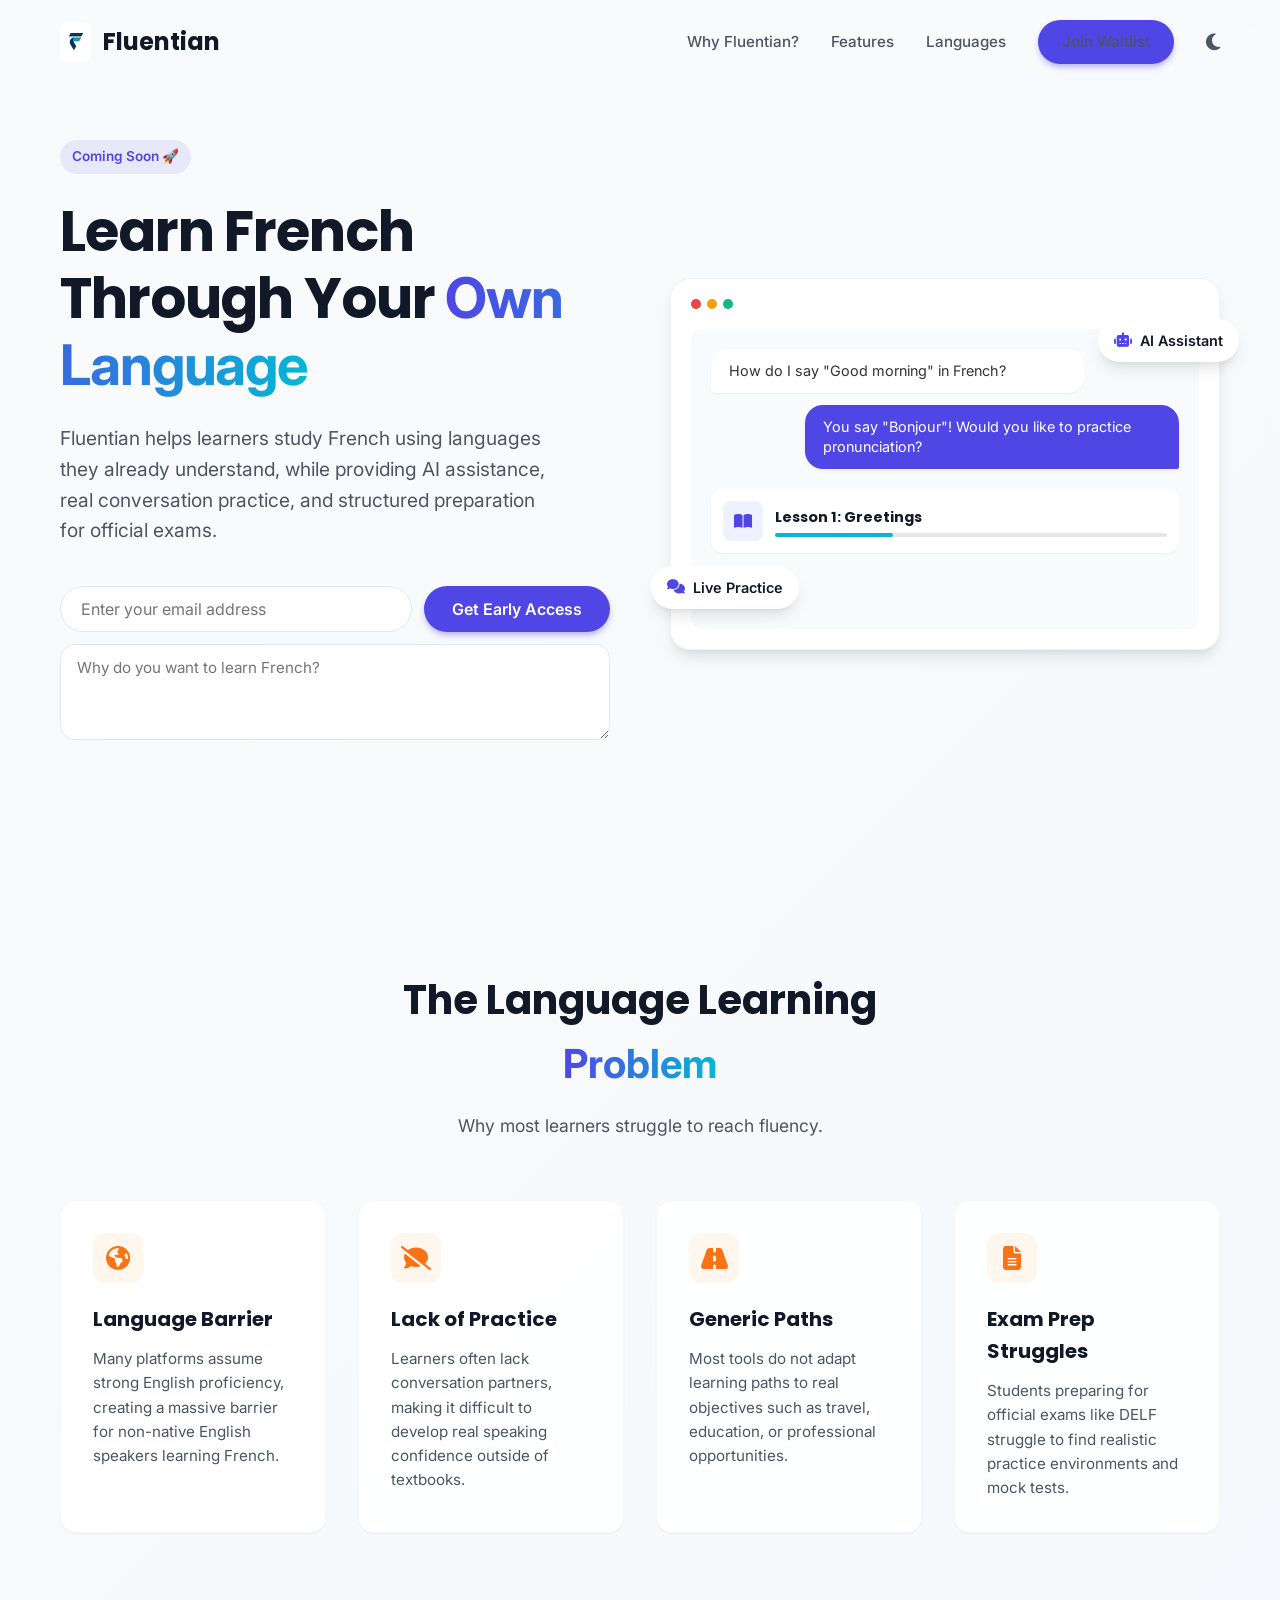
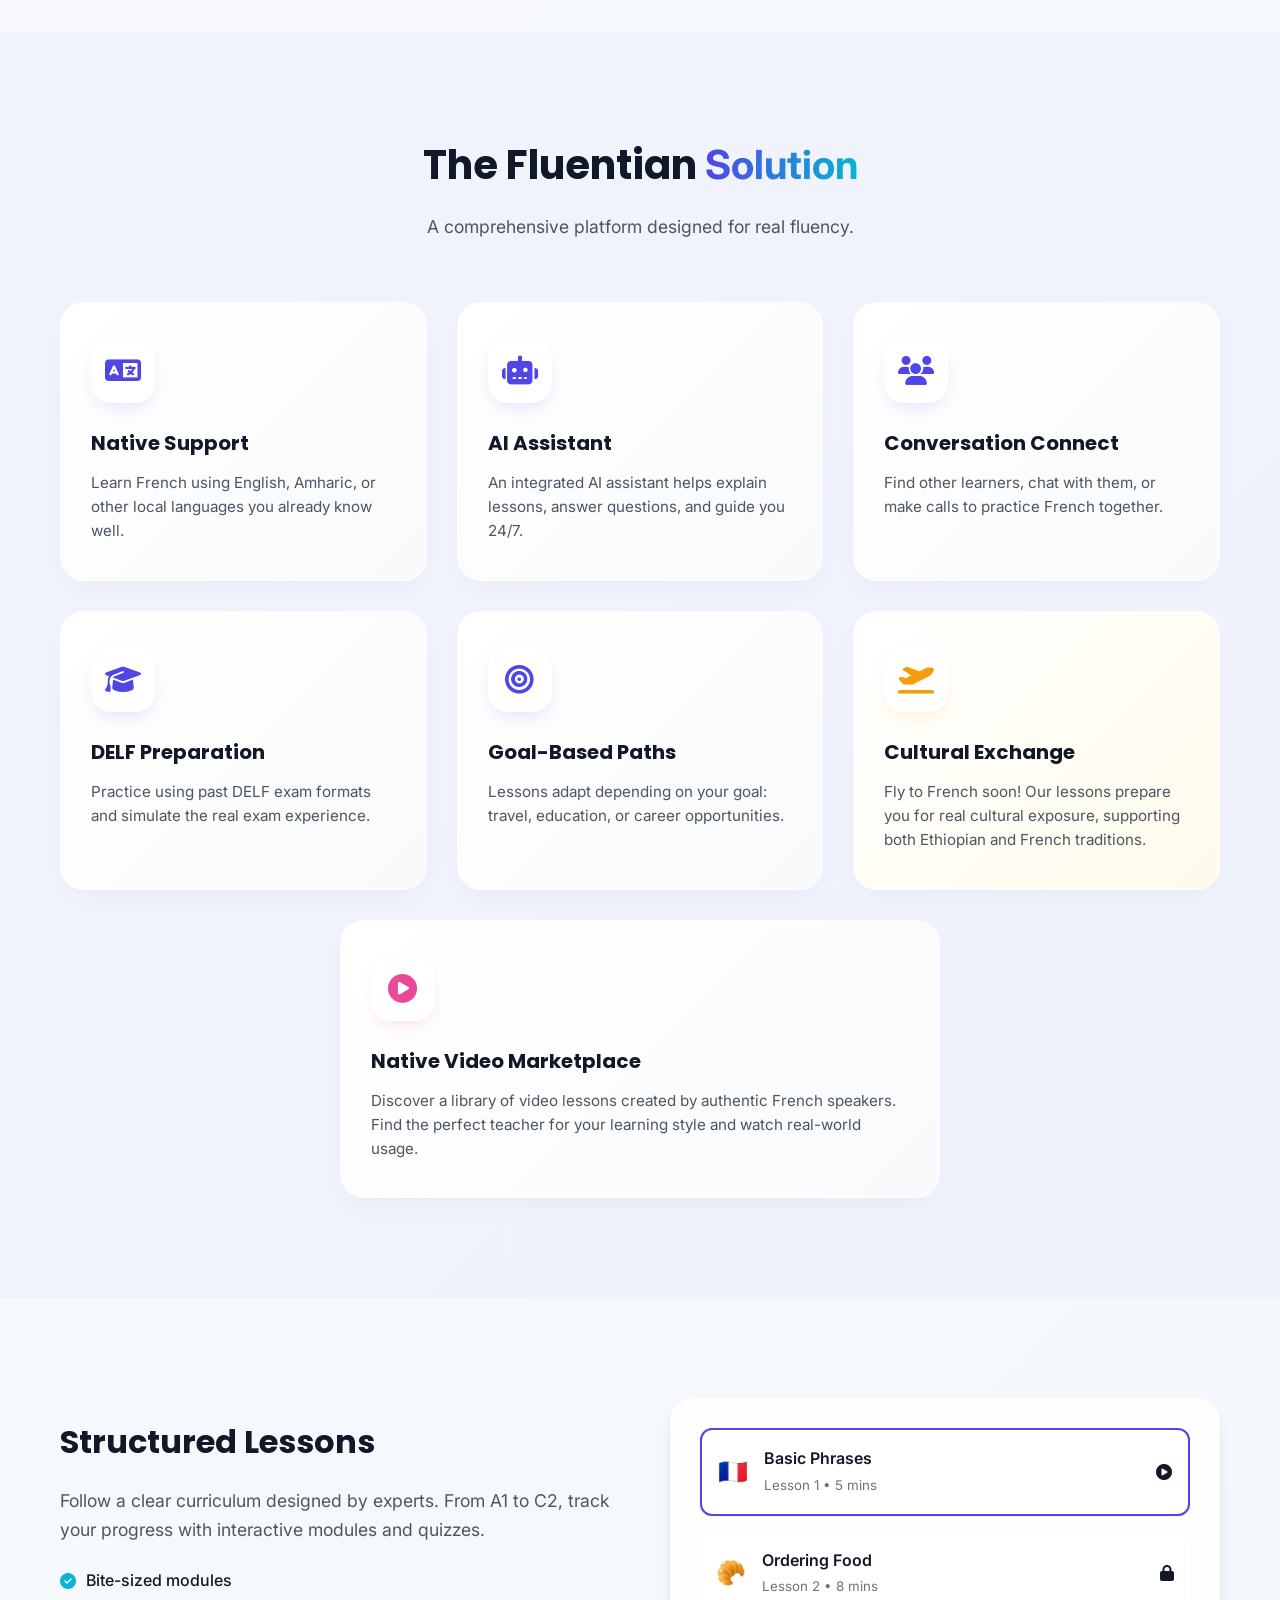
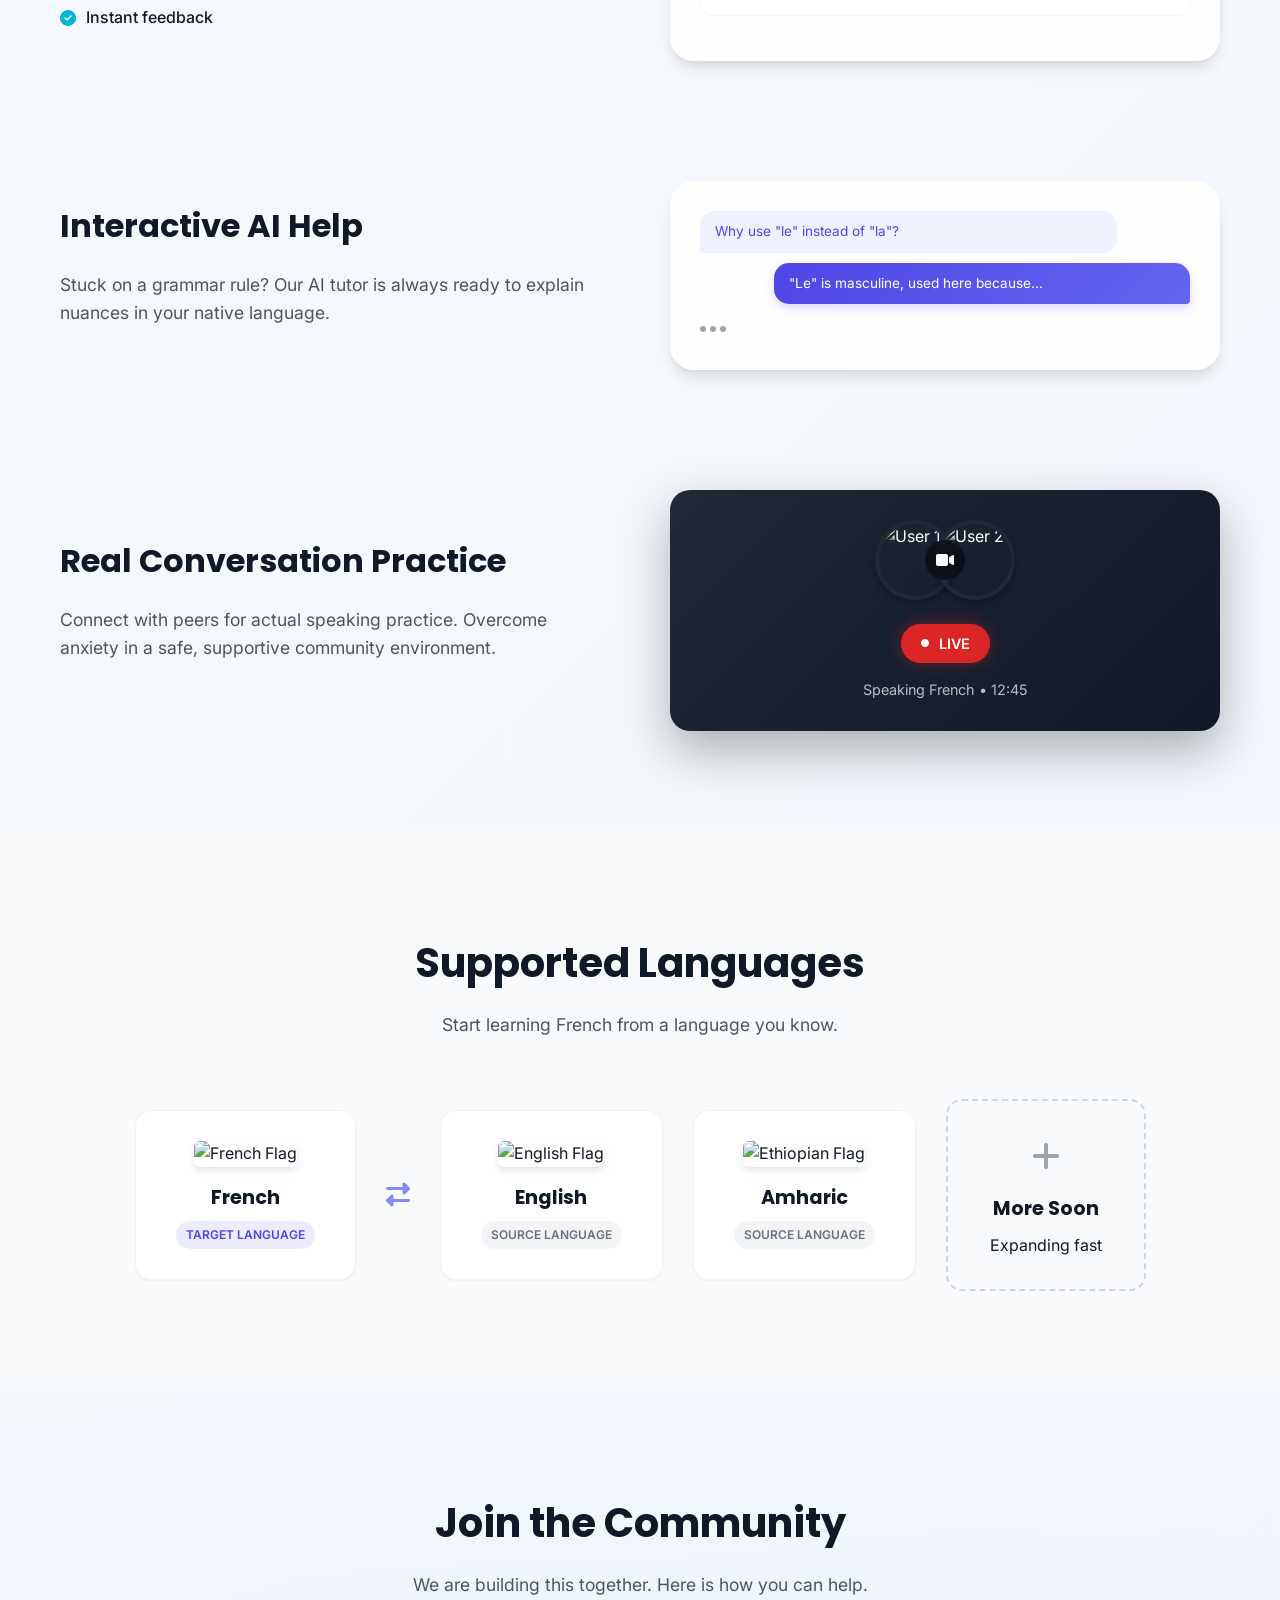
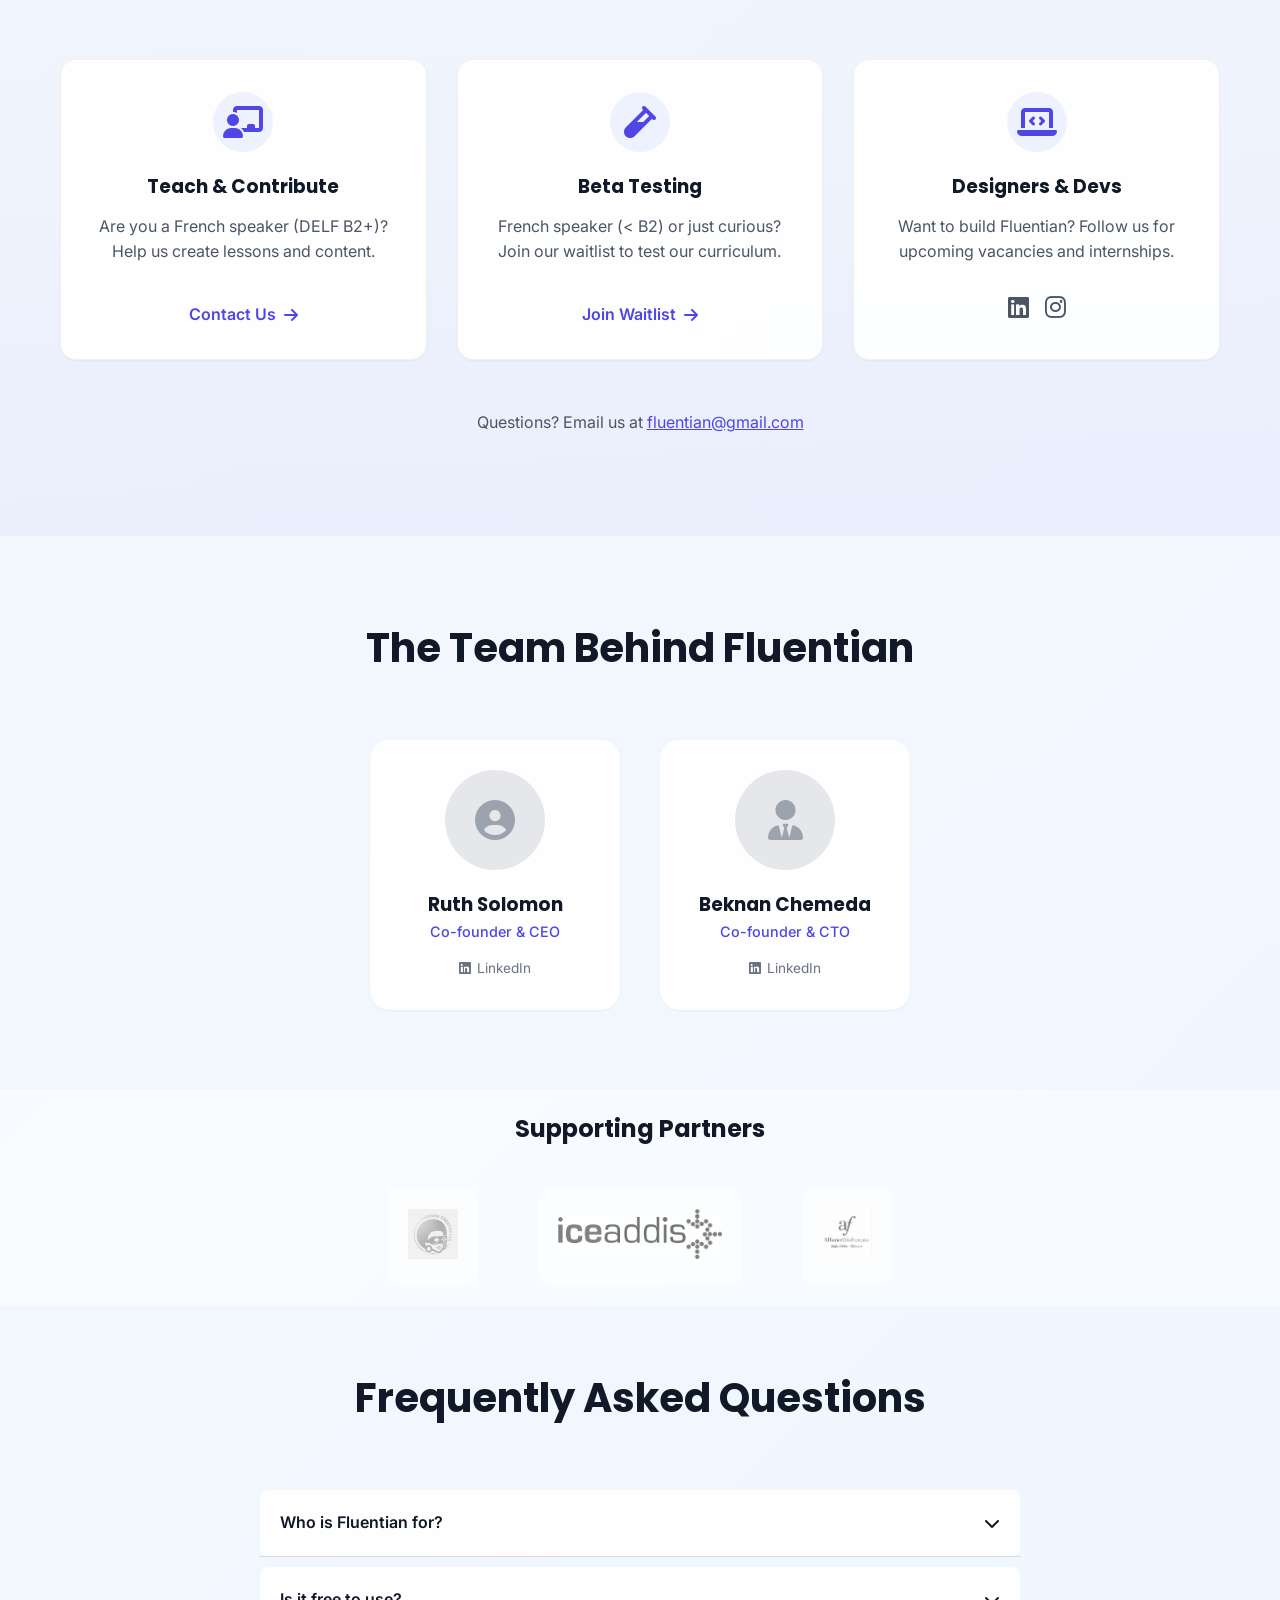
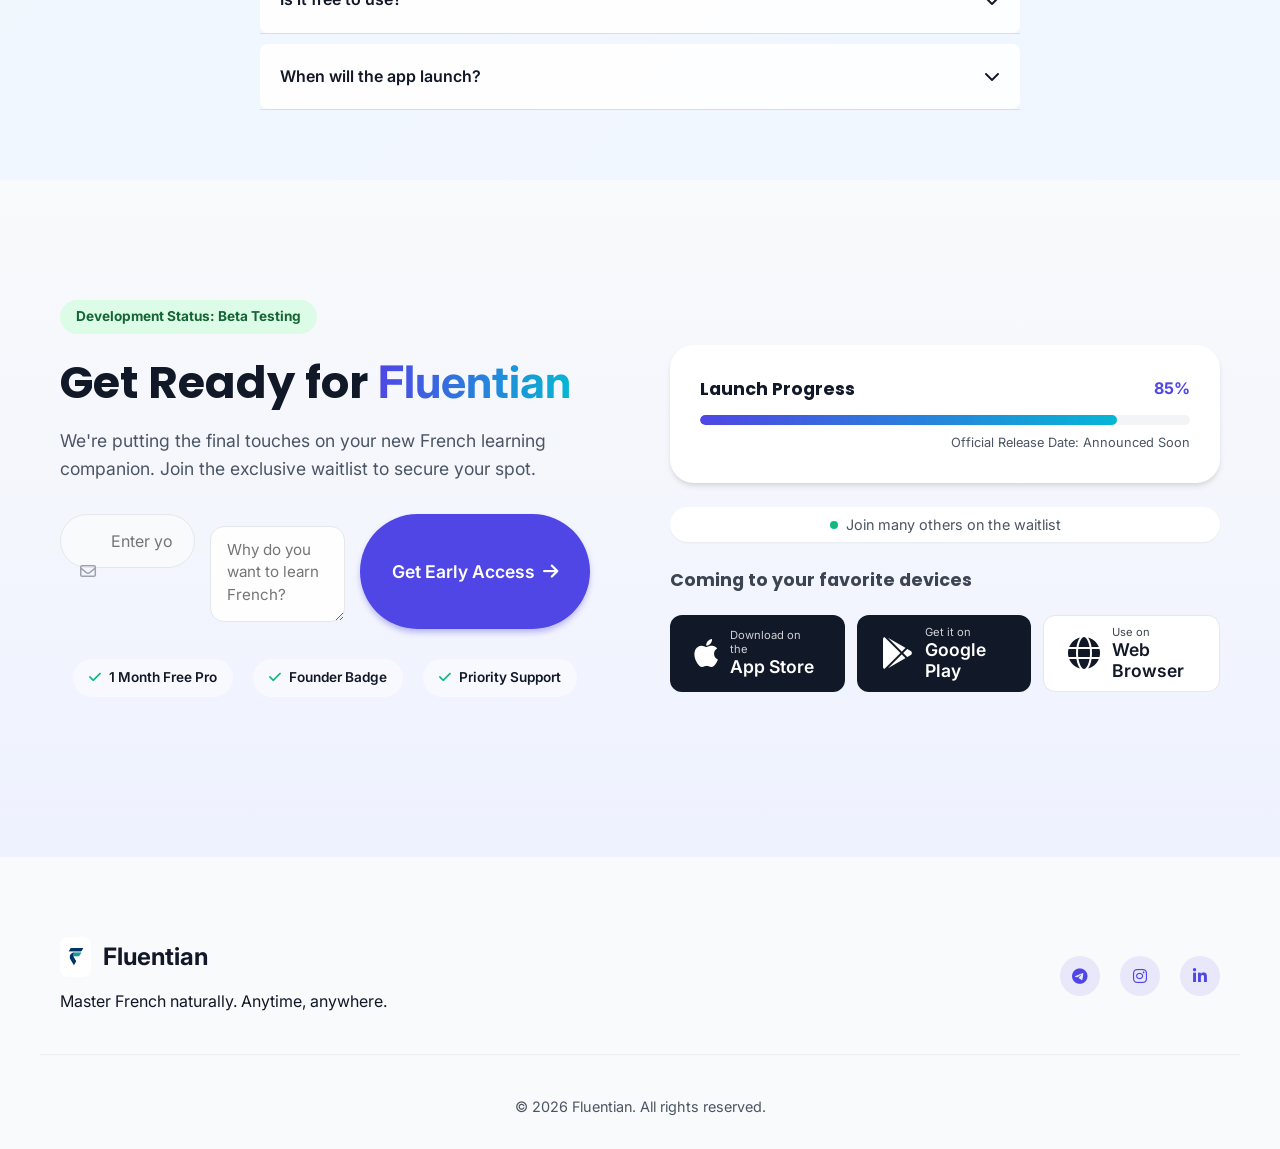
==== index.html @ a39dbf7e "feat: add textarea for user input on reasons to learn French and style adjustments" ====
<!DOCTYPE html>
<html lang="en">
<head>
    <meta charset="UTF-8">
    <meta name="viewport" content="width=device-width, initial-scale=1.0">
    <title>Fluentian - Learn French Naturally</title>
    <meta name="description" content="Fluentian helps learners study French using languages they already understand, with AI assistance and real conversation practice.">
    
    <!-- Google Fonts -->
    <link rel="preconnect" href="https://fonts.googleapis.com">
    <link rel="preconnect" href="https://fonts.gstatic.com" crossorigin>
    <link href="https://fonts.googleapis.com/css2?family=Inter:wght@400;500;600;700&family=Poppins:wght@500;600;700;800&display=swap" rel="stylesheet">
    
    <!-- Font Awesome -->
    <link rel="stylesheet" href="https://cdnjs.cloudflare.com/ajax/libs/font-awesome/6.4.0/css/all.min.css">
    
    <!-- Custom CSS -->
    <link rel="stylesheet" href="styles.css">
</head>
<body>
    <!-- Navbar -->
    <nav class="navbar">
        <div class="container">
            <a href="#" class="logo">
                <img src="./Logo.jpg" alt="Fluentian Logo" class="logo-img">
                <span class="logo-text">Fluentian</span>
            </a>
            
            <div class="nav-links">
                <a href="#challenge">Why Fluentian?</a>
                <a href="#features">Features</a>
                <a href="#languages">Languages</a>
                <a href="#launch" class="btn btn-primary nav-cta">Join Waitlist</a>
                <button id="theme-toggle" class="theme-toggle" aria-label="Toggle Dark Mode">
                    <i class="fas fa-moon"></i>
                </button>
            </div>

            <div class="mobile-menu-btn">
                <i class="fas fa-bars"></i>
            </div>
        </div>
    </nav>

    <!-- Mobile Menu Overlay -->
    <div class="mobile-menu">
        <div class="mobile-menu-header">
            <div class="logo">
                <img src="./Logo.jpg" alt="Fluentian Logo" class="logo-img">
                <span>Fluentian</span>
            </div>
            <button class="close-menu-btn"><i class="fas fa-times"></i></button>
        </div>
        <div class="mobile-links">
            <a href="#challenge">Why Fluentian?</a>
            <a href="#features">Features</a>
            <a href="#languages">Languages</a>
            <a href="#launch" class="btn btn-primary">Join Waitlist</a>
        </div>
    </div>

    <!-- Hero Section -->
    <section class="hero">
        <div class="container hero-container">
            <!-- ... existing hero content ... -->
            <div class="hero-content reveal-left">
                <div class="badge">Coming Soon 🚀</div>
                <h1>Learn French Through Your <span class="gradient-text">Own Language</span></h1>
                <p class="hero-text">
                    Fluentian helps learners study French using languages they already understand, while providing AI assistance, real conversation practice, and structured preparation for official exams.
                </p>
                
                <form class="hero-form" id="hero-waitlist" name="submit-to-google-sheet">
                    <div class="input-group">
                        <input type="email" name="email" placeholder="Enter your email address" required>
                        <button type="submit" class="btn btn-primary">Get Early Access</button>
                    </div>
                    <textarea name="why_learn_french" class="reason-field" placeholder="Why do you want to learn French?" rows="3" required></textarea>
                    <div class="form-feedback" id="hero-form-msg"></div>
                </form>
            </div>
            <div class="hero-visual reveal-right">
                <div class="app-mockup">
                    <div class="mockup-header">
                        <div class="dot"></div>
                        <div class="dot"></div>
                        <div class="dot"></div>
                    </div>
                    <div class="mockup-screen">
                        <div class="chat-bubble left">
                            <p>How do I say "Good morning" in French?</p>
                        </div>
                        <div class="chat-bubble right ai">
                            <p>You say "Bonjour"! Would you like to practice pronunciation?</p>
                        </div>
                        <div class="lesson-card">
                            <div class="lesson-icon"><i class="fas fa-book-open"></i></div>
                            <div class="lesson-info">
                                <h4>Lesson 1: Greetings</h4>
                                <div class="progress-bar"><div class="fill" style="width: 30%"></div></div>
                            </div>
                        </div>
                    </div>
                    <!-- Floating Elements -->
                    <div class="float-card float-1">
                        <i class="fas fa-robot"></i> AI Assistant
                    </div>
                    <div class="float-card float-2">
                        <i class="fas fa-comments"></i> Live Practice
                    </div>
                </div>
            </div>
        </div>
        <div class="hero-bg-shape"></div>
    </section>

    <!-- The Challenge Section -->
    <section id="challenge" class="challenge-section">
        <div class="container">
            <div class="section-header reveal-up">
                <h2>The Language Learning <span class="highlight">Problem</span></h2>
                <p>Why most learners struggle to reach fluency.</p>
            </div>
            
            <div class="card-grid">
                <div class="feature-card reveal-up" style="animation-delay: 0.1s">
                    <div class="icon-box warning">
                        <i class="fas fa-globe-americas"></i>
                    </div>
                    <h3>Language Barrier</h3>
                    <p>Many platforms assume strong English proficiency, creating a massive barrier for non-native English speakers learning French.</p>
                </div>

                <div class="feature-card reveal-up" style="animation-delay: 0.2s">
                    <div class="icon-box warning">
                        <i class="fas fa-comment-slash"></i>
                    </div>
                    <h3>Lack of Practice</h3>
                    <p>Learners often lack conversation partners, making it difficult to develop real speaking confidence outside of textbooks.</p>
                </div>
                
                <div class="feature-card reveal-up" style="animation-delay: 0.3s">
                    <div class="icon-box warning">
                        <i class="fas fa-road"></i>
                    </div>
                    <h3>Generic Paths</h3>
                    <p>Most tools do not adapt learning paths to real objectives such as travel, education, or professional opportunities.</p>
                </div>

                <div class="feature-card reveal-up" style="animation-delay: 0.4s">
                    <div class="icon-box warning">
                        <i class="fas fa-file-alt"></i>
                    </div>
                    <h3>Exam Prep Struggles</h3>
                    <p>Students preparing for official exams like DELF struggle to find realistic practice environments and mock tests.</p>
                </div>
            </div>
        </div>
    </section>

    <!-- The Fluentian Solution Section -->
    <section id="features" class="solution-section">
        <div class="container">
            <div class="section-header reveal-up">
                <h2>The Fluentian <span class="gradient-text">Solution</span></h2>
                <p>A comprehensive platform designed for real fluency.</p>
            </div>

            <div class="solutions-grid-redesigned">
                <!-- Feature 1 -->
                <div class="solution-card-modern reveal-left">
                    <div class="sol-icon-modern"><i class="fas fa-language"></i></div>
                    <div class="sol-content-modern">
                        <h3>Native Support</h3>
                        <p>Learn French using English, Amharic, or other local languages you already know well.</p>
                    </div>
                </div>

                <!-- Feature 2 -->
                <div class="solution-card-modern reveal-right">
                    <div class="sol-icon-modern"><i class="fas fa-robot"></i></div>
                    <div class="sol-content-modern">
                        <h3>AI Assistant</h3>
                        <p>An integrated AI assistant helps explain lessons, answer questions, and guide you 24/7.</p>
                    </div>
                </div>

                <!-- Feature 3 -->
                <div class="solution-card-modern reveal-left">
                    <div class="sol-icon-modern"><i class="fas fa-users"></i></div>
                    <div class="sol-content-modern">
                        <h3>Conversation Connect</h3>
                        <p>Find other learners, chat with them, or make calls to practice French together.</p>
                    </div>
                </div>

                <!-- Feature 4 -->
                <div class="solution-card-modern reveal-right">
                    <div class="sol-icon-modern"><i class="fas fa-graduation-cap"></i></div>
                    <div class="sol-content-modern">
                        <h3>DELF Preparation</h3>
                        <p>Practice using past DELF exam formats and simulate the real exam experience.</p>
                    </div>
                </div>

                <!-- Feature 5 -->
                <div class="solution-card-modern reveal-center">
                    <div class="sol-icon-modern"><i class="fas fa-bullseye"></i></div>
                    <div class="sol-content-modern">
                        <h3>Goal-Based Paths</h3>
                        <p>Lessons adapt depending on your goal: travel, education, or career opportunities.</p>
                    </div>
                </div>

                <!-- Feature 6: Cultural Exchange -->
                <div class="solution-card-modern cultural-card-modern reveal-up">
                    <div class="sol-icon-modern culture-icon-modern"><i class="fas fa-plane-departure"></i></div>
                    <div class="sol-content-modern">
                        <h3>Cultural Exchange</h3>
                        <p>Fly to French soon! Our lessons prepare you for real cultural exposure, supporting both Ethiopian and French traditions.</p>
                    </div>
                </div>

                <!-- Feature 7: Video Marketplace -->
                <div class="solution-card-modern reveal-up" style="grid-column: 1 / -1; max-width: 600px; margin: 0 auto;">
                    <div class="sol-icon-modern" style="color: #EC4899; box-shadow: 0 8px 16px -4px rgba(236, 72, 153, 0.15);"><i class="fas fa-play-circle"></i></div>
                    <div class="sol-content-modern">
                        <h3>Native Video Marketplace</h3>
                        <p>Discover a library of video lessons created by authentic French speakers. Find the perfect teacher for your learning style and watch real-world usage.</p>
                    </div>
                </div>
            </div>
        </div>
    </section>

    <!-- Learning Experience Preview -->
    <section class="preview-section">
        <div class="container">
            <!-- Block 1 -->
            <div class="preview-block">
                <div class="preview-text reveal-left">
                    <h3>Structured Lessons</h3>
                    <p>Follow a clear curriculum designed by experts. From A1 to C2, track your progress with interactive modules and quizzes.</p>
                    <ul class="check-list">
                        <li><i class="fas fa-check-circle"></i> Bite-sized modules</li>
                        <li><i class="fas fa-check-circle"></i> Instant feedback</li>
                    </ul>
                </div>
                <div class="preview-visual reveal-right">
                    <div class="visual-card">
                        <div class="lesson-row active">
                            <span class="l-icon">🇫🇷</span>
                            <div class="l-info">
                                <span>Basic Phrases</span>
                                <small>Lesson 1 • 5 mins</small>
                            </div>
                            <i class="fas fa-play-circle play-btn"></i>
                        </div>
                        <div class="lesson-row">
                            <span class="l-icon">🥐</span>
                            <div class="l-info">
                                <span>Ordering Food</span>
                                <small>Lesson 2 • 8 mins</small>
                            </div>
                            <i class="fas fa-lock lock-btn"></i>
                        </div>
                    </div>
                </div>
            </div>

            <!-- Block 2 -->
            <div class="preview-block reverse">
                <div class="preview-text reveal-right">
                    <h3>Interactive AI Help</h3>
                    <p>Stuck on a grammar rule? Our AI tutor is always ready to explain nuances in your native language.</p>
                </div>
                <div class="preview-visual reveal-left">
                    <div class="visual-card ai-chat-card">
                        <div class="msg bot">
                            <p>Why use "le" instead of "la"?</p>
                        </div>
                        <div class="msg user">
                            <p>"Le" is masculine, used here because...</p>
                        </div>
                        <div class="ai-typing">
                            <span></span><span></span><span></span>
                        </div>
                    </div>
                </div>
            </div>
            
            <!-- Block 3 -->
            <div class="preview-block">
                <div class="preview-text reveal-left">
                    <h3>Real Conversation Practice</h3>
                    <p>Connect with peers for actual speaking practice. Overcome anxiety in a safe, supportive community environment.</p>
                </div>
                <div class="preview-visual reveal-right">
                    <div class="visual-card call-card">
                        <div class="avatar-group">
                            <!-- Using standard professional avatars -->
                            <img src="https://ui-avatars.com/api/?name=User+One&background=0D8ABC&color=fff&size=128" alt="User 1" class="avatar">
                            <img src="https://ui-avatars.com/api/?name=User+Two&background=02B875&color=fff&size=128" alt="User 2" class="avatar">
                            <div class="avatar-overlay"><i class="fas fa-video"></i></div>
                        </div>
                        <div class="call-status">
                            <i class="fas fa-circle" style="font-size: 8px;"></i> LIVE
                        </div>
                        <p class="call-caption">Speaking French • 12:45</p>
                    </div>
                </div>
            </div>
        </div>
    </section>

    <!-- Languages Section -->
    <section id="languages" class="languages-section">
        <div class="container">
            <div class="section-header reveal-up">
                <h2>Supported Languages</h2>
                <p>Start learning French from a language you know.</p>
            </div>
            <div class="lang-grid">
                <div class="lang-card reveal-up">
                    <img src="https://flagcdn.com/w80/fr.png" alt="French Flag" class="flag-lg">
                    <h4>French</h4>
                    <p class="lang-tag target">Target Language</p>
                </div>
                <!-- Connector Icon -->
                <div class="lang-connector reveal-up" style="animation-delay: 0.1s">
                    <i class="fas fa-exchange-alt"></i>
                </div>
                <div class="lang-card reveal-up" style="animation-delay: 0.2s">
                    <img src="https://flagcdn.com/w80/gb.png" alt="English Flag" class="flag-lg">
                    <h4>English</h4>
                    <p class="lang-tag source">Source Language</p>
                </div>
                <div class="lang-card reveal-up" style="animation-delay: 0.3s">
                    <img src="https://flagcdn.com/w80/et.png" alt="Ethiopian Flag" class="flag-lg">
                    <h4>Amharic</h4>
                    <p class="lang-tag source">Source Language</p>
                </div>
                <div class="lang-card coming-soon reveal-up" style="animation-delay: 0.4s">
                    <div class="plus-icon"><i class="fas fa-plus"></i></div>
                    <h4>More Soon</h4>
                    <p>Expanding fast</p>
                </div>
            </div>
        </div>
    </section>

    <!-- Contribution Section -->
    <section class="contribution-section">
        <div class="container">
            <div class="section-header reveal-up">
                <h2>Join the Community</h2>
                <p>We are building this together. Here is how you can help.</p>
            </div>
            <div class="contribution-grid">
                <!-- French Speakers B2+ -->
                <div class="contrib-card reveal-left">
                    <div class="c-icon"><i class="fas fa-chalkboard-teacher"></i></div>
                    <h3>Teach & Contribute</h3>
                    <p>Are you a French speaker (DELF B2+)? Help us create lessons and content.</p>
                    <a href="mailto:fluentian@gmail.com" class="c-link">Contact Us <i class="fas fa-arrow-right"></i></a>
                </div>

                <!-- Beta Testers -->
                <div class="contrib-card reveal-up">
                    <div class="c-icon"><i class="fas fa-vial"></i></div>
                    <h3>Beta Testing</h3>
                    <p>French speaker (< B2) or just curious? Join our waitlist to test our curriculum.</p>
                    <a href="#launch" class="c-link scroll-to">Join Waitlist <i class="fas fa-arrow-right"></i></a>
                </div>

                <!-- Designers & Devs -->
                <div class="contrib-card reveal-right">
                    <div class="c-icon"><i class="fas fa-laptop-code"></i></div>
                    <h3>Designers & Devs</h3>
                    <p>Want to build Fluentian? Follow us for upcoming vacancies and internships.</p>
                    <div class="c-socials">
                        <a href="https://www.linkedin.com/company/fluentian/" target="_blank"><i class="fab fa-linkedin"></i></a>
                        <a href="https://www.instagram.com/fluentian/" target="_blank"><i class="fab fa-instagram"></i></a>
                    </div>
                </div>
            </div>
            <div class="contact-direct reveal-up">
                <p>Questions? Email us at <a href="mailto:fluentian@gmail.com">fluentian@gmail.com</a></p>
            </div>
        </div>
    </section>

    <!-- Team Section -->
    <section class="team-section">
        <div class="container">
            <div class="section-header reveal-up">
                <h2>The Team Behind Fluentian</h2>
            </div>
            <div class="team-grid">
                <!-- CEO -->
                <div class="team-card reveal-left">
                    <div class="member-img">
                        <i class="fas fa-user-circle"></i> <!-- Female Icon -->
                    </div>
                    <h3>Ruth Solomon</h3>
                    <p class="role">Co-founder & CEO</p>
                    <a href="https://www.linkedin.com/in/ruth-solomon-ba5a47316/" target="_blank" class="team-social"><i class="fab fa-linkedin"></i> LinkedIn</a>
                </div>

                <!-- CTO -->
                <div class="team-card reveal-right">
                    <div class="member-img">
                        <i class="fas fa-user-tie"></i> <!-- Male Professional Icon -->
                    </div>
                    <h3>Beknan Chemeda</h3>
                    <p class="role">Co-founder & CTO</p>
                    <a href="https://www.linkedin.com/in/beknan-chemeda/" target="_blank" class="team-social"><i class="fab fa-linkedin"></i> LinkedIn</a>
                </div>
            </div>
        </div>
    </section>

    <!-- Partners Section -->
    <section class="partners-section">
        <div class="container">
            <h2 class="section-title text-center">Supporting Partners</h2>
            <div class="partners-grid-new">
                <div class="partner-item reveal-up" title="Habesha Creative Language">
                    <img src="./hcl.jpg" alt="Habesha Creative Language" class="partner-img">
                </div>
                <div class="partner-item reveal-up" style="animation-delay: 0.1s" title="iceaddis">
                    <img src="./Ice-addis.png" alt="iceaddis" class="partner-img">
                </div>
                <div class="partner-item reveal-up" style="animation-delay: 0.2s" title="Alliance Ethio-française">
                    <img src="./af.png" alt="Alliance Ethio-française" class="partner-img">
                </div>
            </div>
        </div>
    </section>

    <!-- FAQ Section -->
    <section class="faq-section">
        <div class="container">
            <div class="section-header reveal-up">
                <h2>Frequently Asked Questions</h2>
            </div>
            <div class="accordion">
                <div class="accordion-item reveal-up">
                    <div class="accordion-header">
                        Who is Fluentian for?
                        <i class="fas fa-chevron-down"></i>
                    </div>
                    <div class="accordion-content">
                        <p>Fluentian is for anyone who wants to learn French, specifically designed for speakers of English and Ethiopian languages who want a more localized learning experience.</p>
                    </div>
                </div>
                <div class="accordion-item reveal-up">
                    <div class="accordion-header">
                        Is it free to use?
                        <i class="fas fa-chevron-down"></i>
                    </div>
                    <div class="accordion-content">
                        <p>We will offer both free and premium plans. Our mission is to make language learning accessible to everyone.</p>
                    </div>
                </div>
                <div class="accordion-item reveal-up">
                    <div class="accordion-header">
                        When will the app launch?
                        <i class="fas fa-chevron-down"></i>
                    </div>
                    <div class="accordion-content">
                        <p>We are currently in development and beta testing phases. Join our waitlist to be the first to know about the official release date!</p>
                    </div>
                </div>
            </div>
        </div>
    </section>

    <!-- Coming Soon / Launch -->
    <section id="launch" class="launch-section">
        <div class="container">
            <div class="launch-split-layout">
                <!-- Left Side: Main CTA -->
                <div class="launch-left reveal-right">
                    <span class="status-badge">Development Status: Beta Testing</span>
                    <h2>Get Ready for <span class="highlight">Fluentian</span></h2>
                    <p class="launch-text">We're putting the final touches on your new French learning companion. Join the exclusive waitlist to secure your spot.</p>
                    
                    <form class="launch-form launch-form-split" name="submit-to-google-sheet">
                        <div class="input-wrapper">
                            <i class="far fa-envelope form-icon"></i>
                            <input type="email" name="email" placeholder="Enter your email address to join waitlist" required>
                        </div>
                        <div class="input-wrapper reason-wrapper">
                            <textarea name="why_learn_french" class="reason-field" placeholder="Why do you want to learn French?" rows="3" required></textarea>
                        </div>
                        <button type="submit" class="btn btn-primary btn-large">
                            Get Early Access <i class="fas fa-arrow-right"></i>
                        </button>
                    </form>
                    <div id="form-msg"></div>
                    
                    <div class="waitlist-perks">
                        <div class="perk-item"><i class="fas fa-check"></i> 1 Month Free Pro</div>
                        <div class="perk-item"><i class="fas fa-check"></i> Founder Badge</div>
                        <div class="perk-item"><i class="fas fa-check"></i> Priority Support</div>
                    </div>
                </div>

                <!-- Right Side: Progress & Info -->
                <div class="launch-right reveal-left">
                    <div class="progress-card">
                        <div class="progress-header">
                            <h3>Launch Progress</h3>
                            <span class="percent">85%</span>
                        </div>
                        <div class="main-progress-bar">
                            <div class="progress-fill" style="width: 85%"></div>
                        </div>
                        <p class="launch-meta">Official Release Date: Announced Soon</p>
                    </div>

                    <div class="waitlist-live waitlist-live-split">
                        <span class="live-pulse"></span>
                        <p>Join many others on the waitlist</p>
                    </div>

                    <div class="platforms-preview-split">
                        <h3>Coming to your favorite devices</h3>
                        <div class="store-buttons-split">
                            <button class="store-btn">
                                <i class="fab fa-apple"></i>
                                <div class="btn-text">
                                    <small>Download on the</small>
                                    <span>App Store</span>
                                </div>
                            </button>
                            <button class="store-btn">
                                <i class="fab fa-google-play"></i>
                                <div class="btn-text">
                                    <small>Get it on</small>
                                    <span>Google Play</span>
                                </div>
                            </button>
                            <button class="store-btn web-btn">
                                <i class="fas fa-globe"></i>
                                <div class="btn-text">
                                    <small>Use on</small>
                                    <span>Web Browser</span>
                                </div>
                            </button>
                        </div>
                    </div>
                </div>
            </div>
        </div>
    </section>

    <!-- Footer -->
    <footer>
        <div class="container footer-container">
            <div class="footer-brand">
                <a href="#" class="logo footer-logo">
                    <img src="./Logo.jpg" alt="Fluentian Logo" class="logo-img">
                    <span>Fluentian</span>
                </a>
                <p>Master French naturally. Anytime, anywhere.</p>
            </div>
            
            <div class="footer-socials">
                <a href="#" class="social-link" title="Telegram"><i class="fab fa-telegram-plane"></i></a>
                <a href="https://www.instagram.com/fluentian/" target="_blank" class="social-link" title="Instagram"><i class="fab fa-instagram"></i></a>
                <a href="https://www.linkedin.com/company/fluentian/" target="_blank" class="social-link" title="LinkedIn"><i class="fab fa-linkedin-in"></i></a>
            </div>
        </div>
        <div class="footer-bottom">
            <div class="container">
                <p>&copy; 2026 Fluentian. All rights reserved.</p>
            </div>
        </div>
    </footer>

    <!-- Success Modal -->
    <div id="success-modal" class="modal">
        <div class="modal-content">
            <span class="close-modal">&times;</span>
            <div class="modal-icon">
                <i class="fas fa-check-circle"></i>
            </div>
            <h3>You're on the list!</h3>
            <p>You have joined the waitlist. You will receive a confirmation email shortly.</p>
            <p class="thank-you">Thanks for your interest!</p>
            <button class="btn btn-primary close-modal-btn">Awesome</button>
        </div>
    </div>

    <!-- Error Modal -->
    <div id="error-modal" class="modal">
        <div class="modal-content">
            <span class="close-modal" onclick="document.getElementById('error-modal').classList.remove('active')">&times;</span>
            <div class="modal-icon error">
                <i class="fas fa-times-circle"></i>
            </div>
            <h3>Something went wrong!</h3>
            <p>We couldn't save your details. Please check your internet connection and try again.</p>
            <button class="btn btn-primary close-modal-btn" onclick="document.getElementById('error-modal').classList.remove('active')">Try Again</button>
        </div>
    </div>

    <script src="script.js"></script>
</body>
</html>
---- styles.css ----
:root {
    /* Colors */
    --primary: #4F46E5;
    --primary-light: #818CF8;
    --secondary: #06B6D4;
    --dark: #1F2937;
    --light: #F9FAFB;
    --gray: #6B7280;
    --text-main: #111827;
    --text-secondary: #4B5563;
    
    /* Gradients */
    --bg-gradient: linear-gradient(135deg, #F9FAFB 0%, #EFF6FF 100%);
    --text-gradient: linear-gradient(90deg, #4F46E5 0%, #06B6D4 100%);
    --card-bg: rgba(255, 255, 255, 0.9);
    
    /* Shadows */
    --shadow-sm: 0 1px 2px 0 rgba(0, 0, 0, 0.05);
    --shadow-md: 0 4px 6px -1px rgba(0, 0, 0, 0.1), 0 2px 4px -1px rgba(0, 0, 0, 0.06);
    --shadow-lg: 0 10px 15px -3px rgba(0, 0, 0, 0.1), 0 4px 6px -2px rgba(0, 0, 0, 0.05);
    
    /* Spacing */
    --container-width: 1200px;
    --radius-md: 0.5rem;
    --radius-lg: 1rem;
    --radius-full: 9999px;
    
    /* Transition */
    --transition: all 0.3s cubic-bezier(0.4, 0, 0.2, 1);
}

/* Dark Mode Variables */
body.dark-mode {
    --text-main: #F9FAFB;
    --text-secondary: #D1D5DB;
    --bg-gradient: linear-gradient(135deg, #111827 0%, #0F172A 100%);
    --card-bg: rgba(31, 41, 55, 0.8);
    --light: #1F2937;
}

* {
    margin: 0;
    padding: 0;
    box-sizing: border-box;
    font-family: 'Inter', sans-serif;
}

html {
    scroll-behavior: smooth;
    overflow-x: hidden;
}

body {
    background: var(--bg-gradient);
    color: var(--text-main);
    line-height: 1.6;
    transition: background 0.3s ease, color 0.3s ease;
}

h1, h2, h3, h4, .logo-text {
    font-family: 'Poppins', sans-serif;
    color: var(--text-main);
}

a {
    text-decoration: none;
    color: inherit;
}

ul {
    list-style: none;
}

.container {
    max-width: var(--container-width);
    margin: 0 auto;
    padding: 0 20px;
}

.gradient-text, .highlight {
    background: var(--text-gradient);
    -webkit-background-clip: text;
    -webkit-text-fill-color: transparent;
    font-weight: 700;
}

.btn {
    display: inline-block;
    padding: 12px 28px;
    border-radius: var(--radius-full);
    font-weight: 600;
    cursor: pointer;
    transition: var(--transition);
    border: none;
    font-size: 1rem;
}

.btn-primary {
    background: var(--primary);
    color: white;
    box-shadow: 0 4px 6px -1px rgba(79, 70, 229, 0.4);
}

.btn-primary:hover {
    transform: translateY(-2px);
    box-shadow: 0 8px 10px -2px rgba(79, 70, 229, 0.5);
    background: #4338ca;
}

/* Navbar */
.navbar {
    position: fixed;
    top: 0;
    width: 100%;
    z-index: 1000;
    padding: 20px 0;
    transition: var(--transition);
    -webkit-backdrop-filter: blur(10px);
    backdrop-filter: blur(10px);
    background: rgba(255, 255, 255, 0.1);
}

.navbar.scrolled {
    background: var(--card-bg);
    box-shadow: var(--shadow-sm);
    padding: 15px 0;
}

.navbar .container {
    display: flex;
    justify-content: space-between;
    align-items: center;
}

.logo {
    display: flex;
    align-items: center;
    gap: 12px;
    font-size: 1.5rem;
    font-weight: 700;
}

.logo-img {
    height: 40px;
    width: auto;
    border-radius: 8px;
}

.nav-links {
    display: flex;
    align-items: center;
    gap: 32px;
}

.nav-links a {
    font-weight: 500;
    font-size: 0.95rem;
    transition: color 0.2s;
    color: var(--text-secondary);
}

.nav-links a:hover {
    color: var(--primary);
}

.nav-cta {
    padding: 10px 24px;
    font-size: 0.9rem;
}

.theme-toggle {
    background: none;
    border: none;
    cursor: pointer;
    font-size: 1.2rem;
    color: var(--text-secondary);
    transition: color 0.2s;
}

.theme-toggle:hover {
    color: var(--primary);
}

.mobile-menu-btn {
    display: none;
    font-size: 1.5rem;
    cursor: pointer;
}

/* Mobile Menu */
.mobile-menu {
    position: fixed;
    top: 0;
    left: 100%;
    width: 100%;
    height: 100vh;
    background: var(--card-bg);
    z-index: 2000;
    transition: left 0.3s ease;
    display: flex;
    flex-direction: column;
    padding: 20px;
    /* Ensure dark text in light mode, light text in dark mode is handled by body inheritance usually, 
       but mobile-menu sits on top. 
       Let's ensure it uses var(--card-bg) which is dark in dark mode. */
    color: var(--text-main);
}

/* Partners Section */
.partners-section {
    padding: 20px 0;
    text-align: center;
    background: rgba(255, 255, 255, 0.4);
}

.partners-title {
    font-size: 0.8rem;
    color: var(--text-secondary);
    text-transform: uppercase;
    letter-spacing: 1.5px;
    margin-bottom: 16px;
    font-weight: 600;
}

.partners-grid {
    display: flex;
    justify-content: center;
    gap: 32px;
}

.partner-card {
    transition: var(--transition);
}

.partner-logo {
    display: flex;
    align-items: center;
    gap: 12px;
    font-weight: 700;
    font-size: 0.95rem;
    color: #4B5563;
    background: white;
    padding: 10px 20px;
    border-radius: 50px;
    box-shadow: var(--shadow-sm);
    animation: float 4s ease-in-out infinite;
    cursor: pointer;
}

.hcl-logo-img {
    width: 30px;
    height: 30px;
    border-radius: 50%;
    object-fit: cover;
}

.placeholder-logo {
    display: none;
}

/* Cultural Feature Specific */
.cultural-card {
    border-color: #FCD34D;
}
.culture-icon {
    background: linear-gradient(135deg, #F59E0B, #D97706);
}

/* Contribution Section */
.contribution-section {
    padding: 100px 0;
    background: linear-gradient(to bottom, transparent, rgba(79, 70, 229, 0.05));
}

.contribution-grid {
    display: grid;
    grid-template-columns: repeat(auto-fit, minmax(300px, 1fr));
    gap: 30px;
}

.contrib-card {
    background: var(--card-bg);
    padding: 32px;
    border-radius: var(--radius-lg);
    box-shadow: var(--shadow-sm);
    transition: var(--transition);
    border: 1px solid rgba(0,0,0,0.05);
    text-align: center;
    display: flex;
    flex-direction: column;
    align-items: center;
    cursor: pointer;
}

.contrib-card:hover {
    transform: translateY(-8px);
    box-shadow: var(--shadow-lg);
}

.c-icon {
    font-size: 2rem;
    color: var(--primary);
    margin-bottom: 20px;
    background: #EEF2FF;
    width: 60px;
    height: 60px;
    border-radius: 50%;
    display: flex;
    align-items: center;
    justify-content: center;
}

.contrib-card h3 {
    margin-bottom: 12px;
}

.contrib-card p {
    color: var(--text-secondary);
    margin-bottom: 24px;
    flex-grow: 1;
}

.c-link {
    font-weight: 600;
    color: var(--primary);
    display: flex;
    align-items: center;
    gap: 8px;
    transition: gap 0.2s;
}

.c-link:hover {
    gap: 12px;
}

.c-socials {
    display: flex;
    gap: 16px;
    font-size: 1.5rem;
    color: var(--text-secondary);
}

.c-socials a:hover {
    color: var(--primary);
}

.contact-direct {
    text-align: center;
    margin-top: 50px;
    color: var(--text-secondary);
}

.contact-direct a {
    color: var(--primary);
    text-decoration: underline;
}

/* Team Section */
.team-section {
    padding: 80px 0;
}

.team-grid {
    display: flex;
    justify-content: center;
    gap: 40px;
    flex-wrap: wrap;
}

.team-card {
    background: var(--card-bg);
    padding: 30px;
    border-radius: 20px;
    text-align: center;
    width: 250px;
    box-shadow: var(--shadow-sm);
    transition: var(--transition);
    cursor: pointer;
}

.team-card:hover {
    transform: translateY(-5px);
    box-shadow: var(--shadow-md);
}

.member-img {
    width: 100px;
    height: 100px;
    background: #E5E7EB;
    border-radius: 50%;
    margin: 0 auto 20px;
    display: flex;
    align-items: center;
    justify-content: center;
    font-size: 2.5rem;
    color: #9CA3AF;
    overflow: hidden;
}

.role {
    color: var(--primary);
    font-weight: 500;
    font-size: 0.9rem;
    margin-bottom: 12px;
}

.team-social {
    color: #6B7280;
    font-size: 0.85rem;
    display: inline-flex;
    align-items: center;
    gap: 6px;
}

.team-social:hover {
    color: #0077b5;
}

/* FAQ Section */
.faq-section {
    padding: 60px 0;
    max-width: 800px;
    margin: 0 auto;
}

.accordion-item {
    border-bottom: 1px solid rgba(0,0,0,0.1);
    margin-bottom: 10px;
}

.accordion-header {
    background: var(--card-bg);
    padding: 20px;
    font-weight: 600;
    cursor: pointer;
    display: flex;
    justify-content: space-between;
    align-items: center;
    border-radius: 8px;
    transition: background 0.2s;
}

.accordion-header:hover {
    background: rgba(79, 70, 229, 0.05);
}

.accordion-header.active .fa-chevron-down {
    transform: rotate(180deg);
}

.accordion-content {
    background: var(--card-bg);
    max-height: 0;
    overflow: hidden;
    transition: max-height 0.3s ease-out;
    padding: 0 20px;
    border-radius: 0 0 8px 8px;
}

.accordion-content p {
    padding: 15px 0 25px;
    color: var(--text-secondary);
}

/* Messages */
#form-msg {
    margin-top: 10px;
    color: #10B981;
    font-weight: 600;
}

/* Dark Mode Overrides for New Sections */
body.dark-mode .launch-card {
    background: #1F2937; /* Dark gray */
    border-color: #374151;
}

body.dark-mode .status-badge {
    background: rgba(16, 185, 129, 0.2);
    color: #34D399;
}

body.dark-mode .launch-form input {
    background: #374151;
    border-color: #4B5563;
    color: white;
}

body.dark-mode .reason-field {
    background: #374151;
    border-color: #4B5563;
    color: white;
}

body.dark-mode .store-btn.web-btn {
    background: #1F2937;
    color: white;
    border-color: #4B5563;
}

body.dark-mode .main-progress-bar {
    background: #374151;
}

body.dark-mode .progress-label {
    color: #D1D5DB;
}

body.dark-mode .launch-text {
    color: #9CA3AF;
}

body.dark-mode .platforms-preview h3 {
    color: #9CA3AF;
}

body.dark-mode .perk-item {
    color: #E5E7EB;
}

/* Base Styles */
.mobile-menu.active {
    left: 0;
}

.mobile-menu-header {
    display: flex;
    justify-content: space-between;
    align-items: center;
    margin-bottom: 40px;
}

.close-menu-btn {
    background: none;
    border: none;
    font-size: 1.8rem;
    cursor: pointer;
    color: var(--text-main);
}

.mobile-links {
    display: flex;
    flex-direction: column;
    gap: 24px;
    align-items: center;
}

.mobile-links a {
    font-size: 1.2rem;
    font-weight: 600;
}

/* Hero Section */
.hero {
    padding-top: 140px;
    padding-bottom: 80px;
    position: relative;
    overflow: hidden;
}

.hero-container {
    display: grid;
    grid-template-columns: 1fr 1fr;
    gap: 60px;
    align-items: center;
}

.badge {
    display: inline-block;
    padding: 6px 12px;
    background: rgba(79, 70, 229, 0.1);
    color: var(--primary);
    border-radius: var(--radius-full);
    font-size: 0.85rem;
    font-weight: 600;
    margin-bottom: 24px;
}

.hero h1 {
    font-size: 3.5rem;
    line-height: 1.2;
    margin-bottom: 24px;
    letter-spacing: -0.02em;
}

.hero-text {
    font-size: 1.2rem;
    color: var(--text-secondary);
    margin-bottom: 40px;
    max-width: 500px;
}

.hero-form {
    margin-bottom: 40px;
}

.input-group {
    display: flex;
    gap: 12px;
}

.input-group input {
    flex: 1;
    padding: 12px 20px;
    border-radius: var(--radius-full);
    border: 1px solid #E5E7EB;
    outline: none;
    font-size: 1rem;
    transition: var(--transition);
    background: var(--card-bg);
    color: var(--text-main);
}

.input-group input:focus {
    border-color: var(--primary);
    box-shadow: 0 0 0 3px rgba(79, 70, 229, 0.1);
}

.reason-field {
    width: 100%;
    margin-top: 12px;
    padding: 12px 16px;
    border-radius: 14px;
    border: 1px solid #E5E7EB;
    outline: none;
    font-size: 0.95rem;
    line-height: 1.5;
    resize: vertical;
    min-height: 96px;
    background: var(--card-bg);
    color: var(--text-main);
    transition: var(--transition);
}

.reason-field:focus {
    border-color: var(--primary);
    box-shadow: 0 0 0 3px rgba(79, 70, 229, 0.1);
}

.supported-preview {
    display: flex;
    align-items: center;
    gap: 16px;
    font-size: 0.9rem;
    color: var(--text-secondary);
}

.lang-icons {
    display: flex;
    gap: 8px;
    font-size: 1.5rem;
}

/* Hero Mockup */
.hero-visual {
    position: relative;
}

.app-mockup {
    background: var(--card-bg);
    border-radius: 20px;
    box-shadow: var(--shadow-lg);
    padding: 20px;
    border: 1px solid rgba(0,0,0,0.05);
    position: relative;
    backdrop-filter: blur(10px);
}

.mockup-header {
    display: flex;
    gap: 6px;
    margin-bottom: 20px;
}

.dot {
    width: 10px;
    height: 10px;
    border-radius: 50%;
    background: #E5E7EB;
}

.dot:nth-child(1) { background: #EF4444; }
.dot:nth-child(2) { background: #F59E0B; }
.dot:nth-child(3) { background: #10B981; }

.mockup-screen {
    background: var(--light);
    border-radius: 12px;
    padding: 20px;
    min-height: 300px;
}

.chat-bubble {
    padding: 12px 16px;
    border-radius: 12px;
    margin-bottom: 12px;
    max-width: 80%;
    font-size: 0.9rem;
}

.chat-bubble.left {
    background: white;
    border-bottom-left-radius: 2px;
    box-shadow: var(--shadow-sm);
    color: #374151;
}

.chat-bubble.right.ai {
    background: var(--primary);
    color: white;
    margin-left: auto;
    border-bottom-right-radius: 2px;
}

.lesson-card {
    background: white;
    padding: 12px;
    border-radius: 12px;
    margin-top: 20px;
    display: flex;
    align-items: center;
    gap: 12px;
    box-shadow: var(--shadow-sm);
}

.lesson-icon {
    width: 40px;
    height: 40px;
    background: #EEF2FF;
    color: var(--primary);
    border-radius: 8px;
    display: flex;
    align-items: center;
    justify-content: center;
}

.lesson-info {
    flex: 1;
}

.lesson-info h4 {
    font-size: 0.9rem;
    margin-bottom: 4px;
    color: #111827;
}

.progress-bar {
    height: 4px;
    background: #E5E7EB;
    border-radius: 2px;
    width: 100%;
}

.progress-bar .fill {
    height: 100%;
    background: var(--secondary);
    border-radius: 2px;
}

.float-card {
    position: absolute;
    background: white;
    padding: 10px 16px;
    border-radius: var(--radius-full);
    box-shadow: var(--shadow-lg);
    font-size: 0.9rem;
    font-weight: 600;
    color: var(--text-main);
    display: flex;
    align-items: center;
    gap: 8px;
    animation: float 3s ease-in-out infinite;
}

.float-1 { top: 40px; right: -20px; animation-delay: 0s; }
.float-2 { bottom: 40px; left: -20px; animation-delay: 1.5s; }

.float-card i { color: var(--primary); }

@keyframes float {
    0%, 100% { transform: translateY(0); }
    50% { transform: translateY(-10px); }
}

/* Challenge Section */
.challenge-section {
    padding: 100px 0;
}

.section-header {
    text-align: center;
    max-width: 600px;
    margin: 0 auto 60px;
}

.section-header h2 {
    font-size: 2.5rem;
    margin-bottom: 16px;
}

.section-header p {
    color: var(--text-secondary);
    font-size: 1.1rem;
}

.card-grid {
    display: grid;
    grid-template-columns: repeat(auto-fit, minmax(250px, 1fr));
    gap: 32px;
}

.feature-card {
    background: var(--card-bg);
    padding: 32px;
    border-radius: var(--radius-lg);
    box-shadow: var(--shadow-sm);
    transition: var(--transition);
    border: 1px solid rgba(0,0,0,0.03);
    text-align: left;
}

.feature-card:hover {
    transform: translateY(-8px);
    box-shadow: var(--shadow-lg);
    border-color: rgba(79, 70, 229, 0.3);
}

.icon-box {
    width: 50px;
    height: 50px;
    border-radius: 12px;
    display: flex;
    align-items: center;
    justify-content: center;
    font-size: 1.5rem;
    margin-bottom: 20px;
}

.icon-box.warning {
    background: #FFF7ED;
    color: #F97316;
}

.feature-card h3 {
    margin-bottom: 12px;
    font-size: 1.25rem;
}

.feature-card p {
    color: var(--text-secondary);
    font-size: 0.95rem;
}

/* Solution Section */
.solution-section {
    padding: 100px 0;
    background: rgba(79, 70, 229, 0.03);
}

.solutions-grid {
    display: grid;
    grid-template-columns: repeat(2, 1fr);
    gap: 32px;
}

.solution-card {
    background: var(--card-bg);
    padding: 24px;
    border-radius: var(--radius-lg);
    display: flex;
    gap: 20px;
    align-items: flex-start;
    transition: var(--transition);
    border: 1px solid rgba(0,0,0,0.05);
}

.solution-card:hover {
    background: white;
    box-shadow: var(--shadow-md);
}

.solution-card:last-child {
    grid-column: span 2;
    max-width: 600px;
    margin: 0 auto;
    width: 100%;
}

.sol-icon {
    width: 48px;
    height: 48px;
    min-width: 48px;
    border-radius: 50%;
    background: linear-gradient(135deg, var(--primary), var(--secondary));
    color: white;
    display: flex;
    align-items: center;
    justify-content: center;
    font-size: 1.2rem;
}

.sol-content h3 {
    margin-bottom: 8px;
    font-size: 1.1rem;
}

.sol-content p {
    color: var(--text-secondary);
    font-size: 0.95rem;
}

/* Preview Section */
.preview-section {
    padding: 100px 0;
}

.preview-block {
    display: flex;
    align-items: center;
    justify-content: space-between;
    gap: 60px;
    margin-bottom: 120px;
}

.preview-block:last-child {
    margin-bottom: 0;
}

/* .preview-block.reverse {
    flex-direction: row-reverse;
} */

.preview-text {
    flex: 1;
}

.preview-text h3 {
    font-size: 2rem;
    margin-bottom: 20px;
}

.preview-text p {
    color: var(--text-secondary);
    font-size: 1.1rem;
    margin-bottom: 24px;
}

.check-list li {
    display: flex;
    align-items: center;
    gap: 10px;
    margin-bottom: 12px;
    color: var(--text-main);
    font-weight: 500;
}

.check-list i {
    color: var(--secondary);
}

.preview-visual {
    flex: 1;
}

.visual-card {
    background: var(--card-bg);
    border-radius: 24px;
    padding: 30px;
    box-shadow: var(--shadow-lg);
    position: relative;
    overflow: hidden;
}

.lesson-row {
    display: flex;
    align-items: center;
    gap: 16px;
    padding: 16px;
    background: white;
    border-radius: 12px;
    margin-bottom: 16px;
    box-shadow: var(--shadow-sm);
    color: #111827;
}

.lesson-row.active {
    border: 2px solid var(--primary);
}

.l-icon {
    font-size: 1.5rem;
}

.l-info {
    flex: 1;
}

.l-info span {
    display: block;
    font-weight: 600;
    font-size: 1rem;
}

.l-info small {
    color: #6B7280;
}

/* AI Chat Preview Styles */
.ai-chat-card .msg {
    margin-bottom: 12px;
    padding: 10px 14px;
    border-radius: 12px;
    font-size: 0.9rem;
    max-width: 85%;
}

.ai-chat-card .msg.bot {
    background: #EEF2FF;
    color: var(--primary);
    border-bottom-left-radius: 2px;
}

.ai-chat-card .msg.user {
    background: #F3F4F6;
    color: #374151;
    margin-left: auto;
    border-bottom-right-radius: 2px;
}

.ai-typing span {
    display: inline-block;
    width: 6px;
    height: 6px;
    background: #9CA3AF;
    border-radius: 50%;
    margin-right: 4px;
    animation: typing 1s infinite ease-in-out;
}

.ai-typing span:nth-child(2) { animation-delay: 0.2s; }
.ai-typing span:nth-child(3) { animation-delay: 0.4s; }

@keyframes typing {
    0%, 100% { transform: translateY(0); }
    50% { transform: translateY(-5px); }
}

/* Languages Section */
.languages-section {
    padding: 100px 0;
    background: var(--light);
}

.lang-grid {
    display: flex;
    justify-content: center;
    align-items: center;
    gap: 30px;
    flex-wrap: wrap;
}

.lang-card {
    background: var(--card-bg);
    padding: 30px 40px;
    border-radius: var(--radius-lg);
    text-align: center;
    box-shadow: var(--shadow-sm);
    transition: var(--transition);
    min-width: 200px;
    cursor: pointer;
    border: 1px solid rgba(0,0,0,0.05);
}

.lang-card:hover {
    transform: translateY(-5px);
    box-shadow: var(--shadow-md);
}

.flag-lg {
    width: 60px;
    height: 40px;
    object-fit: cover;
    border-radius: 6px;
    box-shadow: 0 4px 6px rgba(0,0,0,0.1);
    margin-bottom: 16px;
}

.flag-icon-sm {
    width: 28px;
    height: 20px;
    object-fit: cover;
    border-radius: 4px;
    box-shadow: 0 2px 4px rgba(0,0,0,0.1);
}

.lang-connector {
    color: var(--primary-light);
    font-size: 1.5rem;
    animation: pulse 2s infinite;
}

@keyframes pulse {
    0% { transform: scale(1); opacity: 0.5; }
    50% { transform: scale(1.1); opacity: 1; }
    100% { transform: scale(1); opacity: 0.5; }
}

.lang-card h4 {
    font-size: 1.2rem;
    margin-bottom: 8px;
    font-weight: 700;
}

.lang-tag {
    display: inline-block;
    padding: 4px 10px;
    border-radius: 20px;
    font-size: 0.75rem;
    font-weight: 600;
    text-transform: uppercase;
}

.lang-tag.target {
    background: rgba(79, 70, 229, 0.1);
    color: var(--primary);
}

.lang-tag.source {
    background: #F3F4F6;
    color: #6B7280;
}

.lang-card.coming-soon {
    border: 2px dashed #D1D5DB;
    background: transparent;
    box-shadow: none;
    display: flex;
    flex-direction: column;
    justify-content: center;
    min-height: 180px;
}

.plus-icon {
    font-size: 2rem;
    color: #9CA3AF;
    margin-bottom: 12px;
}

/* Launch Section Refined */
.launch-section {
    padding: 120px 0;
    background: linear-gradient(180deg, var(--light) 0%, #EEF2FF 100%);
    position: relative;
    overflow: hidden;
}

.launch-container {
    display: flex;
    justify-content: center;
}

.launch-card {
    background: white;
    padding: 60px;
    border-radius: 30px;
    box-shadow: 0 20px 40px -5px rgba(0, 0, 0, 0.1);
    max-width: 900px;
    width: 100%;
    text-align: center;
    border: 1px solid rgba(255, 255, 255, 0.5);
    position: relative;
    z-index: 10;
}

.status-badge {
    background: #DCFCE7;
    color: #166534;
    padding: 6px 16px;
    border-radius: 20px;
    font-size: 0.85rem;
    font-weight: 700;
    margin-bottom: 24px;
    display: inline-block;
}

.launch-card h2 {
    font-size: 3rem;
    margin-bottom: 16px;
    line-height: 1.1;
}

.launch-text {
    font-size: 1.1rem;
    color: var(--text-secondary);
    margin-bottom: 40px;
    max-width: 600px;
    margin-left: auto;
    margin-right: auto;
}

/* Progress Bar */
.progress-container {
    margin: 0 auto 50px;
    max-width: 500px;
    text-align: left;
}

.progress-label {
    display: flex;
    justify-content: space-between;
    margin-bottom: 8px;
    font-weight: 600;
    font-size: 0.9rem;
    color: var(--text-main);
}

.main-progress-bar {
    height: 10px;
    background: #F3F4F6;
    border-radius: 10px;
    overflow: hidden;
    margin-bottom: 8px;
}

.progress-fill {
    height: 100%;
    background: linear-gradient(90deg, var(--primary) 0%, var(--secondary) 100%);
    border-radius: 10px;
    transition: width 1.5s ease-out;
}

.launch-meta {
    font-size: 0.8rem;
    color: var(--text-secondary);
    text-align: right;
}

/* Real-time Waitlist Counter */
.waitlist-live {
    display: inline-flex;
    align-items: center;
    gap: 8px;
    background: white;
    padding: 6px 14px;
    border-radius: 20px;
    margin-bottom: 24px;
    font-size: 0.9rem;
    box-shadow: var(--shadow-sm);
    color: #4B5563;
    animation: fadeIn 1s;
}

.live-pulse {
    width: 8px;
    height: 8px;
    background: #10B981;
    border-radius: 50%;
    box-shadow: 0 0 0 0 rgba(16, 185, 129, 0.7);
    animation: pulse-green 2s infinite;
}

#waitlist-count {
    font-weight: 700;
    color: var(--primary);
    transition: transform 0.2s ease;
    display: inline-block;
}

@keyframes pulse-green {
    0% {
        transform: scale(0.95);
        box-shadow: 0 0 0 0 rgba(16, 185, 129, 0.7);
    }
    
    70% {
        transform: scale(1);
        box-shadow: 0 0 0 6px rgba(16, 185, 129, 0);
    }
    
    100% {
        transform: scale(0.95);
        box-shadow: 0 0 0 0 rgba(16, 185, 129, 0);
    }
}

@keyframes fadeIn {
    from { opacity: 0; transform: translateY(10px); }
    to { opacity: 1; transform: translateY(0); }
}

/* Launch Form */
.launch-form {
    display: flex;
    gap: 12px;
    max-width: 550px;
    margin: 0 auto 50px;
}

.input-wrapper {
    flex: 1;
    position: relative;
}

.form-icon {
    position: absolute;
    left: 20px;
    top: 50%;
    transform: translateY(-50%);
    color: #9CA3AF;
}

.launch-form input {
    width: 100%;
    padding: 16px 20px 16px 50px;
    border-radius: var(--radius-full);
    border: 1px solid #E5E7EB;
    outline: none;
    font-size: 1rem;
    background: #F9FAFB;
    transition: var(--transition);
}

.launch-form input:focus {
    background: white;
    border-color: var(--primary);
    box-shadow: 0 0 0 4px rgba(79, 70, 229, 0.1);
}

.btn-large {
    padding: 16px 32px;
    font-size: 1.1rem;
    white-space: nowrap;
    display: flex;
    align-items: center;
    gap: 8px;
}

/* Waitlist Perks */
.waitlist-perks {
    display: flex;
    justify-content: center;
    gap: 30px;
    margin-bottom: 40px;
    flex-wrap: wrap;
}

.perk-item {
    font-size: 0.95rem;
    color: var(--text-main);
    display: flex;
    align-items: center;
    gap: 8px;
}

.perk-item i {
    color: #10B981;
}

/* Platforms Preview */
.platforms-preview {
    border-top: 1px solid #F3F4F6;
    padding-top: 40px;
}

.platforms-preview h3 {
    font-size: 1.1rem;
    color: var(--text-secondary);
    margin-bottom: 24px;
    font-weight: 500;
}

.store-buttons {
    display: flex;
    justify-content: center;
    gap: 20px;
    flex-wrap: wrap;
}

.store-btn {
    background: #111827;
    color: white;
    border: none;
    padding: 10px 24px;
    border-radius: 12px;
    display: flex;
    align-items: center;
    gap: 12px;
    cursor: pointer;
    transition: var(--transition);
    text-align: left;
    min-width: 180px;
}

.store-btn:hover {
    transform: translateY(-3px);
    box-shadow: 0 10px 20px -5px rgba(0, 0, 0, 0.2);
    background: #1F2937;
}

.store-btn i {
    font-size: 2rem;
}

.btn-text {
    display: flex;
    flex-direction: column;
    line-height: 1.2;
}

.btn-text small {
    font-size: 0.7rem;
    opacity: 0.8;
}

.btn-text span {
    font-size: 1.1rem;
    font-weight: 600;
}

.store-btn.web-btn {
    background: white;
    color: #111827;
    border: 1px solid #E5E7EB;
}

.store-btn.web-btn:hover {
    background: #F9FAFB;
    border-color: #D1D5DB;
}

/* Footer */
footer {
    padding: 80px 0 30px;
    background: var(--light);
}

.footer-container {
    display: flex;
    justify-content: space-between;
    align-items: center;
    margin-bottom: 40px;
    border-bottom: 1px solid rgba(0,0,0,0.05);
    padding-bottom: 40px;
}

.footer-logo {
    margin-bottom: 12px;
    display: inline-flex;
}

.footer-socials {
    display: flex;
    gap: 20px;
}

.social-link {
    width: 40px;
    height: 40px;
    border-radius: 50%;
    background: rgba(79, 70, 229, 0.1);
    color: var(--primary);
    display: flex;
    align-items: center;
    justify-content: center;
    transition: var(--transition);
}

.social-link:hover {
    background: var(--primary);
    color: white;
}

.footer-bottom {
    text-align: center;
    color: var(--text-secondary);
    font-size: 0.9rem;
}

/* Scroll Reveal CSS */
.reveal-up, .reveal-left, .reveal-right, .reveal-scale {
    opacity: 0;
    transition: all 0.8s ease-out;
}

.reveal-up { transform: translateY(50px); }
.reveal-left { transform: translateX(-50px); }
.reveal-right { transform: translateX(50px); }
.reveal-scale { transform: scale(0.9); }

.reveal-active {
    opacity: 1;
    transform: translate(0) scale(1);
}

/* Responsive */
@media (max-width: 900px) {
    .hero-container, .preview-block, .preview-block.reverse {
        grid-template-columns: 1fr;
        flex-direction: column;
        text-align: center;
    }

    .hero-container {
        display: flex;
        flex-direction: column;
        gap: 60px;
    }

    .hero-content {
        align-items: center;
        display: flex;
        flex-direction: column;
    }
    
    .input-group {
        width: 100%;
    }

    .float-card {
        display: none; 
    }

    .solutions-grid {
        grid-template-columns: 1fr;
    }
    
    .solution-card:last-child {
        grid-column: span 1;
    }

    .nav-links, .nav-cta {
        display: none;
    }

    .mobile-menu-btn {
        display: block;
        color: var(--text-main);
    }

    .hero h1 {
        font-size: 2.5rem;
    }
    
    .preview-text {
        text-align: center;
    }
    
    .preview-visual {
        width: 100%;
    }
    
    .launch-form {
        flex-direction: column;
    }
}

/* New Partner Section Styles */
.partners-grid-new {
    display: flex;
    justify-content: center;
    align-items: center;
    gap: 60px;
    flex-wrap: wrap;
    margin-top: 40px;
}

.partner-item {
    transition: transform 0.3s ease;
    padding: 20px;
    border-radius: 12px;
    background: rgba(255,255,255,0.5);
    cursor: pointer;
}

.partner-item:hover {
    transform: translateY(-5px);
    background: white;
    box-shadow: var(--shadow-sm);
}

.partner-img {
    height: 50px;
    width: auto;
    object-fit: contain;
    filter: grayscale(100%);
    opacity: 0.7;
    transition: all 0.3s ease;
}

.partner-item:hover .partner-img {
    filter: grayscale(0);
    opacity: 1;
}

/* Modal Styles */
.modal {
    display: none;
    position: fixed;
    z-index: 1000;
    left: 0;
    top: 0;
    width: 100%;
    height: 100%;
    background-color: rgba(0,0,0,0.5);
    align-items: center;
    justify-content: center;
    backdrop-filter: blur(5px);
}

.modal.active {
    display: flex;
}

.modal-content {
    background-color: var(--card-bg);
    padding: 40px;
    border-radius: var(--radius-lg);
    box-shadow: var(--shadow-lg);
    max-width: 500px;
    width: 90%;
    text-align: center;
    position: relative;
    animation: slideUp 0.3s ease-out;
}

.close-modal {
    position: absolute;
    top: 15px;
    right: 20px;
    font-size: 24px;
    color: var(--text-secondary);
    cursor: pointer;
}

.modal-icon {
    font-size: 3rem;
    color: #10B981;
    margin-bottom: 20px;
}

.modal-icon.error {
    color: #ef4444;
}

.modal-content h3 {
    font-size: 1.5rem;
    margin-bottom: 10px;
    color: var(--text-main);
}

.modal-content p {
    color: var(--text-secondary);
    margin-bottom: 20px;
}

.thank-you {
    font-weight: 600;
    color: var(--primary);
}

/* Add pointer cursor to existing cards */
.feature-card, .solution-card, .team-card, .partner-card, .lesson-card {
    cursor: pointer;
}

@keyframes slideUp {
    from { opacity: 0; transform: translateY(20px); }
    to { opacity: 1; transform: translateY(0); }
}


/* Redesigned Solution Section */
.solutions-grid-redesigned {
    display: grid;
    grid-template-columns: repeat(auto-fit, minmax(300px, 1fr));
    gap: 30px;
    margin-top: 40px;
}

.solution-card-modern {
    background: linear-gradient(135deg, white, #F9FAFB);
    border-radius: 24px;
    padding: 36px 30px;
    box-shadow: 0 10px 30px -10px rgba(0,0,0,0.05);
    transition: all 0.4s cubic-bezier(0.175, 0.885, 0.32, 1.275);
    border: 1px solid rgba(255,255,255,0.8);
    position: relative;
    overflow: hidden;
    z-index: 1;
    cursor: pointer;
}

.solution-card-modern::before {
    content: '';
    position: absolute;
    top: 0;
    left: 0;
    width: 100%;
    height: 100%;
    background: linear-gradient(135deg, rgba(79, 70, 229, 0.05), transparent);
    opacity: 0;
    transition: opacity 0.3s;
    z-index: -1;
}

.solution-card-modern:hover {
    transform: translateY(-10px);
    box-shadow: 0 20px 40px -10px rgba(79, 70, 229, 0.15);
    border-color: rgba(79, 70, 229, 0.2);
}

.solution-card-modern:hover::before {
    opacity: 1;
}

.sol-icon-modern {
    width: 64px;
    height: 64px;
    background: white;
    border-radius: 20px;
    display: flex;
    align-items: center;
    justify-content: center;
    font-size: 1.8rem;
    color: var(--primary);
    margin-bottom: 24px;
    box-shadow: 0 8px 16px -4px rgba(79, 70, 229, 0.15);
    transition: transform 0.3s ease;
}

.solution-card-modern:hover .sol-icon-modern {
    transform: scale(1.1) rotate(5deg);
    background: var(--primary);
    color: white;
}

.sol-content-modern h3 {
    font-size: 1.25rem;
    margin-bottom: 12px;
    font-weight: 700;
    color: #111827;
}

.sol-content-modern p {
    color: var(--text-secondary);
    font-size: 0.95rem;
    line-height: 1.6;
}

/* Cultural Card Special Modern */
.cultural-card-modern {
    background: linear-gradient(135deg, white, #FFFBEB);
}

.cultural-card-modern:hover {
    box-shadow: 0 20px 40px -10px rgba(245, 158, 11, 0.15);
    border-color: rgba(245, 158, 11, 0.3);
}

.cultural-card-modern .sol-icon-modern {
    color: #F59E0B;
    box-shadow: 0 8px 16px -4px rgba(245, 158, 11, 0.15);
}

.cultural-card-modern:hover .sol-icon-modern {
    background: #F59E0B;
    color: white;
}

/* Redesigned Conversation Bubble (Real Conversation) */
.chat-bubble {
    border-radius: 18px;
    padding: 12px 18px;
    max-width: 80%;
    margin-bottom: 12px;
    position: relative;
    box-shadow: 0 2px 5px rgba(0,0,0,0.05);
}

.chat-bubble p {
    margin: 0;
    font-size: 0.9rem;
    line-height: 1.4;
}

.chat-bubble.left {
    background: white;
    color: #333;
    align-self: flex-start;
    border-bottom-left-radius: 4px;
}

.chat-bubble.right {
    background: var(--primary);
    color: white;
    align-self: flex-end;
    border-bottom-right-radius: 4px;
}

.ai-chat-card .msg {
    padding: 10px 15px;
    border-radius: 15px;
    margin-bottom: 10px;
    font-size: 0.85rem;
}

.ai-chat-card .msg.bot {
    background: #EEF2FF;
    color: #4F46E5;
    align-self: flex-start;
    border-bottom-left-radius: 4px;
}

.ai-chat-card .msg.user {
    background: linear-gradient(135deg, #4F46E5, #6366F1);
    color: white;
    align-self: flex-end;
    border-bottom-right-radius: 4px;
    box-shadow: 0 4px 10px rgba(79, 70, 229, 0.2);
}


/* Redesign 'Real Conversation Practice' Call Card */
.call-card {
    display: flex;
    flex-direction: column;
    align-items: center;
    justify-content: center;
    padding: 30px;
    background: linear-gradient(135deg, #1F2937, #111827);
    color: white;
    border-radius: 20px;
    box-shadow: 0 20px 50px rgba(0,0,0,0.3);
    position: relative;
    overflow: hidden;
}

.avatar-group {
    display: flex;
    justify-content: center;
    margin-bottom: 24px;
    position: relative;
    width: 100%;
}

.avatar {
    width: 80px;
    height: 80px;
    border-radius: 50%;
    border: 4px solid #1F2937;
    overflow: hidden;
    margin: 0 -10px;
    box-shadow: 0 4px 10px rgba(0,0,0,0.3);
    transition: transform 0.3s;
}

.avatar:hover {
    transform: translateY(-5px) scale(1.1);
    z-index: 10;
}

.call-status {
    display: flex;
    align-items: center;
    gap: 10px;
    background: #DC2626;
    color: white;
    padding: 8px 20px;
    border-radius: 50px;
    font-size: 0.9rem;
    font-weight: 600;
    animation: pulse-red 2s infinite;
    box-shadow: 0 0 15px rgba(220, 38, 38, 0.4);
}

.call-status i {
    font-size: 0.8rem;
}

@keyframes pulse-red {
    0% { transform: scale(0.95); box-shadow: 0 0 0 0 rgba(220, 38, 38, 0.7); }
    70% { transform: scale(1); box-shadow: 0 0 0 10px rgba(220, 38, 38, 0); }
    100% { transform: scale(0.95); box-shadow: 0 0 0 0 rgba(220, 38, 38, 0); }
}


.call-caption {
    margin-top: 15px;
    font-size: 0.9rem;
    color: rgba(255,255,255,0.7);
}

.avatar-overlay {
    position: absolute;
    top: 50%;
    left: 50%;
    transform: translate(-50%, -50%);
    width: 40px;
    height: 40px;
    background: rgba(0,0,0,0.5);
    border-radius: 50%;
    display: flex;
    align-items: center;
    justify-content: center;
    color: white;
    backdrop-filter: blur(4px);
    z-index: 5;
}

.avatar {
    object-fit: cover;
}

/* Remove old avatar wrapper styles if they conflict */


/* Dark Mode Overrides for Modern Elements */
body.dark-mode .solution-card-modern,
body.dark-mode .cultural-card-modern {
    background: linear-gradient(135deg, var(--card-bg), #1F2937);
    border-color: rgba(255,255,255,0.05);
}

body.dark-mode .sol-icon-modern {
    background: rgba(255,255,255,0.05);
}

body.dark-mode .sol-content-modern h3 {
    color: var(--text-main);
}

body.dark-mode .sol-content-modern p {
    color: var(--text-secondary);
}

body.dark-mode .partner-item {
    background: rgba(255,255,255,0.05);
}

body.dark-mode .partner-item:hover {
    background: rgba(255,255,255,0.1);
}

body.dark-mode .partner-img {
    filter: grayscale(100%) brightness(1.5);
}

body.dark-mode .partner-item:hover .partner-img {
    filter: grayscale(0) brightness(1.2);
}

body.dark-mode .chat-bubble.left {
    background: #374151;
    color: #F3F4F6;
}

body.dark-mode .ai-chat-card .msg.bot {
    background: #374151;
    color: #A5B4FC;
}


/* Redesigned Launch Section - No Big Div */

.launch-split-layout {
    display: grid;
    grid-template-columns: 1fr 1fr;
    gap: 60px;
    align-items: center;
}

@media (max-width: 900px) {
    .launch-split-layout {
        grid-template-columns: 1fr;
        text-align: center;
    }
}

.launch-left {
    padding-right: 20px;
}

/* Remove old padding/styles from launch-section if possible, or override. */
/* We are not using .launch-card anymore */

.launch-left h2 {
    font-size: 2.8rem;
    line-height: 1.1;
    margin-bottom: 20px;
}

.launch-left .launch-text {
    text-align: left;
    margin: 0 0 30px 0;
    max-width: 100%;
}

.launch-form-split {
    display: flex;
    flex-direction: column;
    gap: 15px;
    margin-bottom: 20px;
    max-width: 100%;
}

.launch-form-split .input-wrapper {
    width: 100%;
}

@media (min-width: 768px) {
    .launch-form-split {
        flex-direction: row;
    }
    
    .launch-form-split button {
        white-space: nowrap;
    }
}

.waitlist-perks {
    display: flex;
    gap: 20px;
    flex-wrap: wrap;
    margin-top: 30px;
}

.waitlist-perks .perk-item {
    background: rgba(255,255,255,0.5);
    padding: 8px 16px;
    border-radius: 20px;
    font-size: 0.85rem;
    font-weight: 600;
}

/* Right Side Cards */
.progress-card {
    background: white;
    padding: 30px;
    border-radius: 24px;
    box-shadow: var(--shadow-md);
    margin-bottom: 24px;
}

.progress-header {
    display: flex;
    justify-content: space-between;
    align-items: center;
    margin-bottom: 12px;
}

.progress-header h3 {
    font-size: 1.1rem;
    margin: 0;
}

.progress-header .percent {
    font-weight: 700;
    color: var(--primary);
}

.waitlist-live.waitlist-live-split {
    width: 100%;
    box-sizing: border-box;
    justify-content: center;
}

.platforms-preview-split h3 {
    font-size: 1.1rem;
    margin-bottom: 20px;
    opacity: 0.8;
}

.store-buttons-split {
    display: flex;
    gap: 12px;
    flex-wrap: wrap;
}

.store-btn {
    flex: 1;
    min-width: 160px;
}

/* Dark Mode Overrides for Split Layout */
body.dark-mode .progress-card {
    background: #1F2937;
    border: 1px solid #374151;
}

body.dark-mode .progress-header h3 {
    color: var(--text-main);
}

body.dark-mode .waitlist-perks .perk-item {
    background: rgba(31, 41, 55, 0.5);
    color: var(--text-secondary);
}

body.dark-mode .launch-left .launch-text {
    color: var(--text-secondary);
}
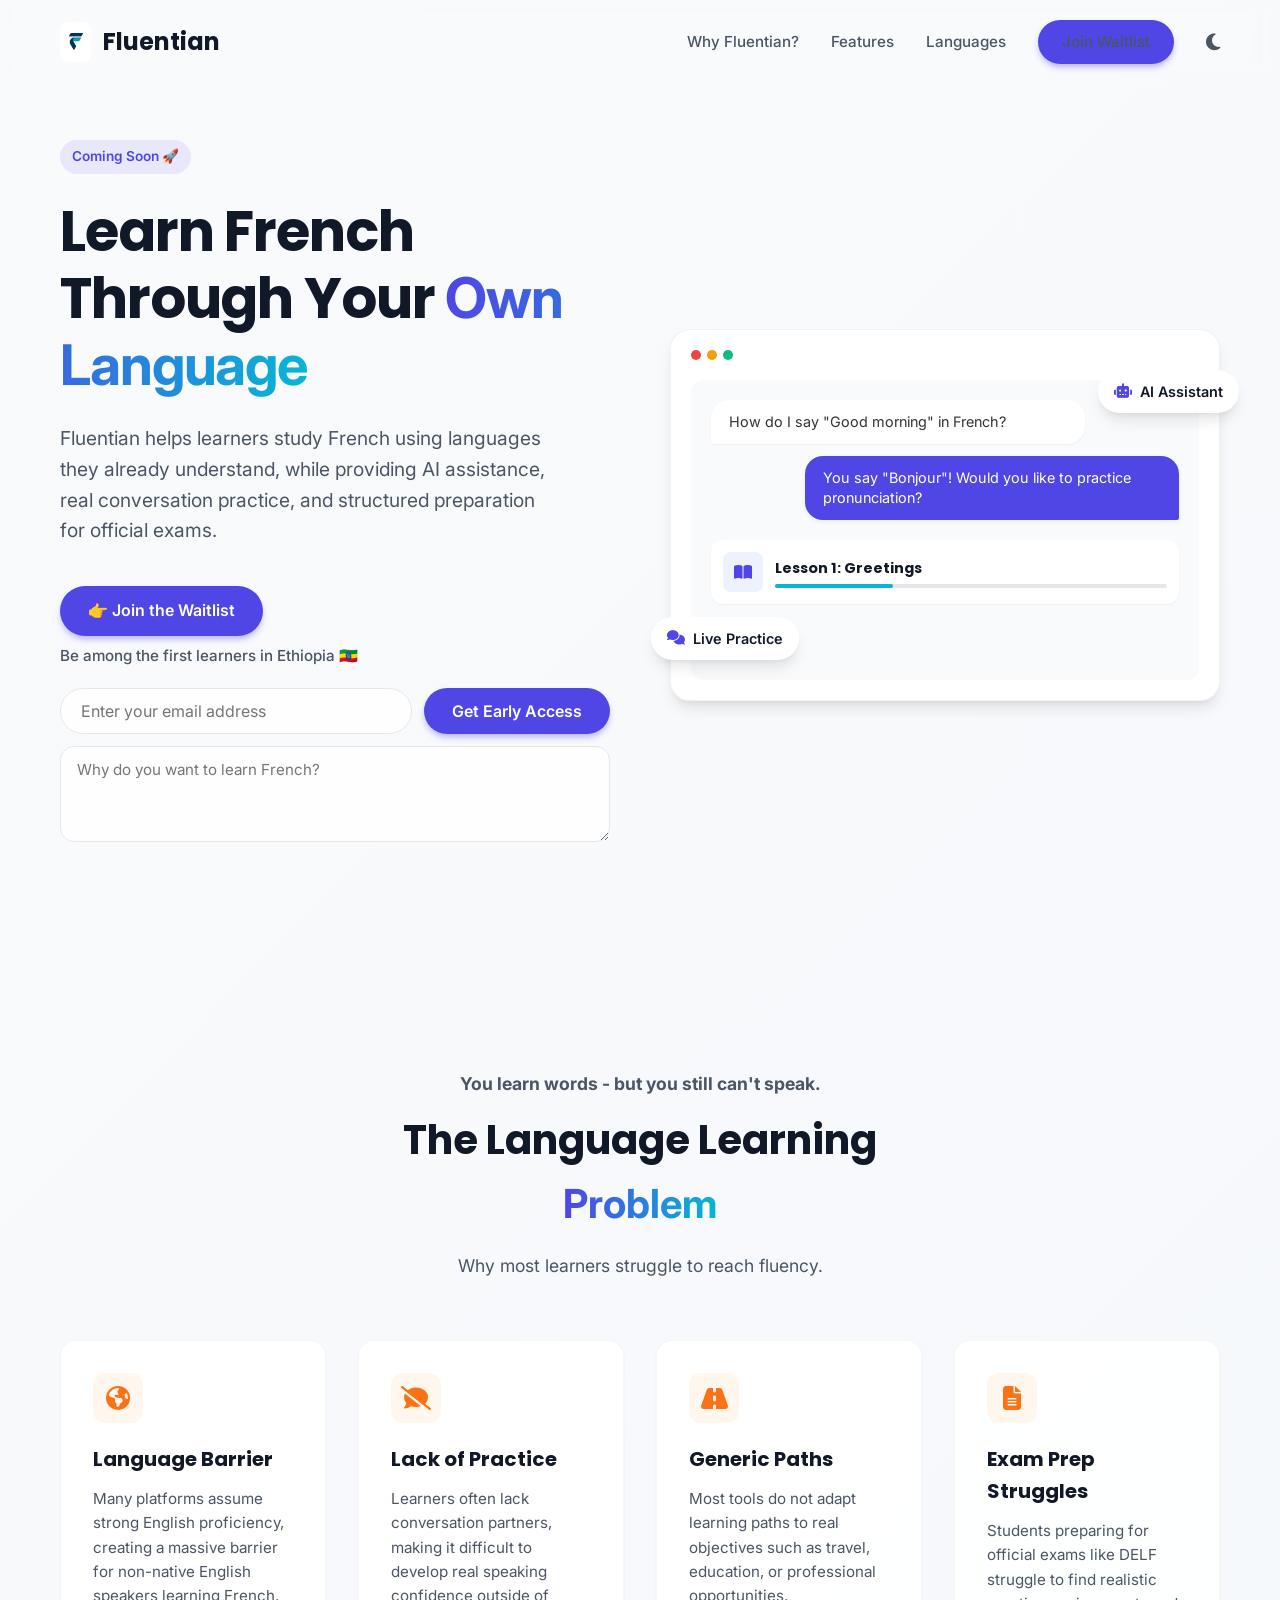
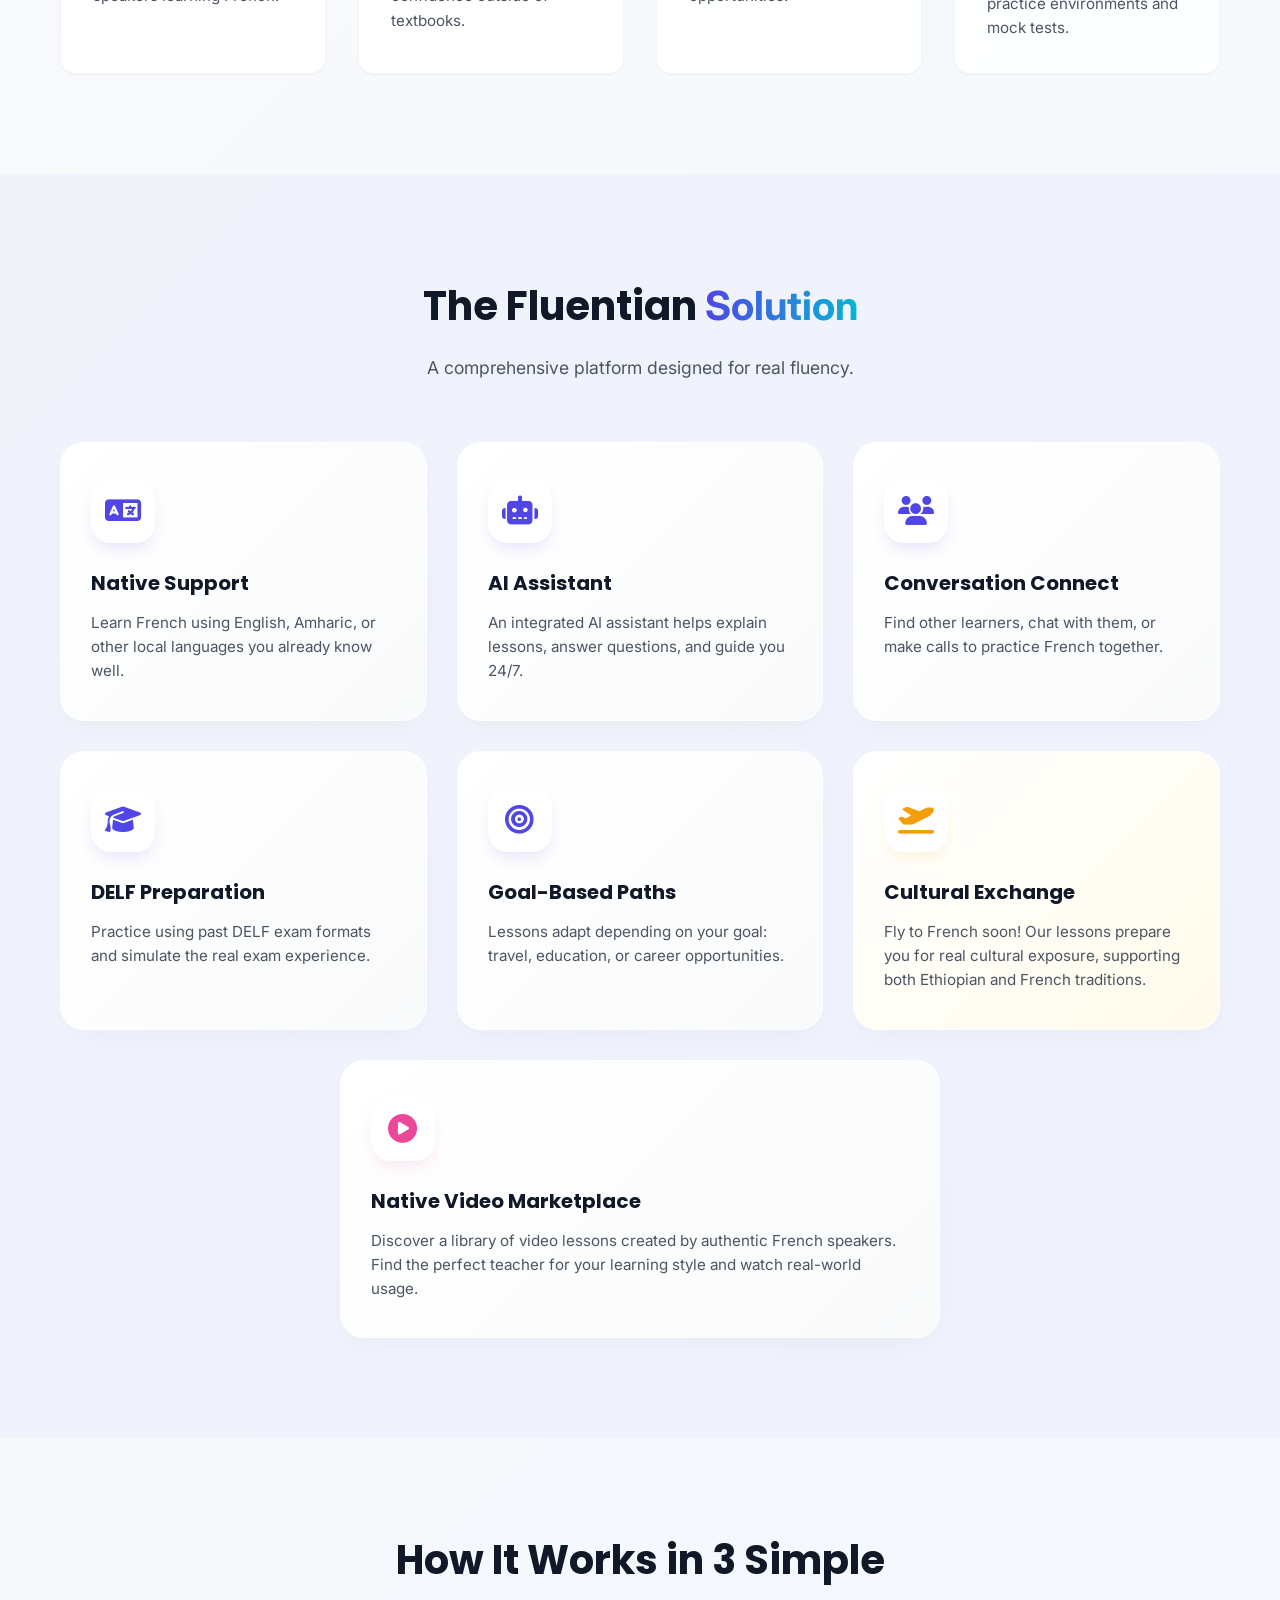
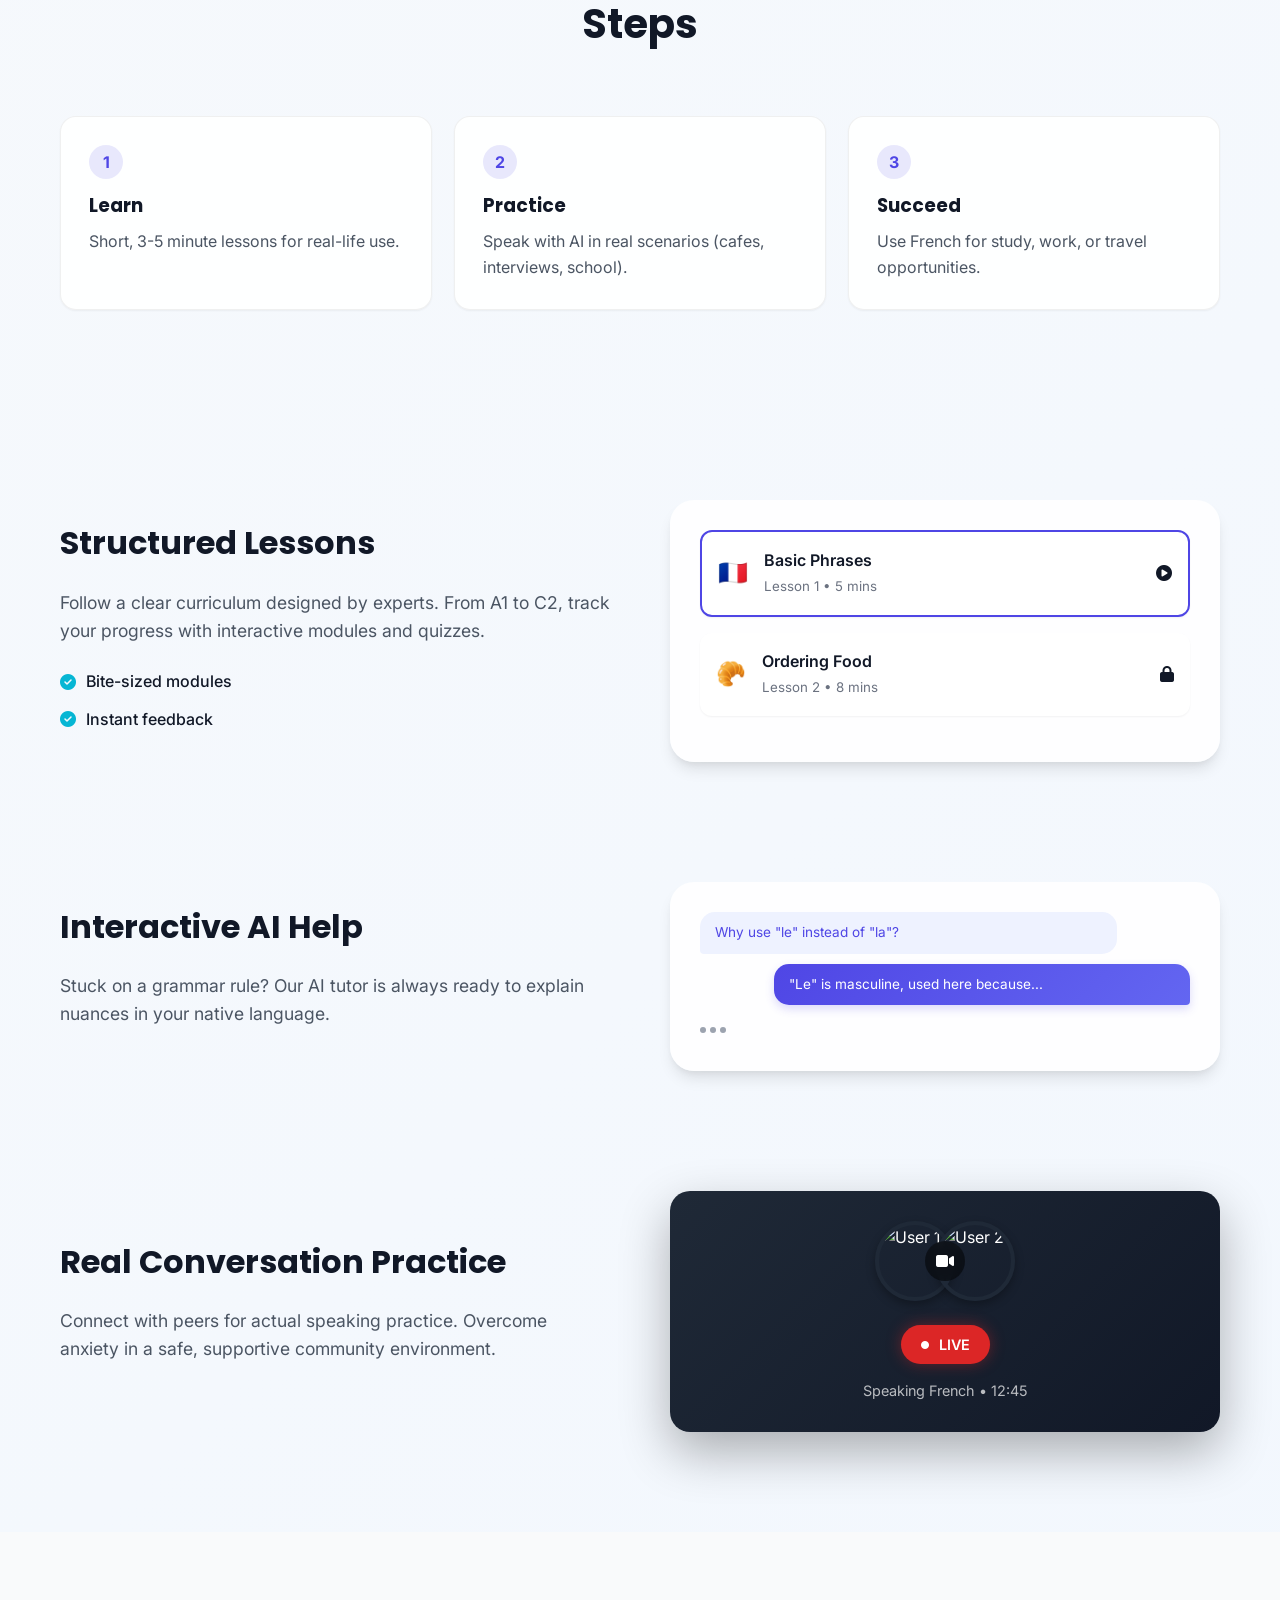
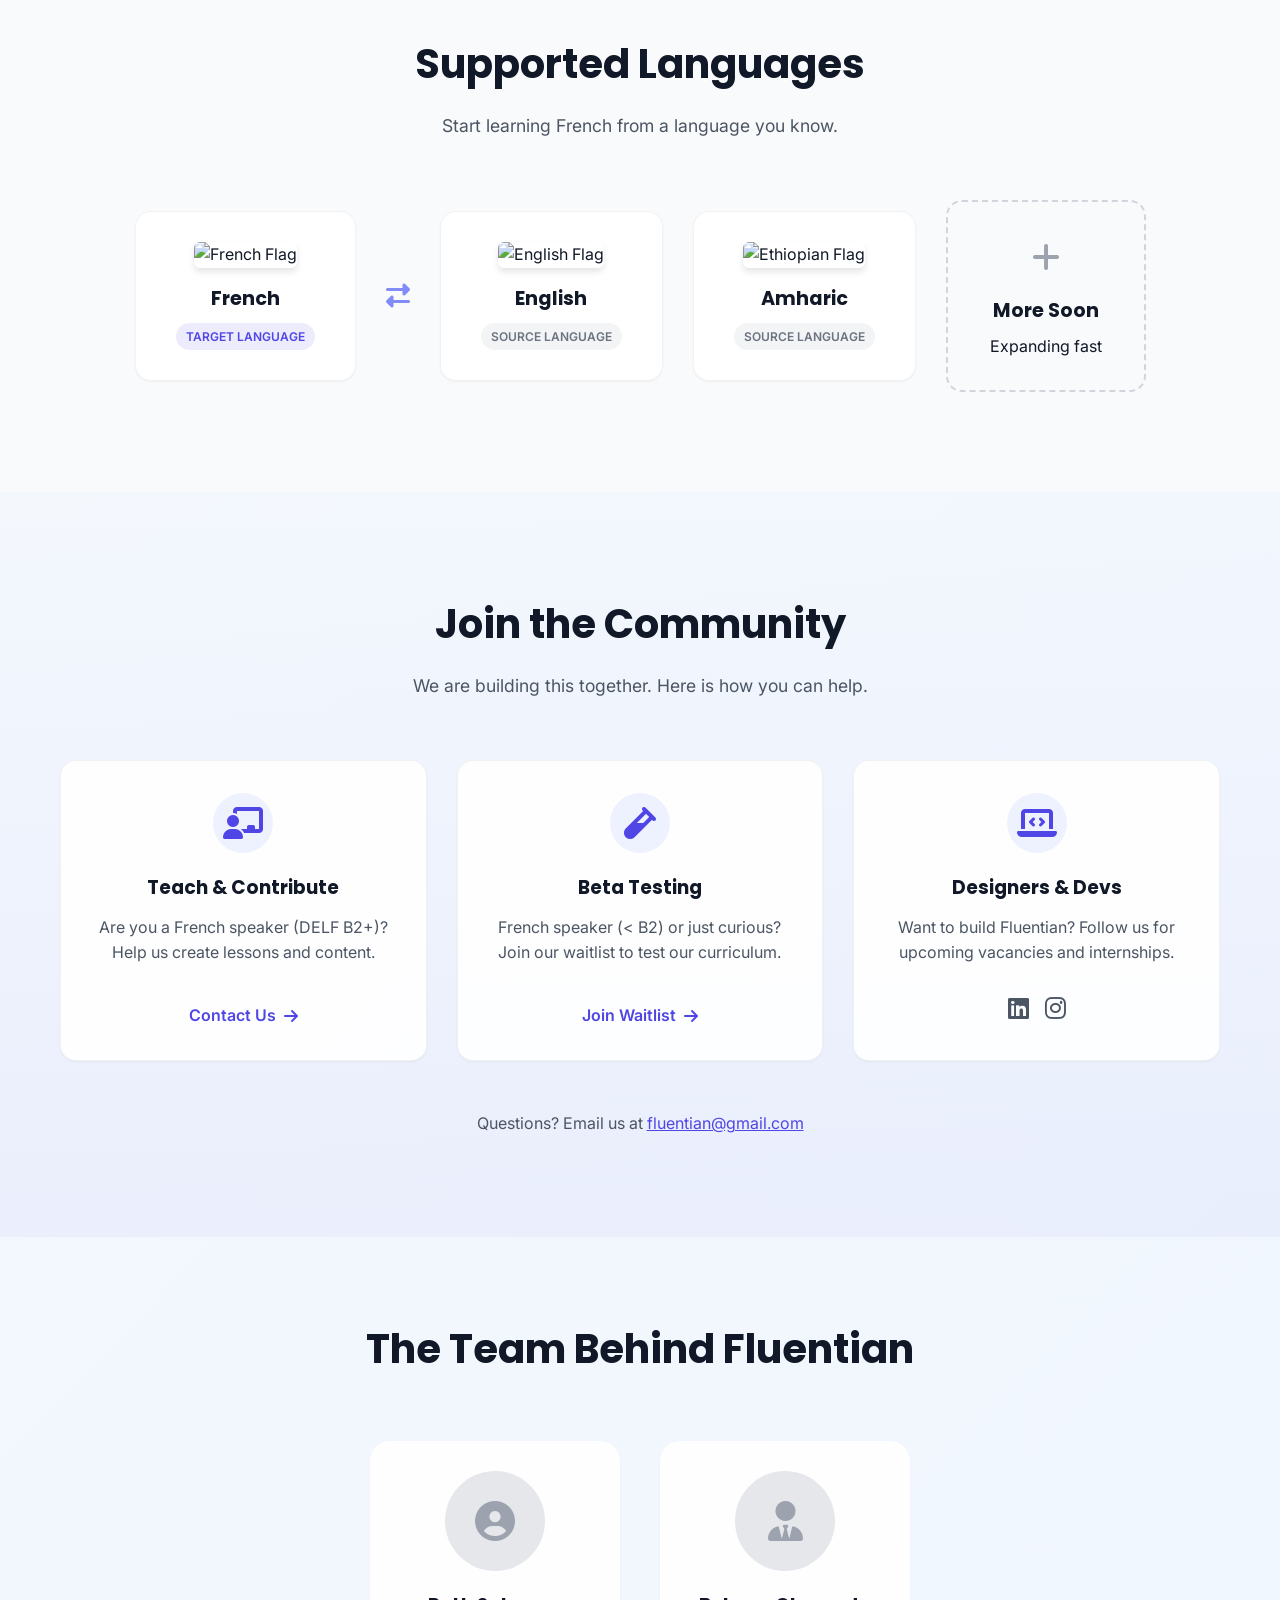
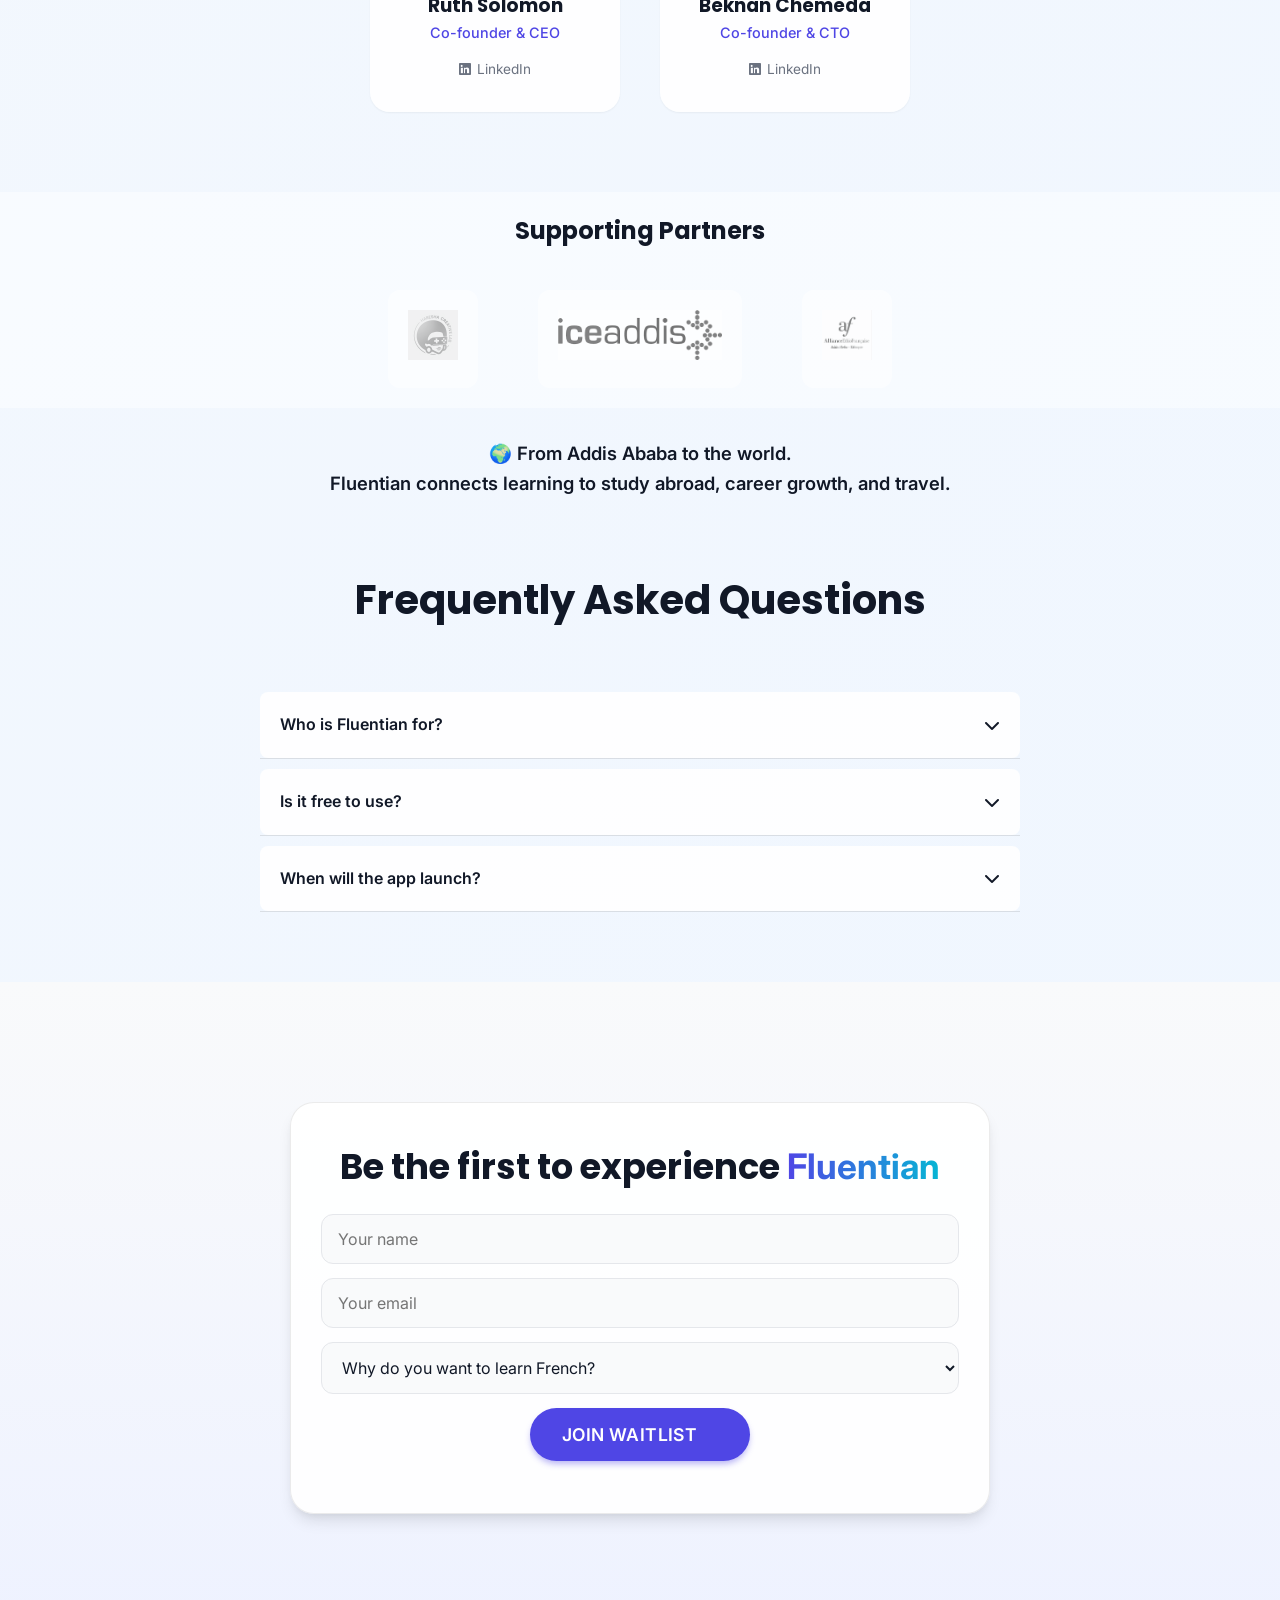
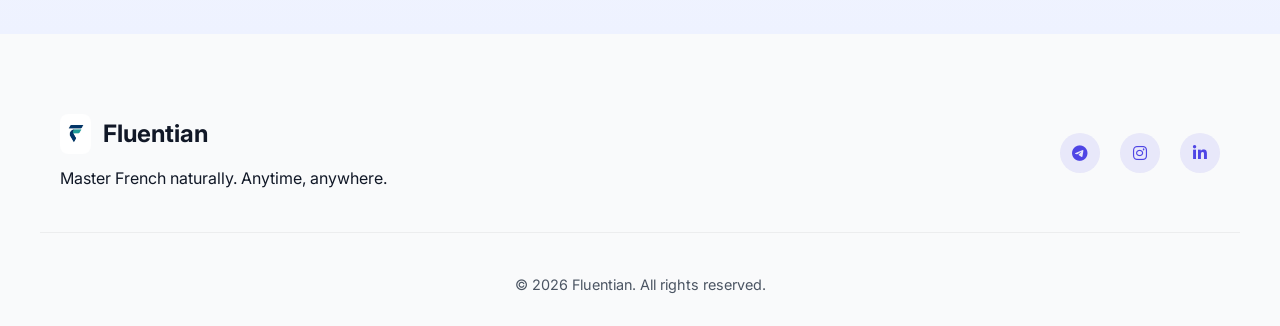
==== commit 8033ff41: "feat: enhance landing page with waitlist form and content upgrades" ====
--- a/index.html
+++ b/index.html
@@ -69,6 +69,8 @@
                 <p class="hero-text">
                     Fluentian helps learners study French using languages they already understand, while providing AI assistance, real conversation practice, and structured preparation for official exams.
                 </p>
+                <a href="#launch" class="btn btn-primary hero-secondary-cta">👉 Join the Waitlist</a>
+                <p class="hero-cta-note">Be among the first learners in Ethiopia 🇪🇹</p>
                 
                 <form class="hero-form" id="hero-waitlist" name="submit-to-google-sheet">
                     <div class="input-group">
@@ -118,6 +120,7 @@
     <section id="challenge" class="challenge-section">
         <div class="container">
             <div class="section-header reveal-up">
+                <p class="problem-hook">You learn words - but you still can't speak.</p>
                 <h2>The Language Learning <span class="highlight">Problem</span></h2>
                 <p>Why most learners struggle to reach fluency.</p>
             </div>
@@ -228,6 +231,32 @@
                         <h3>Native Video Marketplace</h3>
                         <p>Discover a library of video lessons created by authentic French speakers. Find the perfect teacher for your learning style and watch real-world usage.</p>
                     </div>
+                </div>
+            </div>
+        </div>
+    </section>
+
+    <!-- How It Works in 3 Steps -->
+    <section class="how-it-works-section">
+        <div class="container">
+            <div class="section-header reveal-up">
+                <h2>How It Works in 3 Simple Steps</h2>
+            </div>
+            <div class="steps-grid">
+                <div class="step-card reveal-up" style="animation-delay: 0.05s">
+                    <span class="step-number">1</span>
+                    <h3>Learn</h3>
+                    <p>Short, 3-5 minute lessons for real-life use.</p>
+                </div>
+                <div class="step-card reveal-up" style="animation-delay: 0.15s">
+                    <span class="step-number">2</span>
+                    <h3>Practice</h3>
+                    <p>Speak with AI in real scenarios (cafes, interviews, school).</p>
+                </div>
+                <div class="step-card reveal-up" style="animation-delay: 0.25s">
+                    <span class="step-number">3</span>
+                    <h3>Succeed</h3>
+                    <p>Use French for study, work, or travel opportunities.</p>
                 </div>
             </div>
         </div>
@@ -438,6 +467,12 @@
         </div>
     </section>
 
+    <section class="opportunity-line-section">
+        <div class="container reveal-up">
+            <p class="opportunity-line">🌍 From Addis Ababa to the world.<br>Fluentian connects learning to study abroad, career growth, and travel.</p>
+        </div>
+    </section>
+
     <!-- FAQ Section -->
     <section class="faq-section">
         <div class="container">
@@ -476,82 +511,24 @@
         </div>
     </section>
 
-    <!-- Coming Soon / Launch -->
+    <!-- Waitlist Form -->
     <section id="launch" class="launch-section">
         <div class="container">
-            <div class="launch-split-layout">
-                <!-- Left Side: Main CTA -->
-                <div class="launch-left reveal-right">
-                    <span class="status-badge">Development Status: Beta Testing</span>
-                    <h2>Get Ready for <span class="highlight">Fluentian</span></h2>
-                    <p class="launch-text">We're putting the final touches on your new French learning companion. Join the exclusive waitlist to secure your spot.</p>
-                    
-                    <form class="launch-form launch-form-split" name="submit-to-google-sheet">
-                        <div class="input-wrapper">
-                            <i class="far fa-envelope form-icon"></i>
-                            <input type="email" name="email" placeholder="Enter your email address to join waitlist" required>
-                        </div>
-                        <div class="input-wrapper reason-wrapper">
-                            <textarea name="why_learn_french" class="reason-field" placeholder="Why do you want to learn French?" rows="3" required></textarea>
-                        </div>
-                        <button type="submit" class="btn btn-primary btn-large">
-                            Get Early Access <i class="fas fa-arrow-right"></i>
-                        </button>
-                    </form>
-                    <div id="form-msg"></div>
-                    
-                    <div class="waitlist-perks">
-                        <div class="perk-item"><i class="fas fa-check"></i> 1 Month Free Pro</div>
-                        <div class="perk-item"><i class="fas fa-check"></i> Founder Badge</div>
-                        <div class="perk-item"><i class="fas fa-check"></i> Priority Support</div>
-                    </div>
-                </div>
-
-                <!-- Right Side: Progress & Info -->
-                <div class="launch-right reveal-left">
-                    <div class="progress-card">
-                        <div class="progress-header">
-                            <h3>Launch Progress</h3>
-                            <span class="percent">85%</span>
-                        </div>
-                        <div class="main-progress-bar">
-                            <div class="progress-fill" style="width: 85%"></div>
-                        </div>
-                        <p class="launch-meta">Official Release Date: Announced Soon</p>
-                    </div>
-
-                    <div class="waitlist-live waitlist-live-split">
-                        <span class="live-pulse"></span>
-                        <p>Join many others on the waitlist</p>
-                    </div>
-
-                    <div class="platforms-preview-split">
-                        <h3>Coming to your favorite devices</h3>
-                        <div class="store-buttons-split">
-                            <button class="store-btn">
-                                <i class="fab fa-apple"></i>
-                                <div class="btn-text">
-                                    <small>Download on the</small>
-                                    <span>App Store</span>
-                                </div>
-                            </button>
-                            <button class="store-btn">
-                                <i class="fab fa-google-play"></i>
-                                <div class="btn-text">
-                                    <small>Get it on</small>
-                                    <span>Google Play</span>
-                                </div>
-                            </button>
-                            <button class="store-btn web-btn">
-                                <i class="fas fa-globe"></i>
-                                <div class="btn-text">
-                                    <small>Use on</small>
-                                    <span>Web Browser</span>
-                                </div>
-                            </button>
-                        </div>
-                    </div>
-                </div>
+            <div class="launch-form-card reveal-up">
+                <h2>Be the first to experience <span class="highlight">Fluentian</span></h2>
+                <form class="launch-form-v2" name="submit-to-google-sheet">
+                    <input type="text" name="name" placeholder="Your name" required>
+                    <input type="email" name="email" placeholder="Your email" required>
+                    <select name="why_learn_french" aria-label="Why do you want to learn French" required>
+                        <option value="" disabled selected>Why do you want to learn French?</option>
+                        <option value="Study abroad">Study abroad</option>
+                        <option value="Career growth">Career growth</option>
+                        <option value="Travel">Travel</option>
+                        <option value="Personal interest">Personal interest</option>
+                    </select>
+                    <button type="submit" class="btn btn-primary btn-large">Join Waitlist</button>
+                </form>
+                <div id="form-msg"></div>
             </div>
         </div>
     </section>
--- a/styles.css
+++ b/styles.css
@@ -2100,3 +2100,155 @@
     color: var(--text-secondary);
 }
 
+/* Requested content upgrades */
+.hero-secondary-cta {
+    margin-bottom: 8px;
+}
+
+.hero-cta-note {
+    color: var(--text-secondary);
+    font-size: 0.95rem;
+    margin-bottom: 20px;
+    font-weight: 500;
+}
+
+.problem-hook {
+    font-size: 1.1rem;
+    color: var(--primary);
+    font-weight: 700;
+    margin-bottom: 10px;
+}
+
+.how-it-works-section {
+    padding: 90px 0;
+}
+
+.steps-grid {
+    display: grid;
+    grid-template-columns: repeat(auto-fit, minmax(240px, 1fr));
+    gap: 22px;
+}
+
+.step-card {
+    background: var(--card-bg);
+    border: 1px solid rgba(0, 0, 0, 0.06);
+    border-radius: var(--radius-lg);
+    padding: 28px;
+    box-shadow: var(--shadow-sm);
+    transition: var(--transition);
+}
+
+.step-card:hover {
+    transform: translateY(-6px);
+    box-shadow: var(--shadow-md);
+}
+
+.step-number {
+    display: inline-flex;
+    align-items: center;
+    justify-content: center;
+    width: 34px;
+    height: 34px;
+    border-radius: 50%;
+    background: rgba(79, 70, 229, 0.12);
+    color: var(--primary);
+    font-weight: 700;
+    margin-bottom: 12px;
+}
+
+.step-card h3 {
+    margin-bottom: 8px;
+}
+
+.step-card p {
+    color: var(--text-secondary);
+}
+
+.opportunity-line-section {
+    padding: 30px 0 10px;
+}
+
+.opportunity-line {
+    text-align: center;
+    font-size: 1.15rem;
+    line-height: 1.65;
+    color: var(--text-main);
+    font-weight: 600;
+}
+
+.launch-form-card {
+    max-width: 700px;
+    margin: 0 auto;
+    text-align: center;
+    background: var(--card-bg);
+    border-radius: 24px;
+    padding: 42px 30px;
+    border: 1px solid rgba(0, 0, 0, 0.08);
+    box-shadow: var(--shadow-lg);
+}
+
+.launch-form-card h2 {
+    font-size: 2.2rem;
+    line-height: 1.2;
+    margin-bottom: 26px;
+}
+
+.launch-form-v2 {
+    display: grid;
+    gap: 14px;
+}
+
+.launch-form-v2 input,
+.launch-form-v2 select {
+    width: 100%;
+    padding: 14px 16px;
+    border-radius: 12px;
+    border: 1px solid #E5E7EB;
+    font-size: 1rem;
+    background: #F9FAFB;
+    color: var(--text-main);
+    outline: none;
+    transition: var(--transition);
+}
+
+.launch-form-v2 input:focus,
+.launch-form-v2 select:focus {
+    border-color: var(--primary);
+    box-shadow: 0 0 0 3px rgba(79, 70, 229, 0.12);
+    background: white;
+}
+
+.launch-form-v2 button {
+    justify-self: center;
+    min-width: 220px;
+    text-transform: uppercase;
+    letter-spacing: 0.4px;
+}
+
+body.dark-mode .launch-form-v2 input,
+body.dark-mode .launch-form-v2 select {
+    background: #374151;
+    border-color: #4B5563;
+    color: white;
+}
+
+body.dark-mode .launch-form-v2 input:focus,
+body.dark-mode .launch-form-v2 select:focus {
+    background: #1F2937;
+}
+
+@media (max-width: 900px) {
+    .launch-form-card h2 {
+        font-size: 1.8rem;
+    }
+
+    .hero-secondary-cta {
+        width: 100%;
+        text-align: center;
+    }
+
+    .opportunity-line {
+        font-size: 1.02rem;
+    }
+}
+
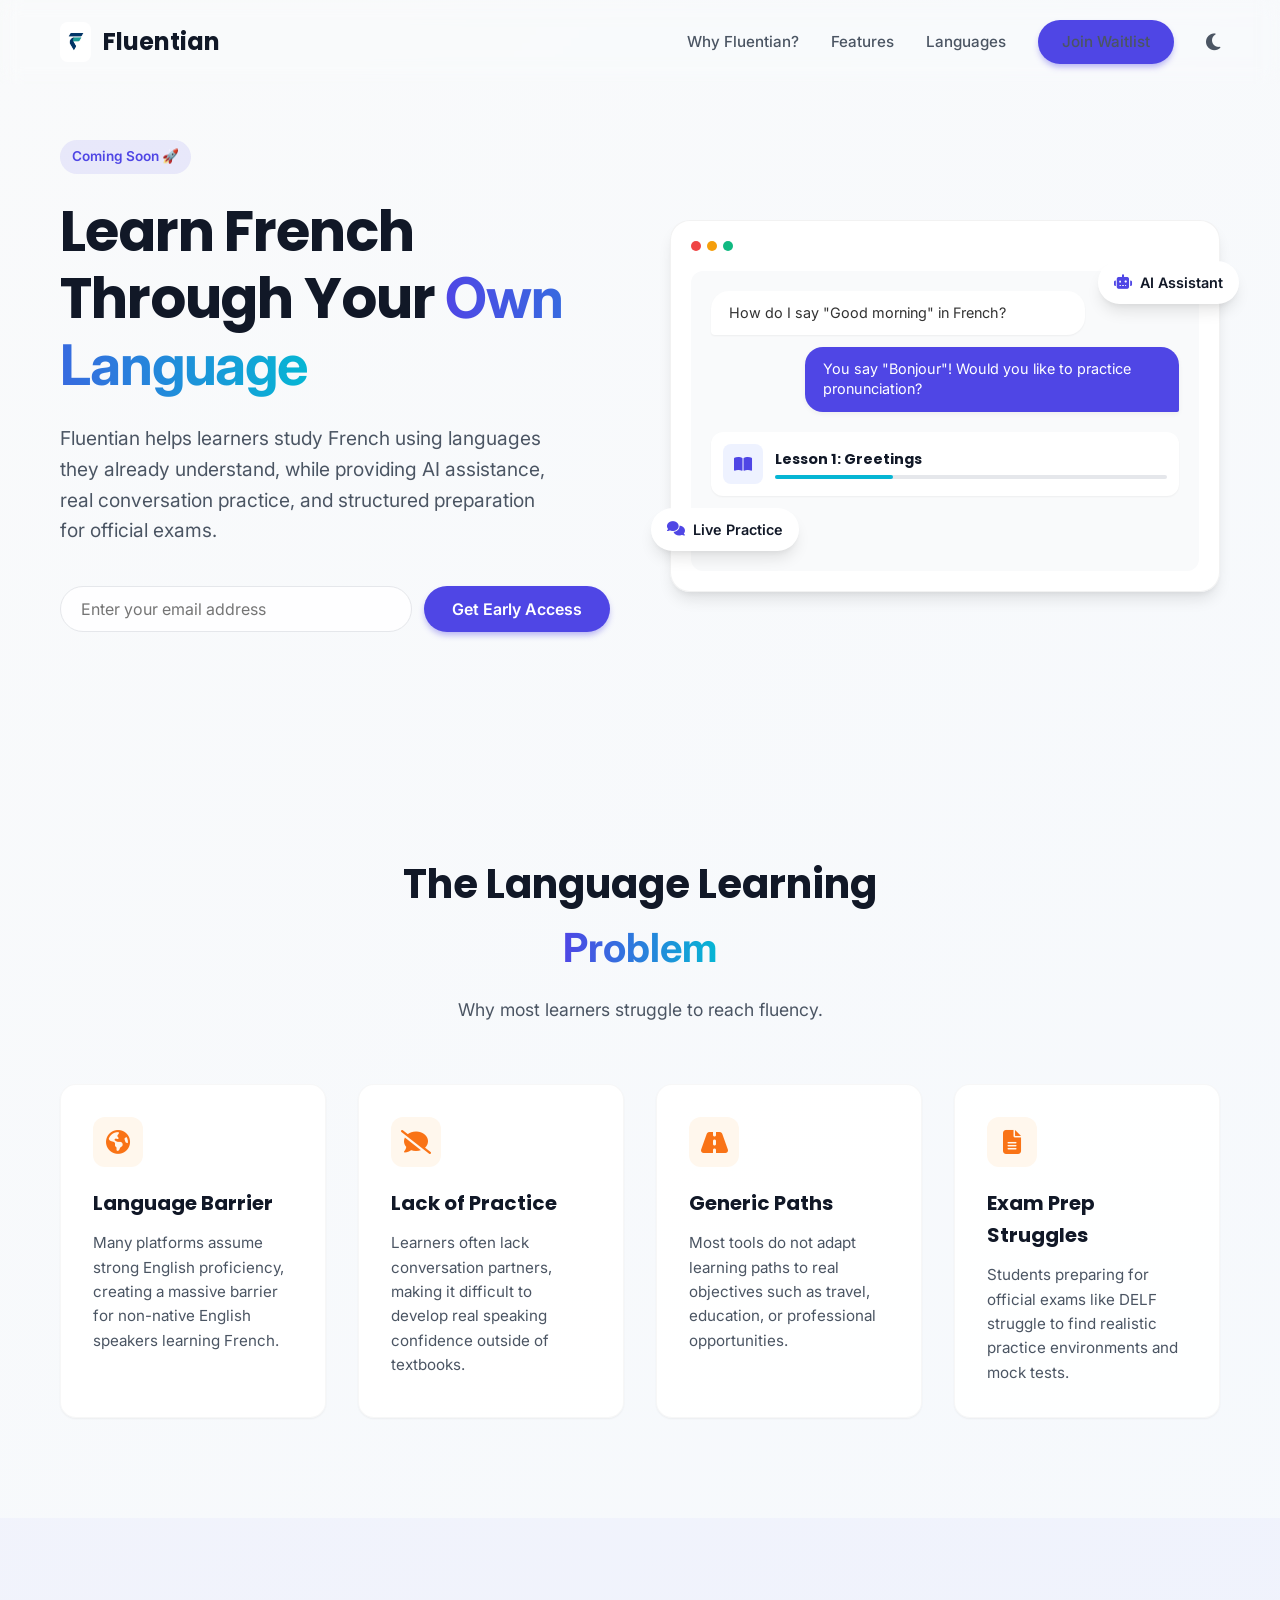
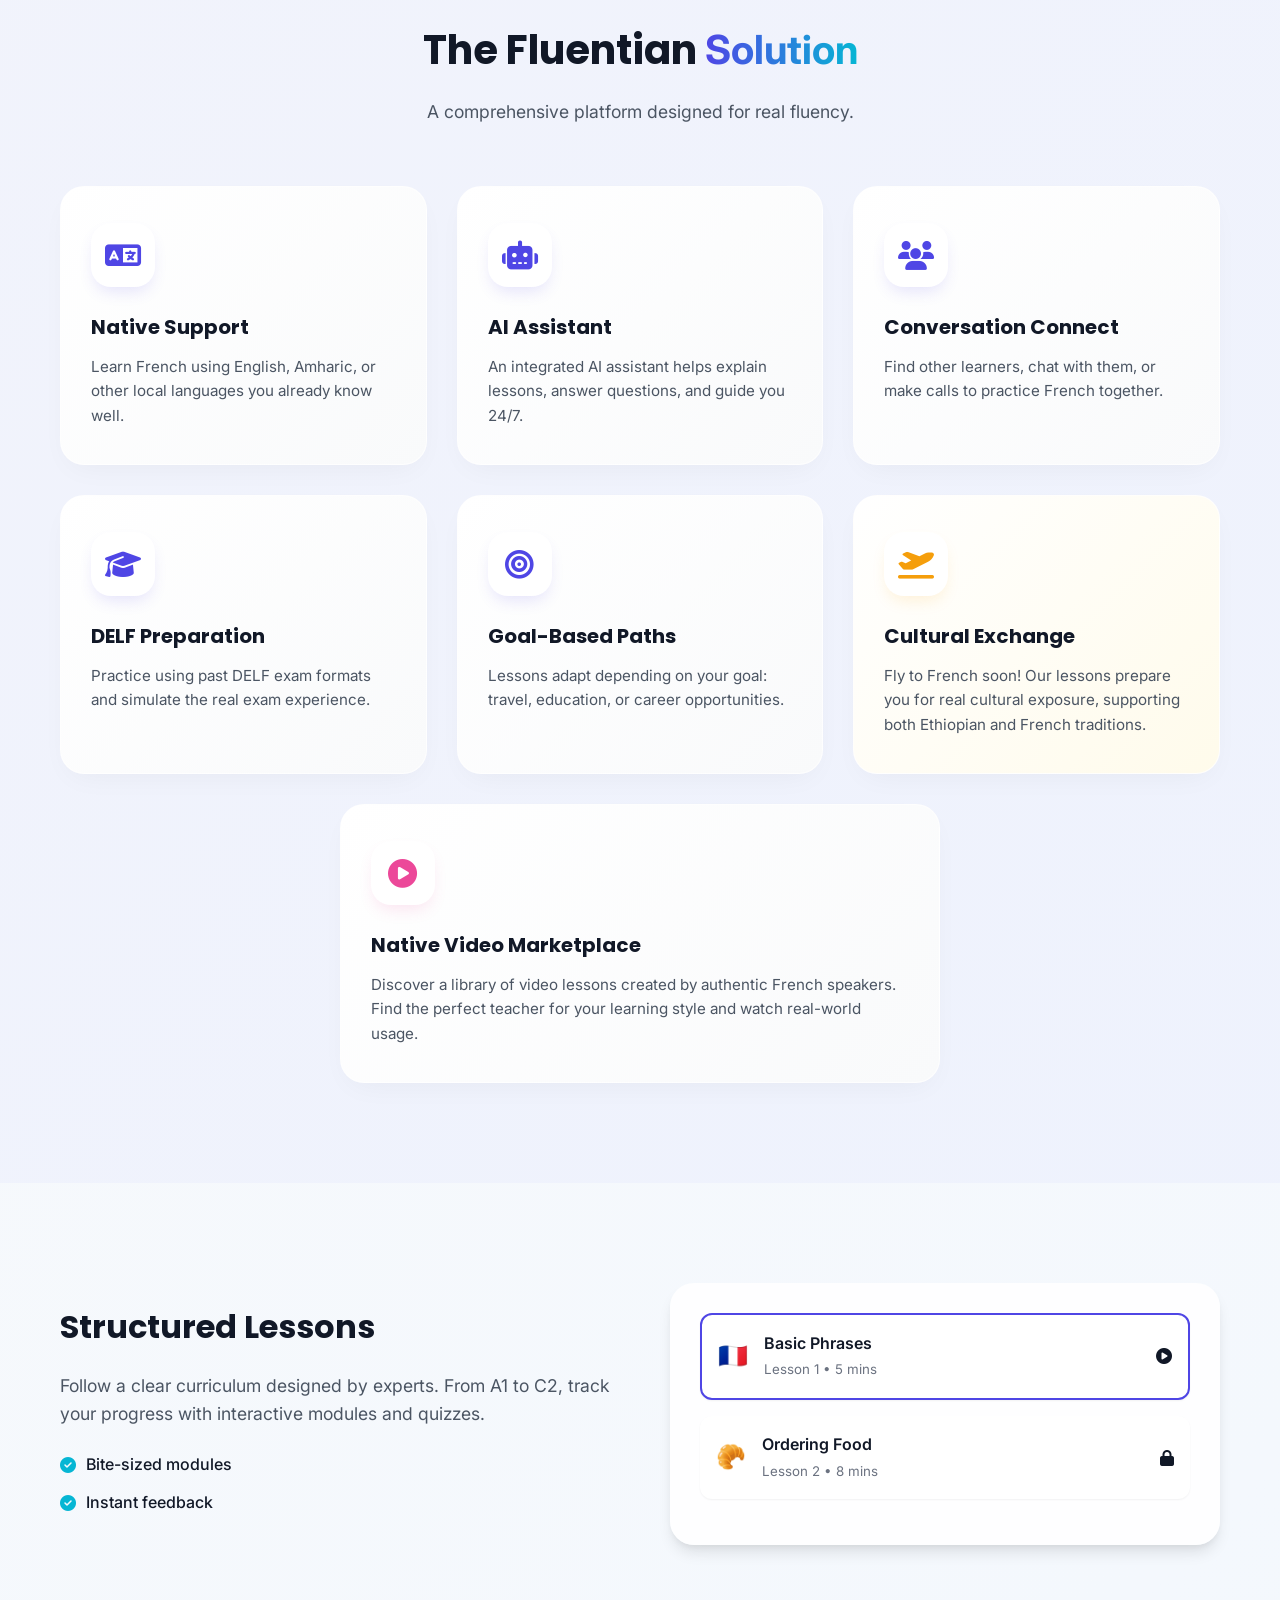
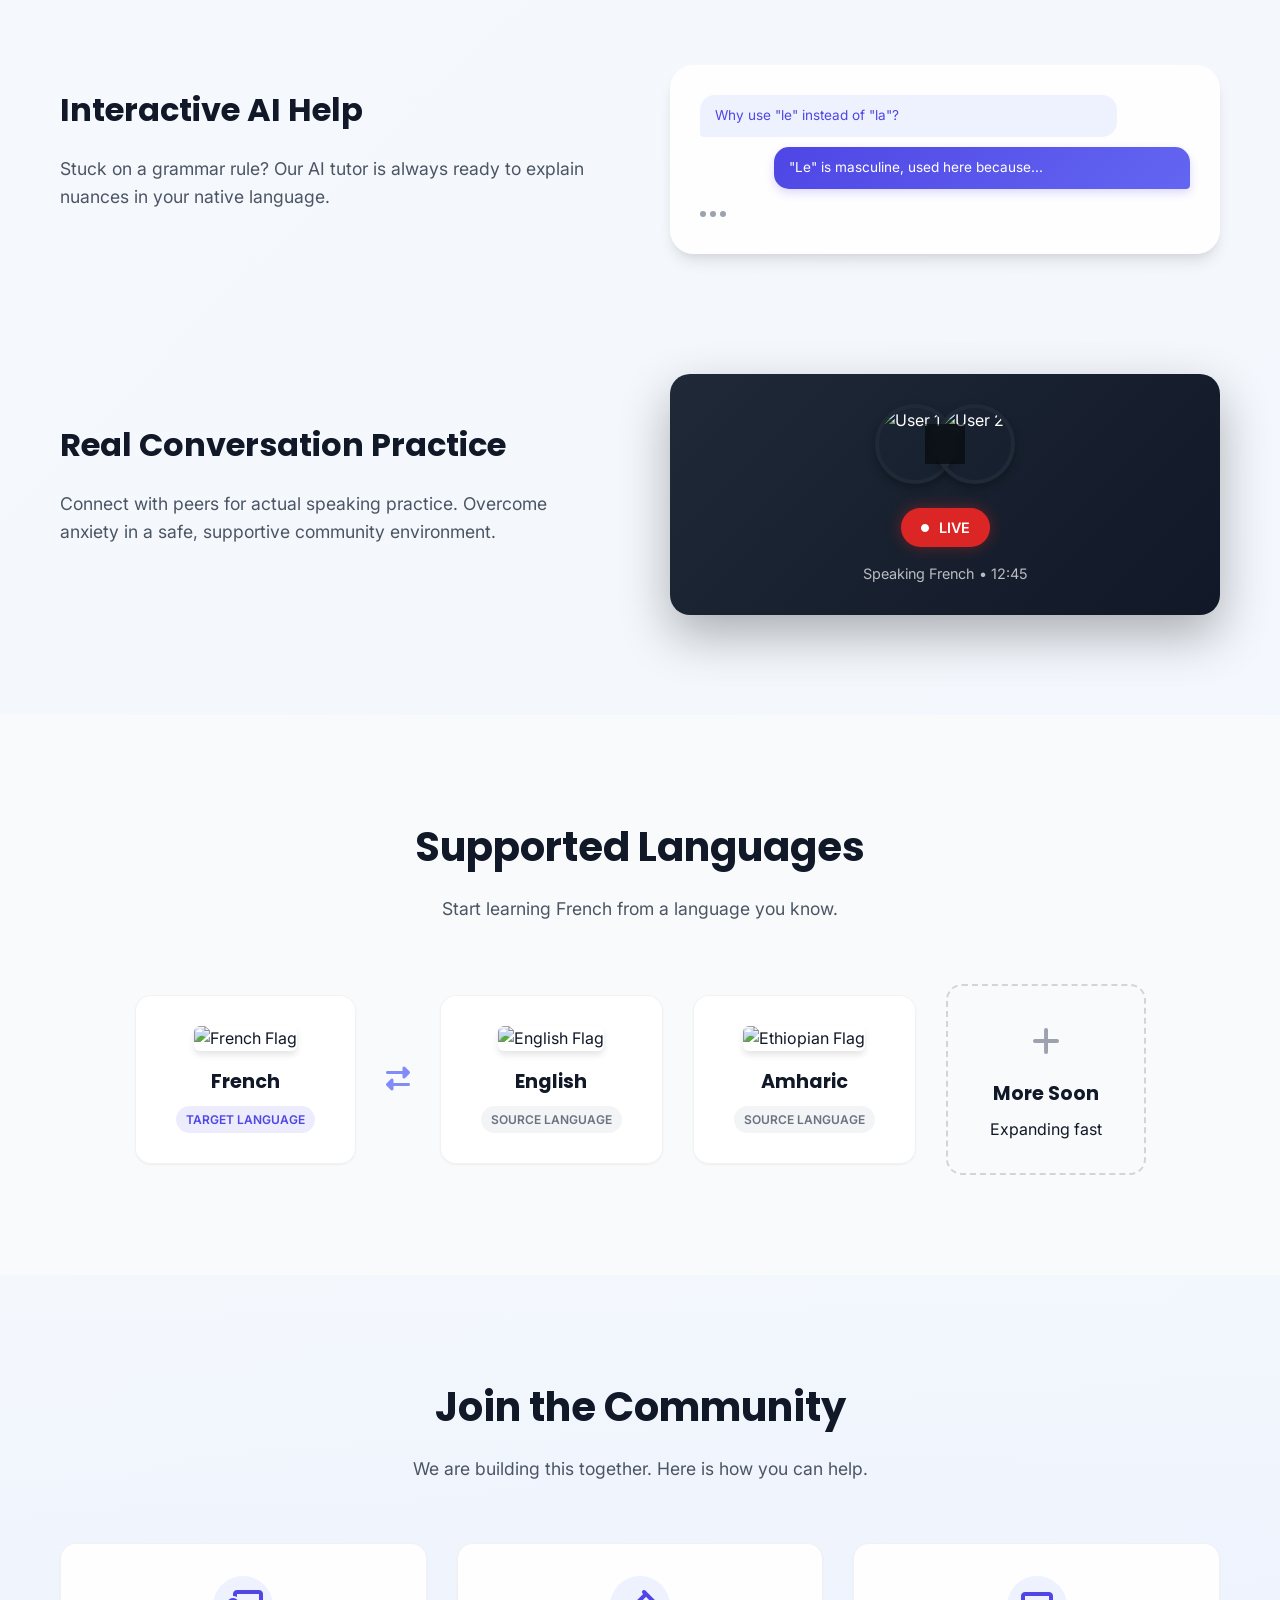
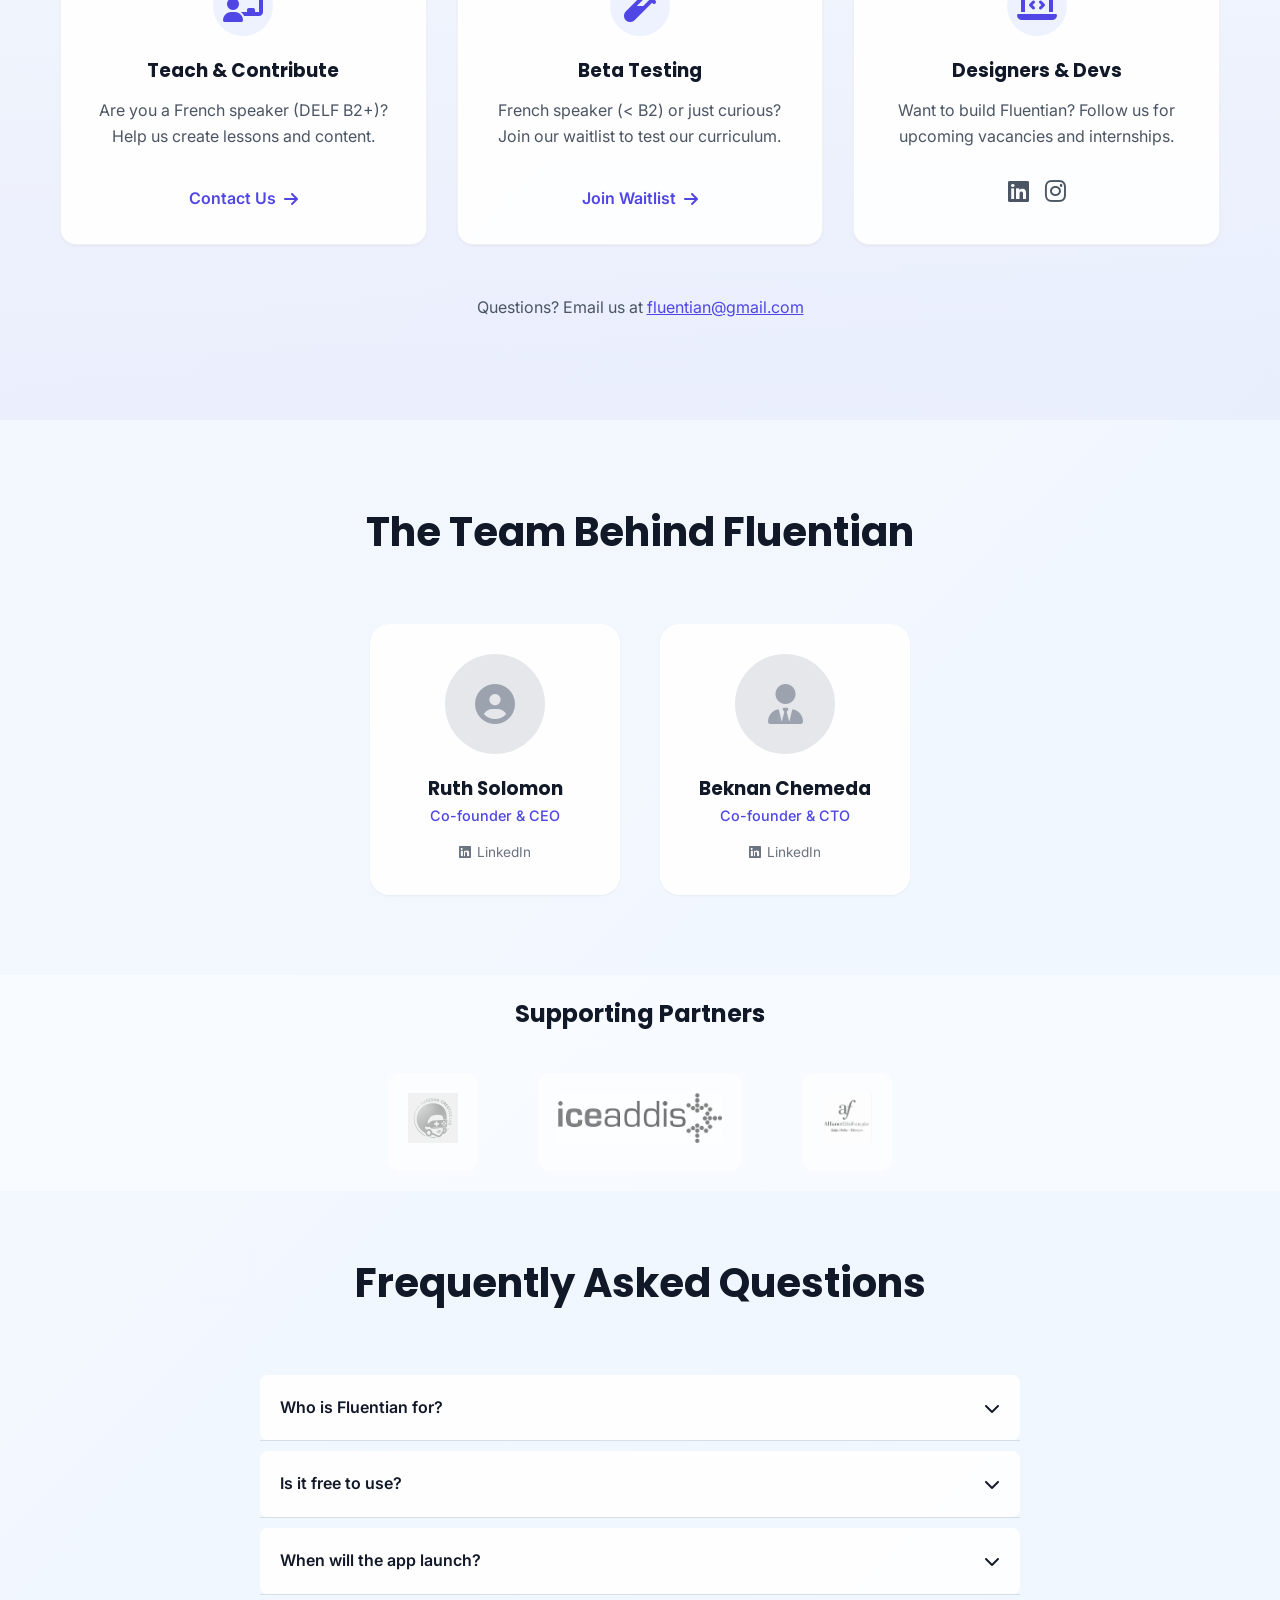
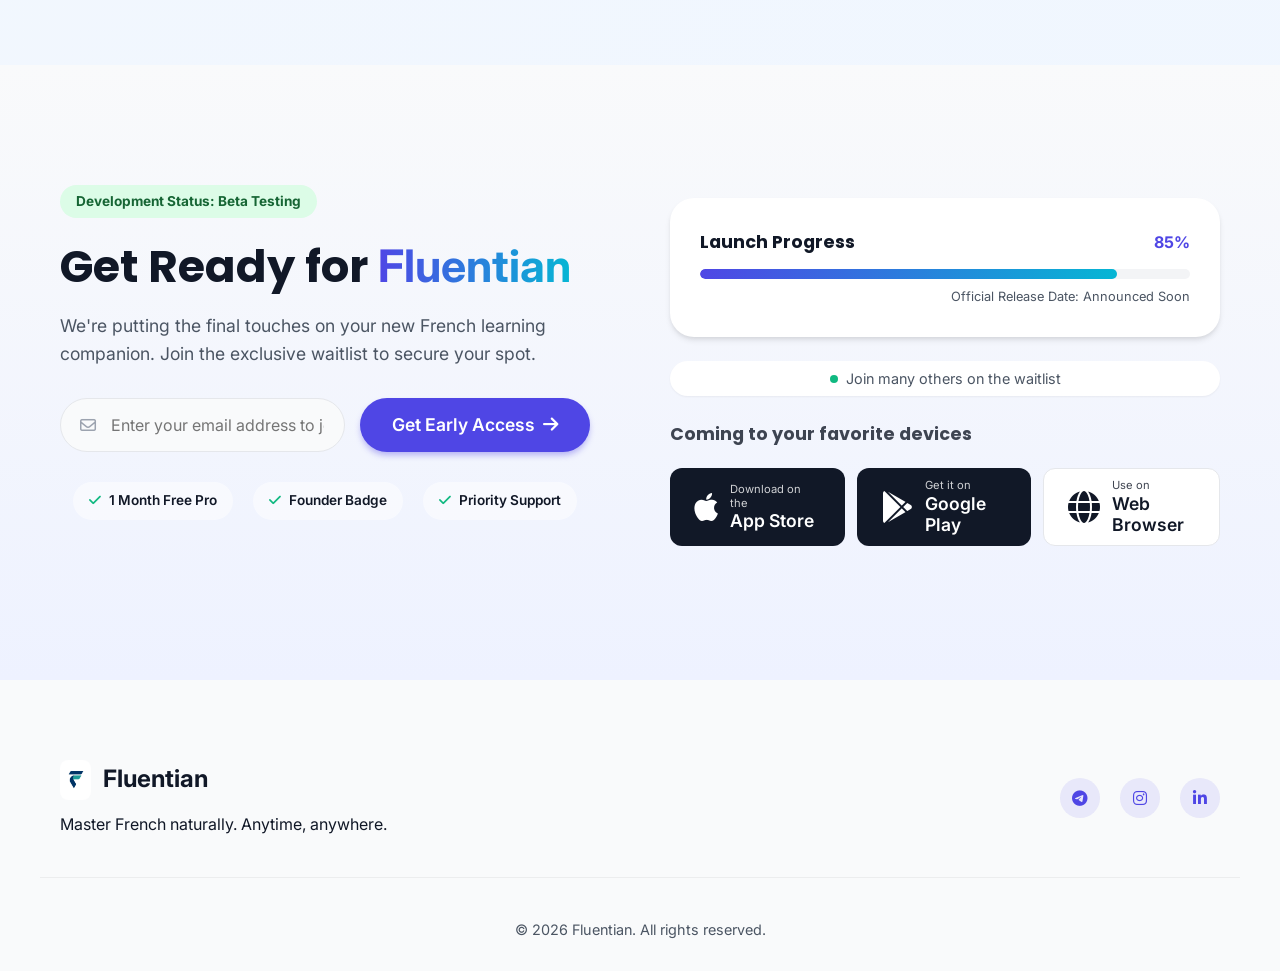
==== commit fbe62776: "feat: revamp launch section with new waitlist form and progress display" ====
--- a/index.html
+++ b/index.html
@@ -69,15 +69,12 @@
                 <p class="hero-text">
                     Fluentian helps learners study French using languages they already understand, while providing AI assistance, real conversation practice, and structured preparation for official exams.
                 </p>
-                <a href="#launch" class="btn btn-primary hero-secondary-cta">👉 Join the Waitlist</a>
-                <p class="hero-cta-note">Be among the first learners in Ethiopia 🇪🇹</p>
                 
                 <form class="hero-form" id="hero-waitlist" name="submit-to-google-sheet">
                     <div class="input-group">
                         <input type="email" name="email" placeholder="Enter your email address" required>
                         <button type="submit" class="btn btn-primary">Get Early Access</button>
                     </div>
-                    <textarea name="why_learn_french" class="reason-field" placeholder="Why do you want to learn French?" rows="3" required></textarea>
                     <div class="form-feedback" id="hero-form-msg"></div>
                 </form>
             </div>
@@ -120,7 +117,6 @@
     <section id="challenge" class="challenge-section">
         <div class="container">
             <div class="section-header reveal-up">
-                <p class="problem-hook">You learn words - but you still can't speak.</p>
                 <h2>The Language Learning <span class="highlight">Problem</span></h2>
                 <p>Why most learners struggle to reach fluency.</p>
             </div>
@@ -231,32 +227,6 @@
                         <h3>Native Video Marketplace</h3>
                         <p>Discover a library of video lessons created by authentic French speakers. Find the perfect teacher for your learning style and watch real-world usage.</p>
                     </div>
-                </div>
-            </div>
-        </div>
-    </section>
-
-    <!-- How It Works in 3 Steps -->
-    <section class="how-it-works-section">
-        <div class="container">
-            <div class="section-header reveal-up">
-                <h2>How It Works in 3 Simple Steps</h2>
-            </div>
-            <div class="steps-grid">
-                <div class="step-card reveal-up" style="animation-delay: 0.05s">
-                    <span class="step-number">1</span>
-                    <h3>Learn</h3>
-                    <p>Short, 3-5 minute lessons for real-life use.</p>
-                </div>
-                <div class="step-card reveal-up" style="animation-delay: 0.15s">
-                    <span class="step-number">2</span>
-                    <h3>Practice</h3>
-                    <p>Speak with AI in real scenarios (cafes, interviews, school).</p>
-                </div>
-                <div class="step-card reveal-up" style="animation-delay: 0.25s">
-                    <span class="step-number">3</span>
-                    <h3>Succeed</h3>
-                    <p>Use French for study, work, or travel opportunities.</p>
                 </div>
             </div>
         </div>
@@ -467,12 +437,6 @@
         </div>
     </section>
 
-    <section class="opportunity-line-section">
-        <div class="container reveal-up">
-            <p class="opportunity-line">🌍 From Addis Ababa to the world.<br>Fluentian connects learning to study abroad, career growth, and travel.</p>
-        </div>
-    </section>
-
     <!-- FAQ Section -->
     <section class="faq-section">
         <div class="container">
@@ -511,24 +475,79 @@
         </div>
     </section>
 
-    <!-- Waitlist Form -->
+    <!-- Coming Soon / Launch -->
     <section id="launch" class="launch-section">
         <div class="container">
-            <div class="launch-form-card reveal-up">
-                <h2>Be the first to experience <span class="highlight">Fluentian</span></h2>
-                <form class="launch-form-v2" name="submit-to-google-sheet">
-                    <input type="text" name="name" placeholder="Your name" required>
-                    <input type="email" name="email" placeholder="Your email" required>
-                    <select name="why_learn_french" aria-label="Why do you want to learn French" required>
-                        <option value="" disabled selected>Why do you want to learn French?</option>
-                        <option value="Study abroad">Study abroad</option>
-                        <option value="Career growth">Career growth</option>
-                        <option value="Travel">Travel</option>
-                        <option value="Personal interest">Personal interest</option>
-                    </select>
-                    <button type="submit" class="btn btn-primary btn-large">Join Waitlist</button>
-                </form>
-                <div id="form-msg"></div>
+            <div class="launch-split-layout">
+                <!-- Left Side: Main CTA -->
+                <div class="launch-left reveal-right">
+                    <span class="status-badge">Development Status: Beta Testing</span>
+                    <h2>Get Ready for <span class="highlight">Fluentian</span></h2>
+                    <p class="launch-text">We're putting the final touches on your new French learning companion. Join the exclusive waitlist to secure your spot.</p>
+                    
+                    <form class="launch-form launch-form-split" name="submit-to-google-sheet">
+                        <div class="input-wrapper">
+                            <i class="far fa-envelope form-icon"></i>
+                            <input type="email" name="email" placeholder="Enter your email address to join waitlist" required>
+                        </div>
+                        <button type="submit" class="btn btn-primary btn-large">
+                            Get Early Access <i class="fas fa-arrow-right"></i>
+                        </button>
+                    </form>
+                    <div id="form-msg"></div>
+                    
+                    <div class="waitlist-perks">
+                        <div class="perk-item"><i class="fas fa-check"></i> 1 Month Free Pro</div>
+                        <div class="perk-item"><i class="fas fa-check"></i> Founder Badge</div>
+                        <div class="perk-item"><i class="fas fa-check"></i> Priority Support</div>
+                    </div>
+                </div>
+
+                <!-- Right Side: Progress & Info -->
+                <div class="launch-right reveal-left">
+                    <div class="progress-card">
+                        <div class="progress-header">
+                            <h3>Launch Progress</h3>
+                            <span class="percent">85%</span>
+                        </div>
+                        <div class="main-progress-bar">
+                            <div class="progress-fill" style="width: 85%"></div>
+                        </div>
+                        <p class="launch-meta">Official Release Date: Announced Soon</p>
+                    </div>
+
+                    <div class="waitlist-live waitlist-live-split">
+                        <span class="live-pulse"></span>
+                        <p>Join many others on the waitlist</p>
+                    </div>
+
+                    <div class="platforms-preview-split">
+                        <h3>Coming to your favorite devices</h3>
+                        <div class="store-buttons-split">
+                            <button class="store-btn">
+                                <i class="fab fa-apple"></i>
+                                <div class="btn-text">
+                                    <small>Download on the</small>
+                                    <span>App Store</span>
+                                </div>
+                            </button>
+                            <button class="store-btn">
+                                <i class="fab fa-google-play"></i>
+                                <div class="btn-text">
+                                    <small>Get it on</small>
+                                    <span>Google Play</span>
+                                </div>
+                            </button>
+                            <button class="store-btn web-btn">
+                                <i class="fas fa-globe"></i>
+                                <div class="btn-text">
+                                    <small>Use on</small>
+                                    <span>Web Browser</span>
+                                </div>
+                            </button>
+                        </div>
+                    </div>
+                </div>
             </div>
         </div>
     </section>
--- a/styles.css
+++ b/styles.css
@@ -486,12 +486,6 @@
     color: white;
 }
 
-body.dark-mode .reason-field {
-    background: #374151;
-    border-color: #4B5563;
-    color: white;
-}
-
 body.dark-mode .store-btn.web-btn {
     background: #1F2937;
     color: white;
@@ -612,27 +606,6 @@
 }
 
 .input-group input:focus {
-    border-color: var(--primary);
-    box-shadow: 0 0 0 3px rgba(79, 70, 229, 0.1);
-}
-
-.reason-field {
-    width: 100%;
-    margin-top: 12px;
-    padding: 12px 16px;
-    border-radius: 14px;
-    border: 1px solid #E5E7EB;
-    outline: none;
-    font-size: 0.95rem;
-    line-height: 1.5;
-    resize: vertical;
-    min-height: 96px;
-    background: var(--card-bg);
-    color: var(--text-main);
-    transition: var(--transition);
-}
-
-.reason-field:focus {
     border-color: var(--primary);
     box-shadow: 0 0 0 3px rgba(79, 70, 229, 0.1);
 }
@@ -2100,155 +2073,3 @@
     color: var(--text-secondary);
 }
 
-/* Requested content upgrades */
-.hero-secondary-cta {
-    margin-bottom: 8px;
-}
-
-.hero-cta-note {
-    color: var(--text-secondary);
-    font-size: 0.95rem;
-    margin-bottom: 20px;
-    font-weight: 500;
-}
-
-.problem-hook {
-    font-size: 1.1rem;
-    color: var(--primary);
-    font-weight: 700;
-    margin-bottom: 10px;
-}
-
-.how-it-works-section {
-    padding: 90px 0;
-}
-
-.steps-grid {
-    display: grid;
-    grid-template-columns: repeat(auto-fit, minmax(240px, 1fr));
-    gap: 22px;
-}
-
-.step-card {
-    background: var(--card-bg);
-    border: 1px solid rgba(0, 0, 0, 0.06);
-    border-radius: var(--radius-lg);
-    padding: 28px;
-    box-shadow: var(--shadow-sm);
-    transition: var(--transition);
-}
-
-.step-card:hover {
-    transform: translateY(-6px);
-    box-shadow: var(--shadow-md);
-}
-
-.step-number {
-    display: inline-flex;
-    align-items: center;
-    justify-content: center;
-    width: 34px;
-    height: 34px;
-    border-radius: 50%;
-    background: rgba(79, 70, 229, 0.12);
-    color: var(--primary);
-    font-weight: 700;
-    margin-bottom: 12px;
-}
-
-.step-card h3 {
-    margin-bottom: 8px;
-}
-
-.step-card p {
-    color: var(--text-secondary);
-}
-
-.opportunity-line-section {
-    padding: 30px 0 10px;
-}
-
-.opportunity-line {
-    text-align: center;
-    font-size: 1.15rem;
-    line-height: 1.65;
-    color: var(--text-main);
-    font-weight: 600;
-}
-
-.launch-form-card {
-    max-width: 700px;
-    margin: 0 auto;
-    text-align: center;
-    background: var(--card-bg);
-    border-radius: 24px;
-    padding: 42px 30px;
-    border: 1px solid rgba(0, 0, 0, 0.08);
-    box-shadow: var(--shadow-lg);
-}
-
-.launch-form-card h2 {
-    font-size: 2.2rem;
-    line-height: 1.2;
-    margin-bottom: 26px;
-}
-
-.launch-form-v2 {
-    display: grid;
-    gap: 14px;
-}
-
-.launch-form-v2 input,
-.launch-form-v2 select {
-    width: 100%;
-    padding: 14px 16px;
-    border-radius: 12px;
-    border: 1px solid #E5E7EB;
-    font-size: 1rem;
-    background: #F9FAFB;
-    color: var(--text-main);
-    outline: none;
-    transition: var(--transition);
-}
-
-.launch-form-v2 input:focus,
-.launch-form-v2 select:focus {
-    border-color: var(--primary);
-    box-shadow: 0 0 0 3px rgba(79, 70, 229, 0.12);
-    background: white;
-}
-
-.launch-form-v2 button {
-    justify-self: center;
-    min-width: 220px;
-    text-transform: uppercase;
-    letter-spacing: 0.4px;
-}
-
-body.dark-mode .launch-form-v2 input,
-body.dark-mode .launch-form-v2 select {
-    background: #374151;
-    border-color: #4B5563;
-    color: white;
-}
-
-body.dark-mode .launch-form-v2 input:focus,
-body.dark-mode .launch-form-v2 select:focus {
-    background: #1F2937;
-}
-
-@media (max-width: 900px) {
-    .launch-form-card h2 {
-        font-size: 1.8rem;
-    }
-
-    .hero-secondary-cta {
-        width: 100%;
-        text-align: center;
-    }
-
-    .opportunity-line {
-        font-size: 1.02rem;
-    }
-}
-
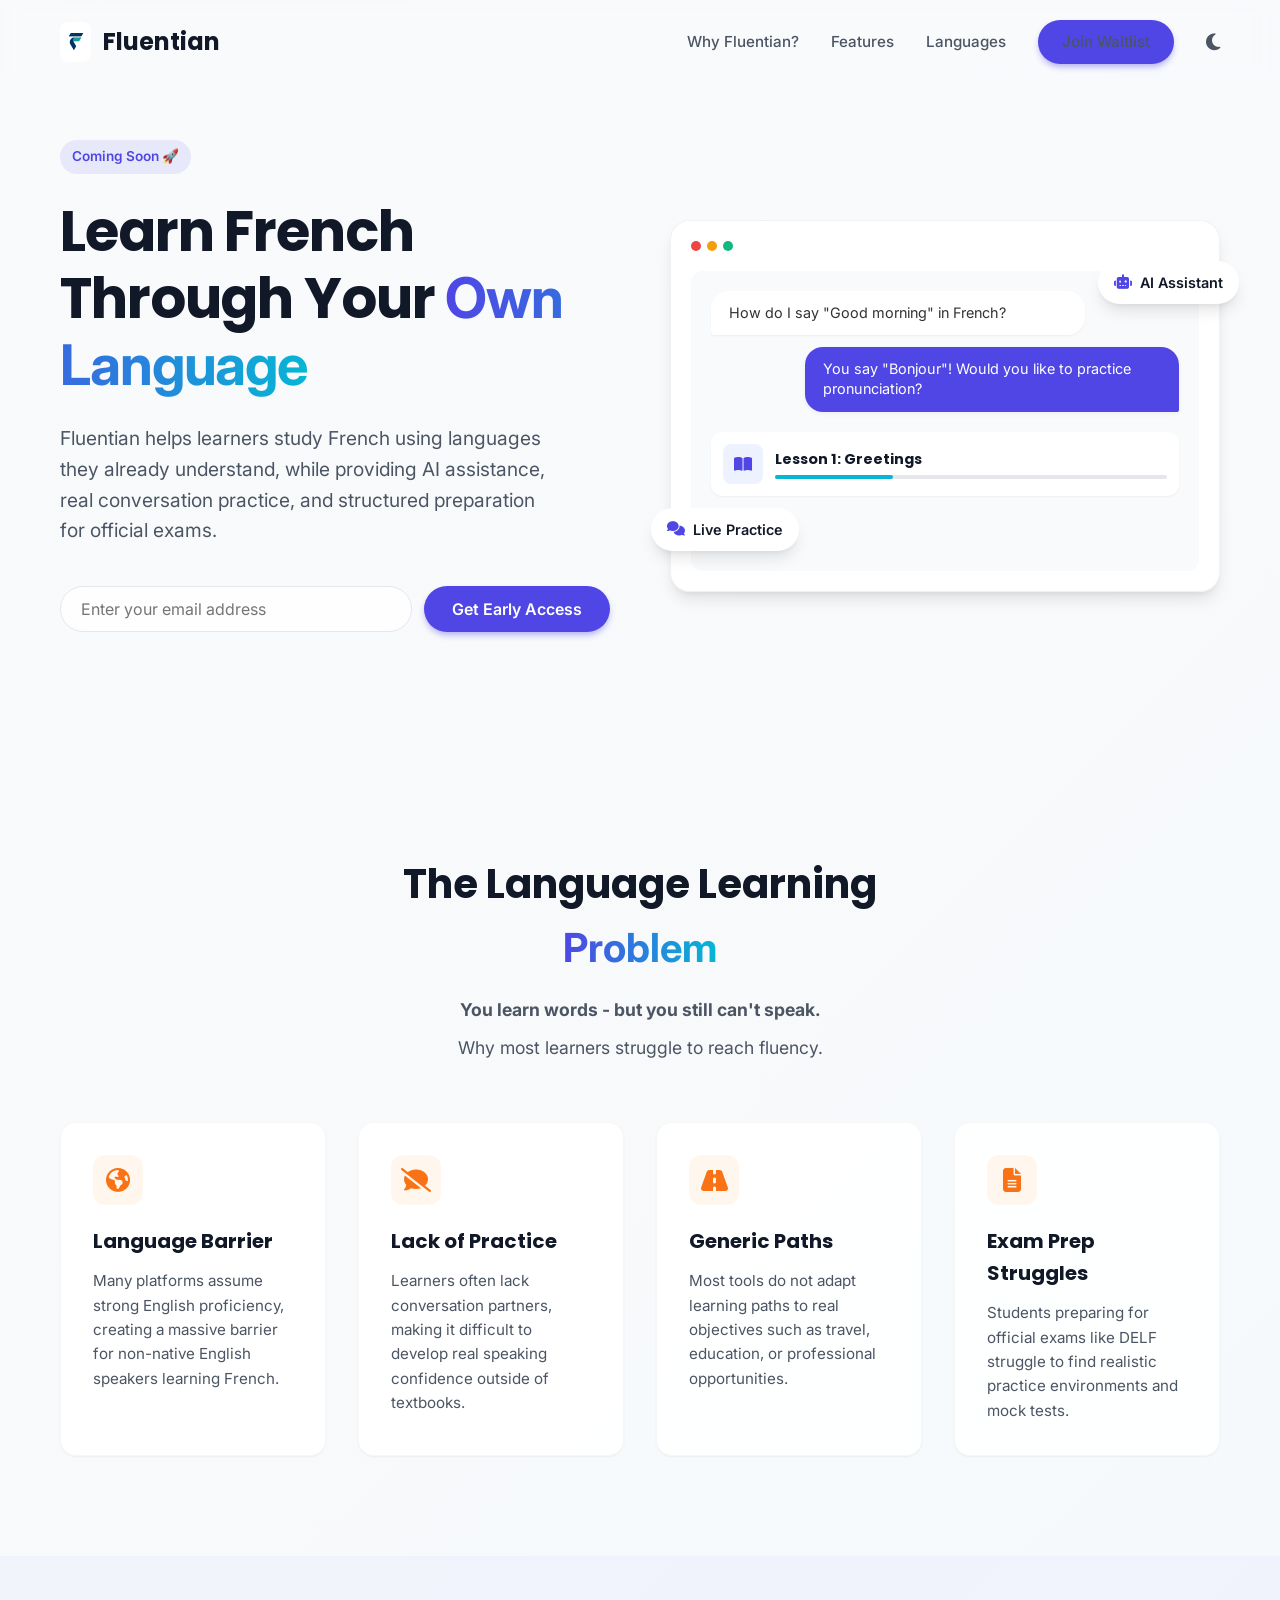
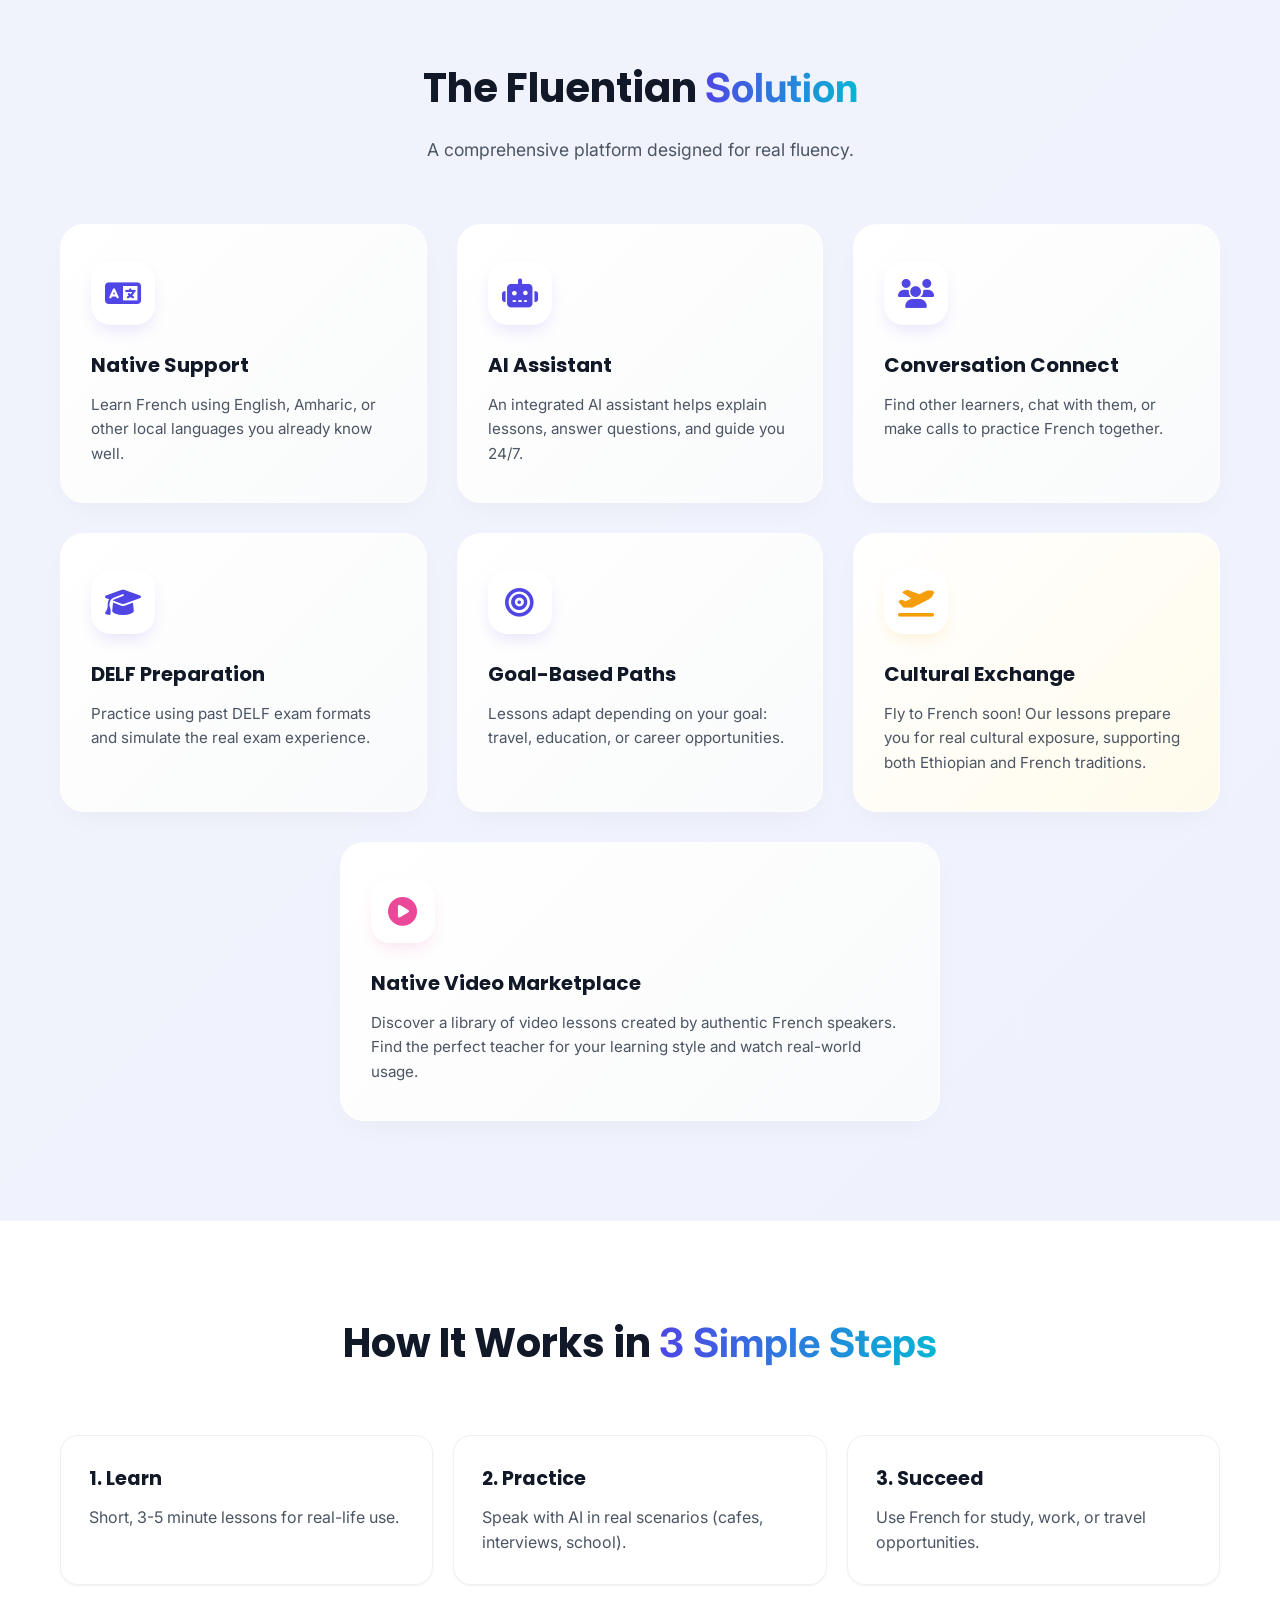
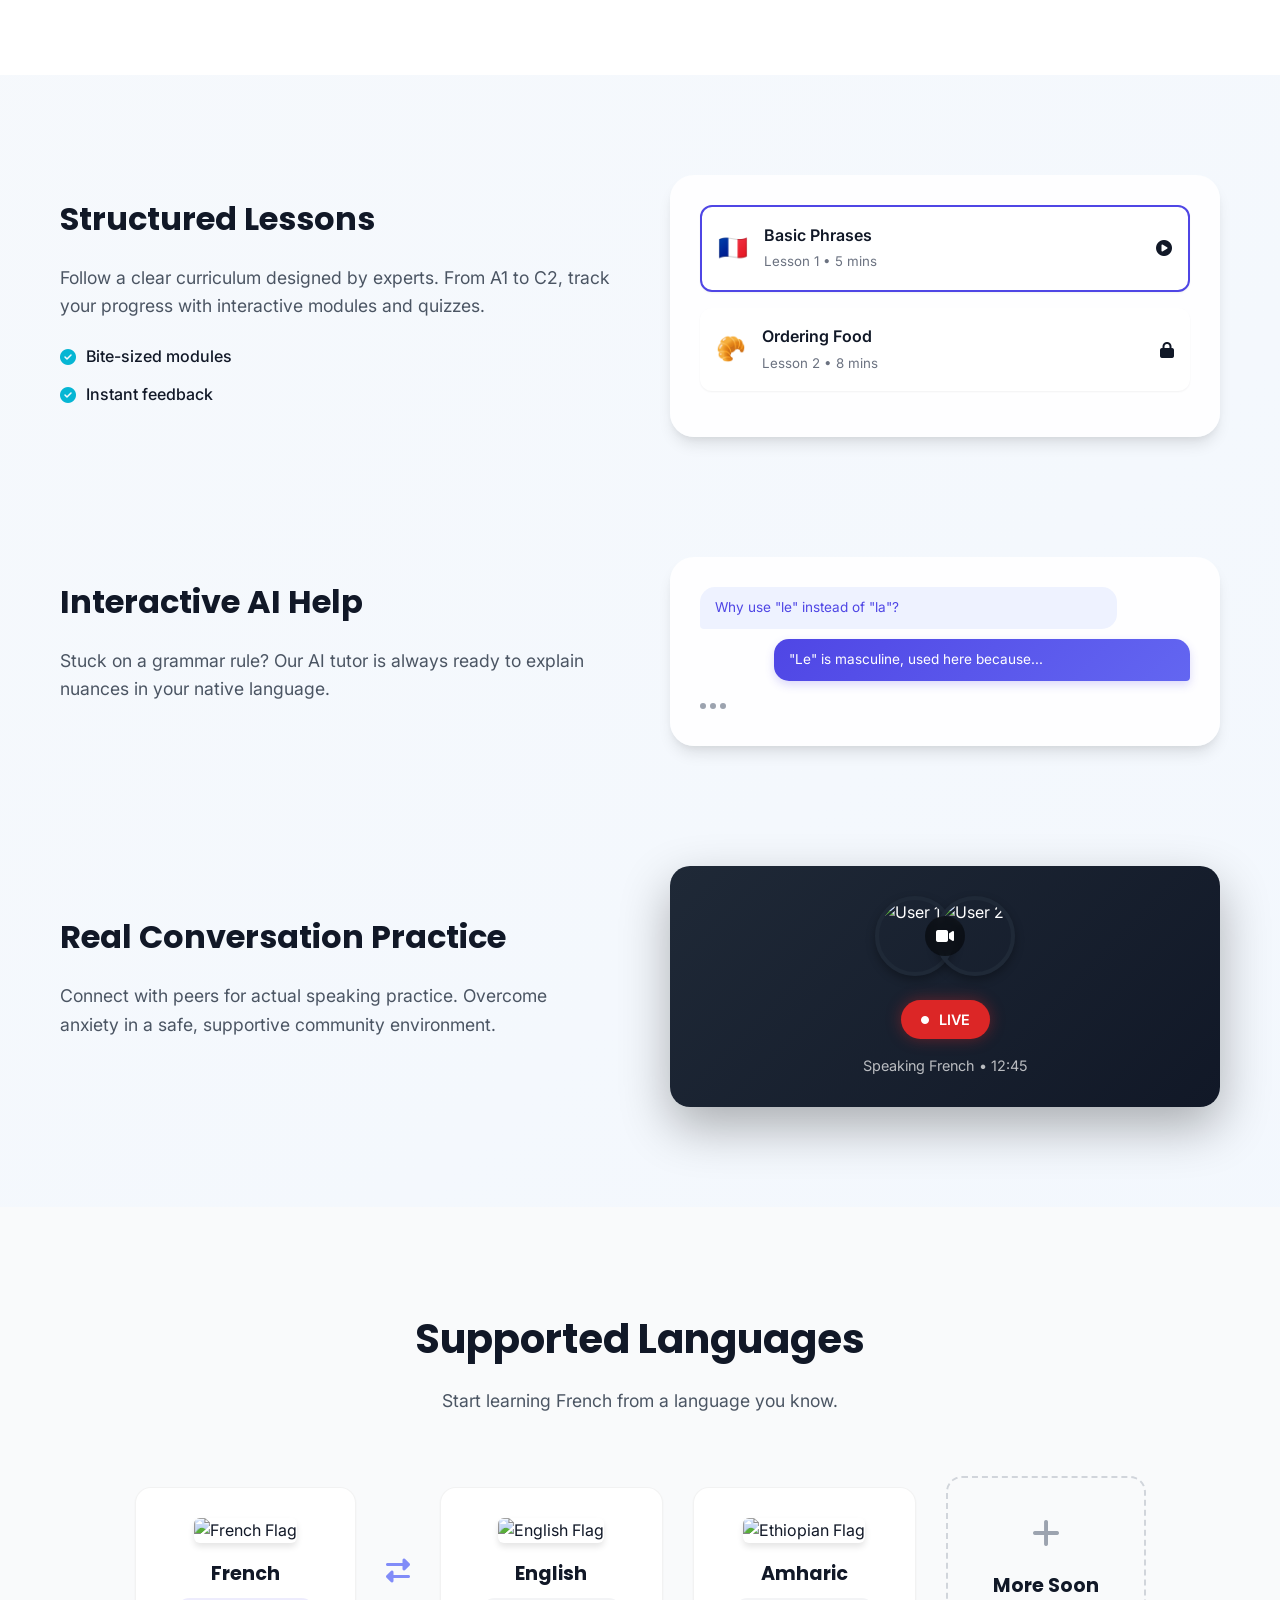
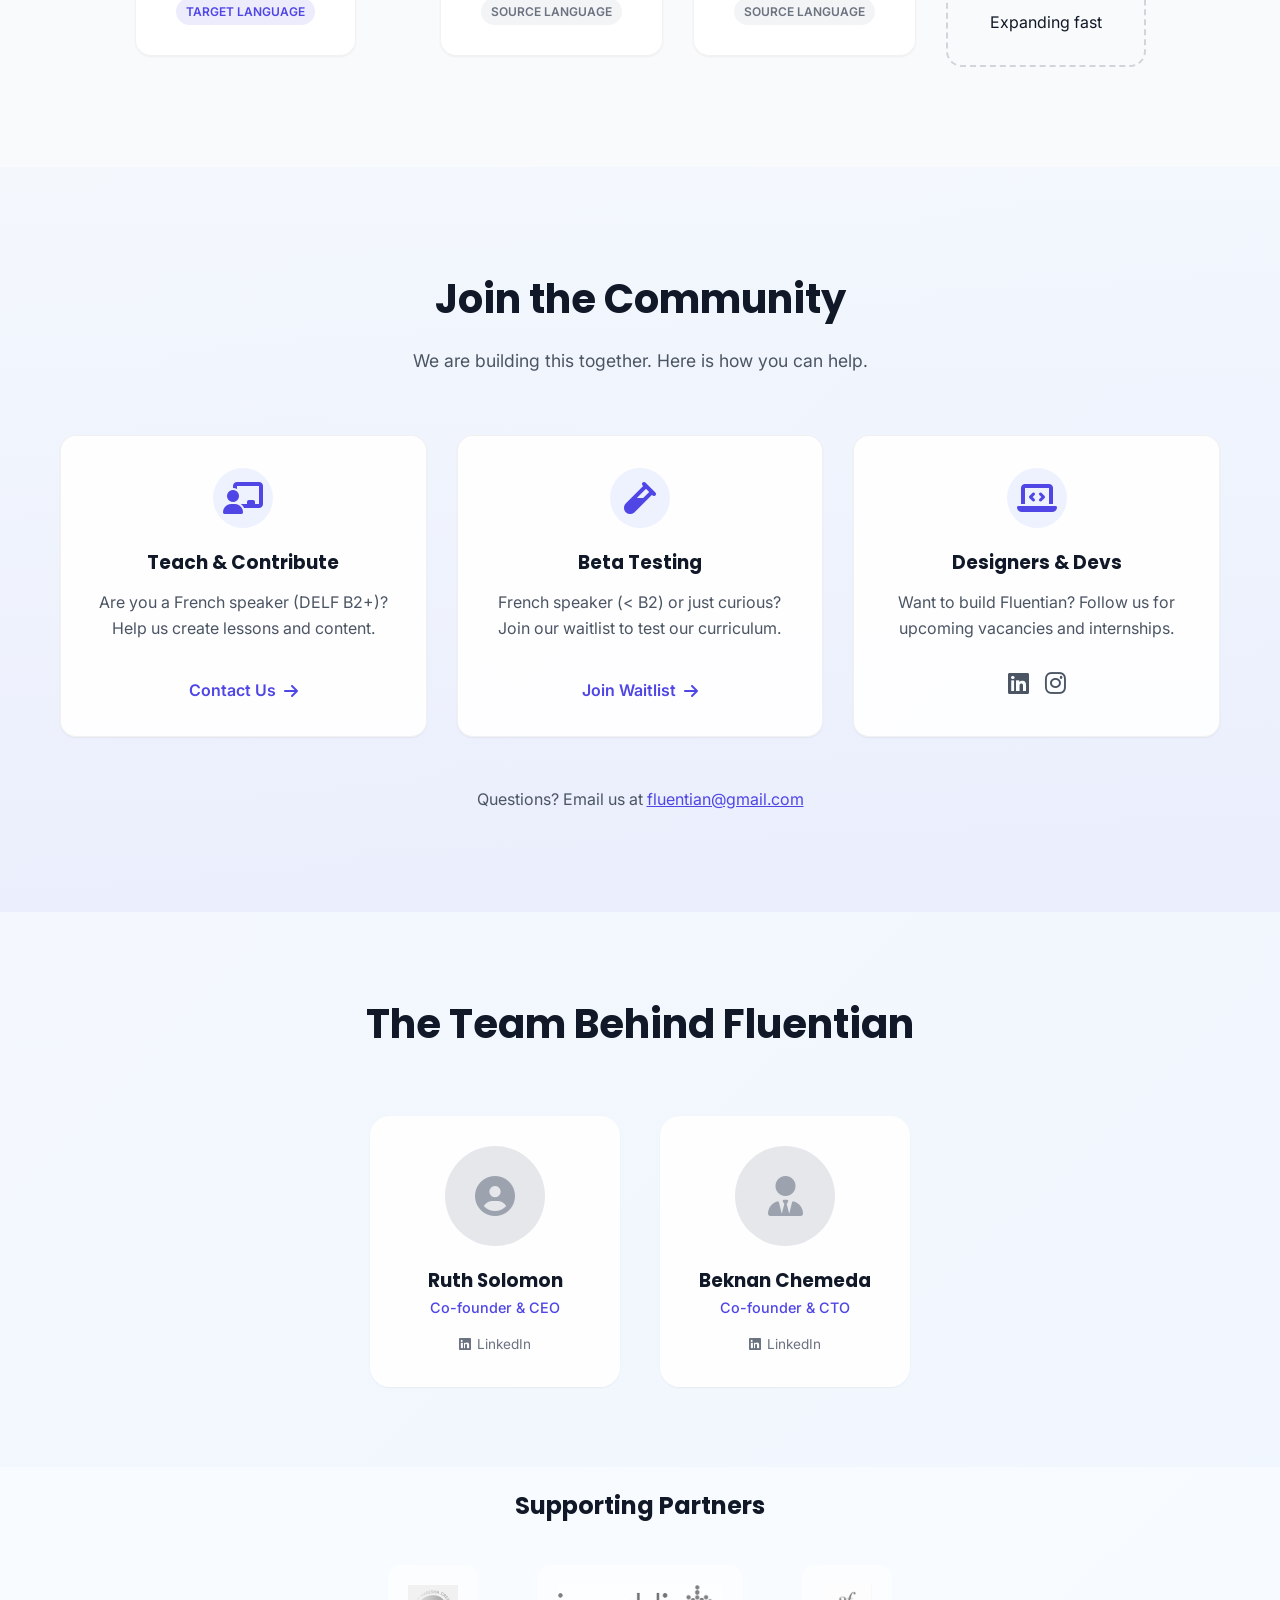
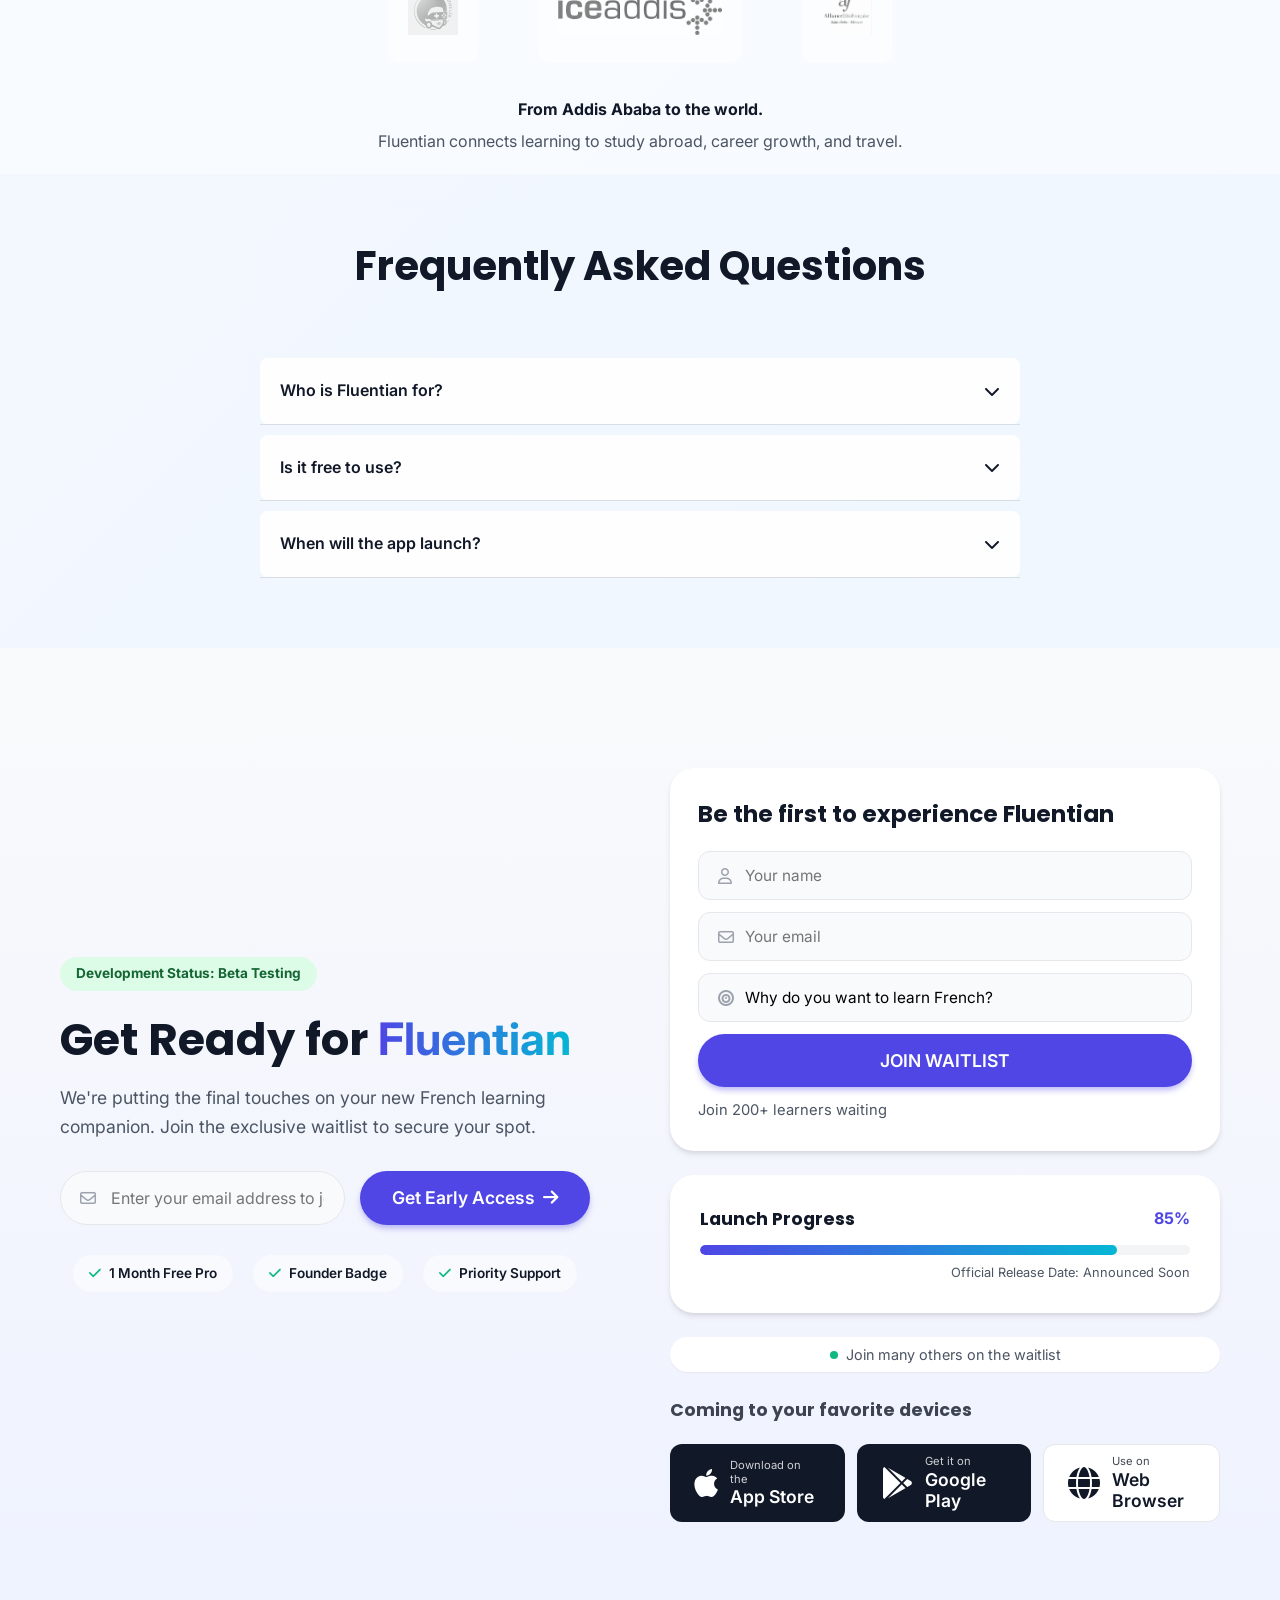
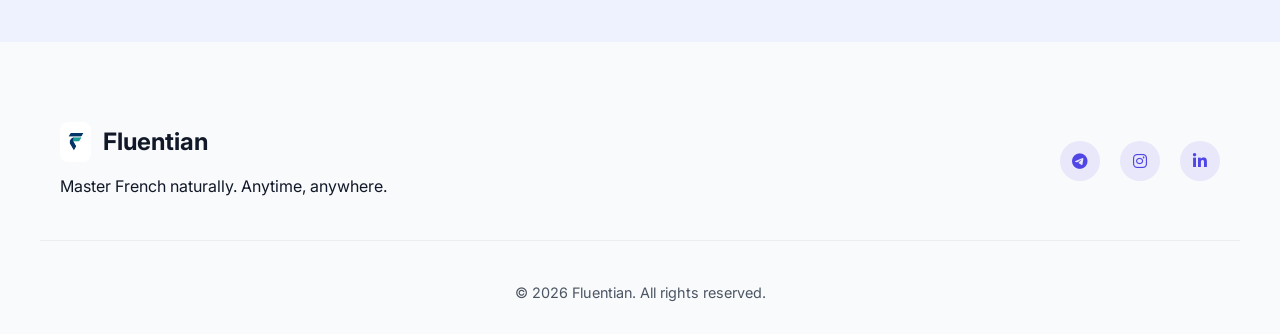
==== commit 8bd89b68: "feat: add new "How It Works" section and waitlist signup form with styling" ====
--- a/index.html
+++ b/index.html
@@ -118,6 +118,7 @@
         <div class="container">
             <div class="section-header reveal-up">
                 <h2>The Language Learning <span class="highlight">Problem</span></h2>
+                <p class="problem-hook">You learn words - but you still can't speak.</p>
                 <p>Why most learners struggle to reach fluency.</p>
             </div>
             
@@ -227,6 +228,30 @@
                         <h3>Native Video Marketplace</h3>
                         <p>Discover a library of video lessons created by authentic French speakers. Find the perfect teacher for your learning style and watch real-world usage.</p>
                     </div>
+                </div>
+            </div>
+        </div>
+    </section>
+
+    <!-- How It Works in 3 Steps -->
+    <section class="steps-section">
+        <div class="container">
+            <div class="section-header reveal-up">
+                <h2>How It Works in <span class="gradient-text">3 Simple Steps</span></h2>
+            </div>
+
+            <div class="steps-grid">
+                <div class="step-card reveal-up" style="animation-delay: 0.1s">
+                    <h3>1. Learn</h3>
+                    <p>Short, 3-5 minute lessons for real-life use.</p>
+                </div>
+                <div class="step-card reveal-up" style="animation-delay: 0.2s">
+                    <h3>2. Practice</h3>
+                    <p>Speak with AI in real scenarios (cafes, interviews, school).</p>
+                </div>
+                <div class="step-card reveal-up" style="animation-delay: 0.3s">
+                    <h3>3. Succeed</h3>
+                    <p>Use French for study, work, or travel opportunities.</p>
                 </div>
             </div>
         </div>
@@ -433,6 +458,10 @@
                 <div class="partner-item reveal-up" style="animation-delay: 0.2s" title="Alliance Ethio-française">
                     <img src="./af.png" alt="Alliance Ethio-française" class="partner-img">
                 </div>
+            </div>
+            <div class="opportunity-line reveal-up">
+                <p><strong>From Addis Ababa to the world.</strong></p>
+                <p>Fluentian connects learning to study abroad, career growth, and travel.</p>
             </div>
         </div>
     </section>
@@ -505,6 +534,32 @@
 
                 <!-- Right Side: Progress & Info -->
                 <div class="launch-right reveal-left">
+                    <div class="waitlist-signup-card">
+                        <h3>Be the first to experience Fluentian</h3>
+                        <form class="waitlist-signup-form" name="submit-to-google-sheet">
+                            <div class="input-wrapper">
+                                <i class="far fa-user form-icon"></i>
+                                <input type="text" name="name" placeholder="Your name" required>
+                            </div>
+                            <div class="input-wrapper">
+                                <i class="far fa-envelope form-icon"></i>
+                                <input type="email" name="email" placeholder="Your email" required>
+                            </div>
+                            <div class="input-wrapper select-wrapper">
+                                <i class="fas fa-bullseye form-icon"></i>
+                                <select name="reason" aria-label="Why do you want to learn French?" required>
+                                    <option value="" disabled selected>Why do you want to learn French?</option>
+                                    <option value="Study abroad">Study abroad</option>
+                                    <option value="Career growth">Career growth</option>
+                                    <option value="Travel">Travel</option>
+                                    <option value="Personal interest">Personal interest</option>
+                                </select>
+                            </div>
+                            <button type="submit" class="btn btn-primary btn-large">JOIN WAITLIST</button>
+                        </form>
+                        <p class="waitlist-count-text">Join 200+ learners waiting</p>
+                    </div>
+
                     <div class="progress-card">
                         <div class="progress-header">
                             <h3>Launch Progress</h3>
--- a/styles.css
+++ b/styles.css
@@ -1119,6 +1119,55 @@
     margin-bottom: 12px;
 }
 
+.problem-hook {
+    font-size: 1.1rem;
+    font-weight: 700;
+    color: var(--text-main);
+    margin-bottom: 10px;
+}
+
+.steps-section {
+    padding: 90px 0;
+    background: white;
+}
+
+.steps-grid {
+    display: grid;
+    grid-template-columns: repeat(3, 1fr);
+    gap: 20px;
+}
+
+.step-card {
+    background: var(--card-bg);
+    border: 1px solid rgba(0, 0, 0, 0.06);
+    border-radius: 18px;
+    padding: 28px;
+    box-shadow: var(--shadow-sm);
+}
+
+.step-card h3 {
+    margin-bottom: 10px;
+    font-size: 1.2rem;
+}
+
+.step-card p {
+    color: var(--text-secondary);
+}
+
+.opportunity-line {
+    margin-top: 34px;
+    text-align: center;
+}
+
+.opportunity-line p {
+    margin: 0;
+}
+
+.opportunity-line p + p {
+    margin-top: 6px;
+    color: var(--text-secondary);
+}
+
 /* Launch Section Refined */
 .launch-section {
     padding: 120px 0;
@@ -2037,6 +2086,61 @@
     justify-content: center;
 }
 
+.waitlist-signup-card {
+    background: white;
+    border-radius: 24px;
+    box-shadow: var(--shadow-md);
+    padding: 28px;
+    margin-bottom: 24px;
+}
+
+.waitlist-signup-card h3 {
+    margin: 0 0 18px;
+    font-size: 1.45rem;
+}
+
+.waitlist-signup-form {
+    display: flex;
+    flex-direction: column;
+    gap: 12px;
+}
+
+.waitlist-signup-form .input-wrapper {
+    width: 100%;
+}
+
+.waitlist-signup-form input,
+.waitlist-signup-form select {
+    width: 100%;
+    padding: 14px 16px 14px 46px;
+    border-radius: 12px;
+    border: 1px solid #E5E7EB;
+    background: #F9FAFB;
+    font-size: 0.96rem;
+    outline: none;
+}
+
+.waitlist-signup-form select {
+    appearance: none;
+}
+
+.waitlist-signup-form input:focus,
+.waitlist-signup-form select:focus {
+    border-color: var(--primary);
+    box-shadow: 0 0 0 4px rgba(79, 70, 229, 0.1);
+    background: white;
+}
+
+.waitlist-signup-form .btn-large {
+    justify-content: center;
+}
+
+.waitlist-count-text {
+    margin: 12px 0 0;
+    font-size: 0.92rem;
+    color: var(--text-secondary);
+}
+
 .platforms-preview-split h3 {
     font-size: 1.1rem;
     margin-bottom: 20px;
@@ -2060,6 +2164,37 @@
     border: 1px solid #374151;
 }
 
+body.dark-mode .steps-section {
+    background: #111827;
+}
+
+body.dark-mode .step-card {
+    border-color: #374151;
+    background: #1F2937;
+}
+
+body.dark-mode .opportunity-line p + p,
+body.dark-mode .problem-hook {
+    color: var(--text-secondary);
+}
+
+body.dark-mode .waitlist-signup-card {
+    background: #1F2937;
+    border: 1px solid #374151;
+}
+
+body.dark-mode .waitlist-signup-form input,
+body.dark-mode .waitlist-signup-form select {
+    background: #111827;
+    border-color: #374151;
+    color: var(--text-main);
+}
+
+body.dark-mode .waitlist-signup-form input:focus,
+body.dark-mode .waitlist-signup-form select:focus {
+    background: #111827;
+}
+
 body.dark-mode .progress-header h3 {
     color: var(--text-main);
 }
@@ -2073,3 +2208,9 @@
     color: var(--text-secondary);
 }
 
+@media (max-width: 900px) {
+    .steps-grid {
+        grid-template-columns: 1fr;
+    }
+}
+
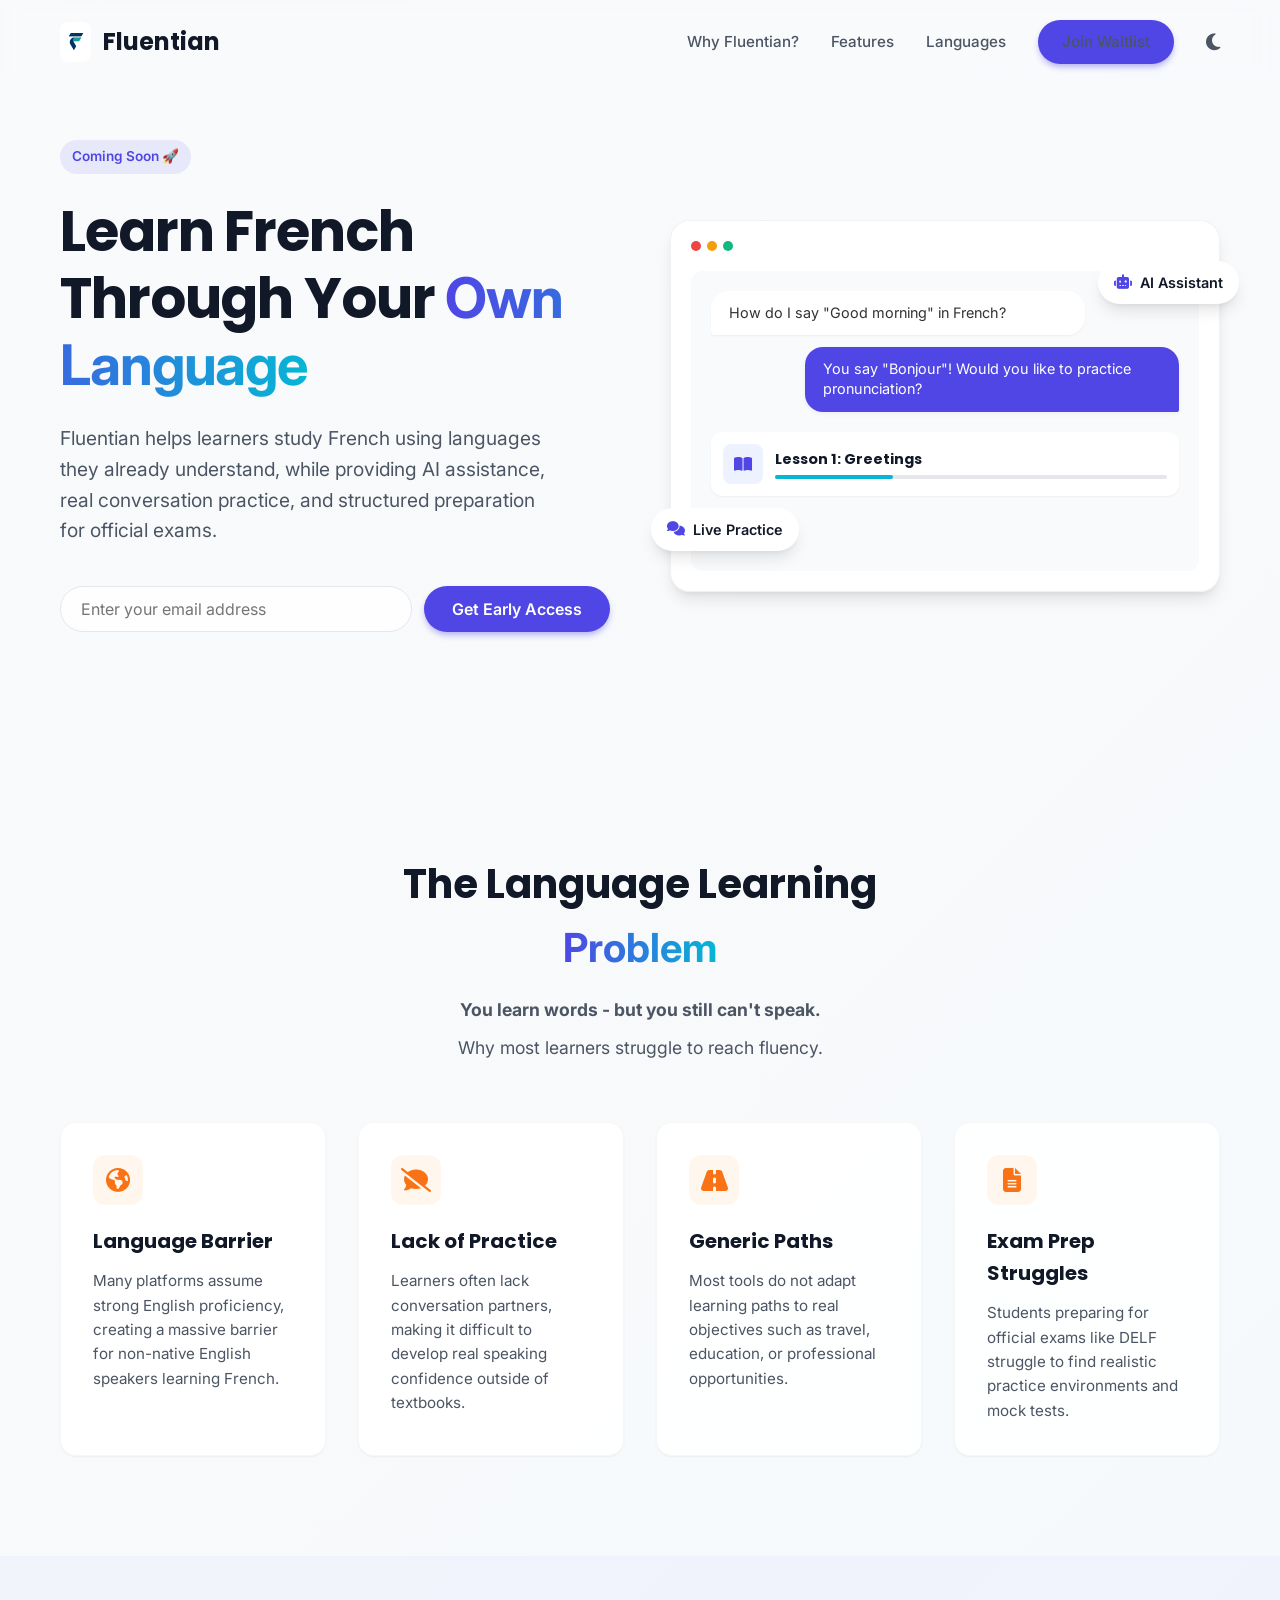
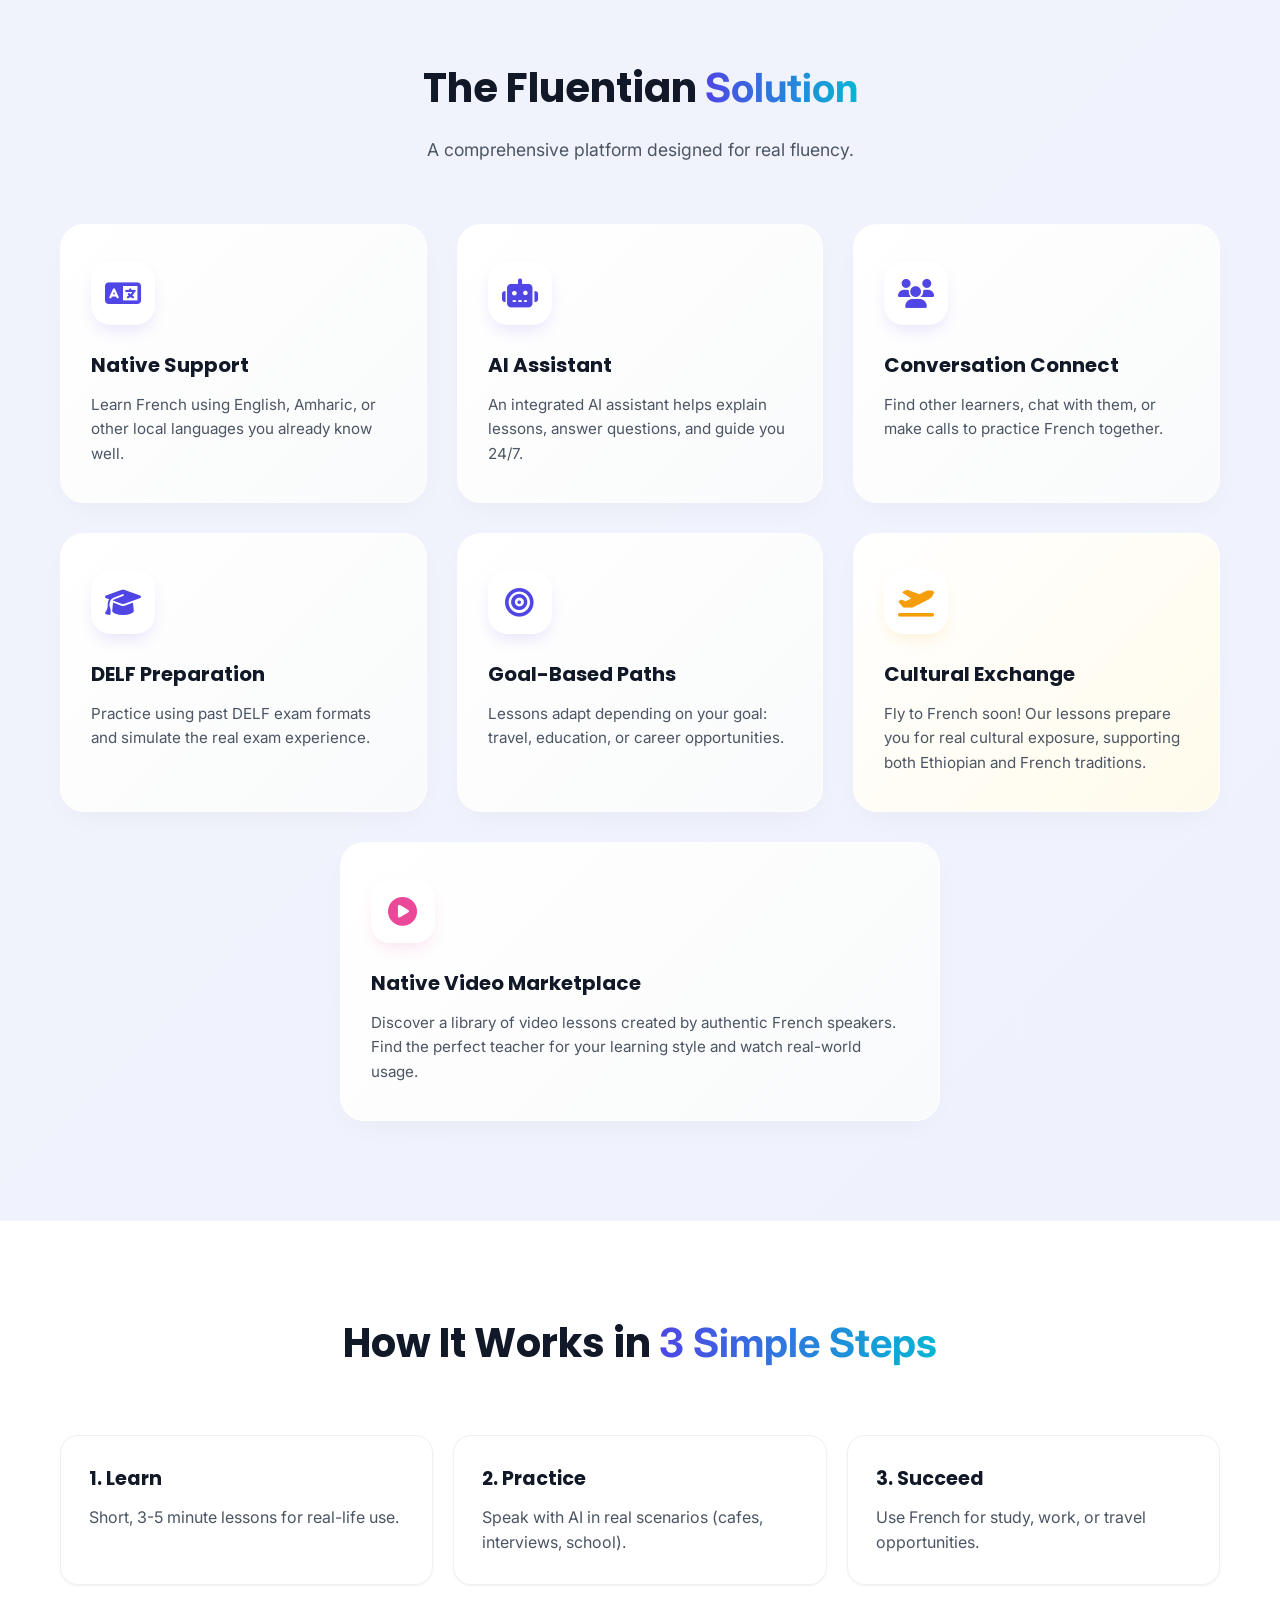
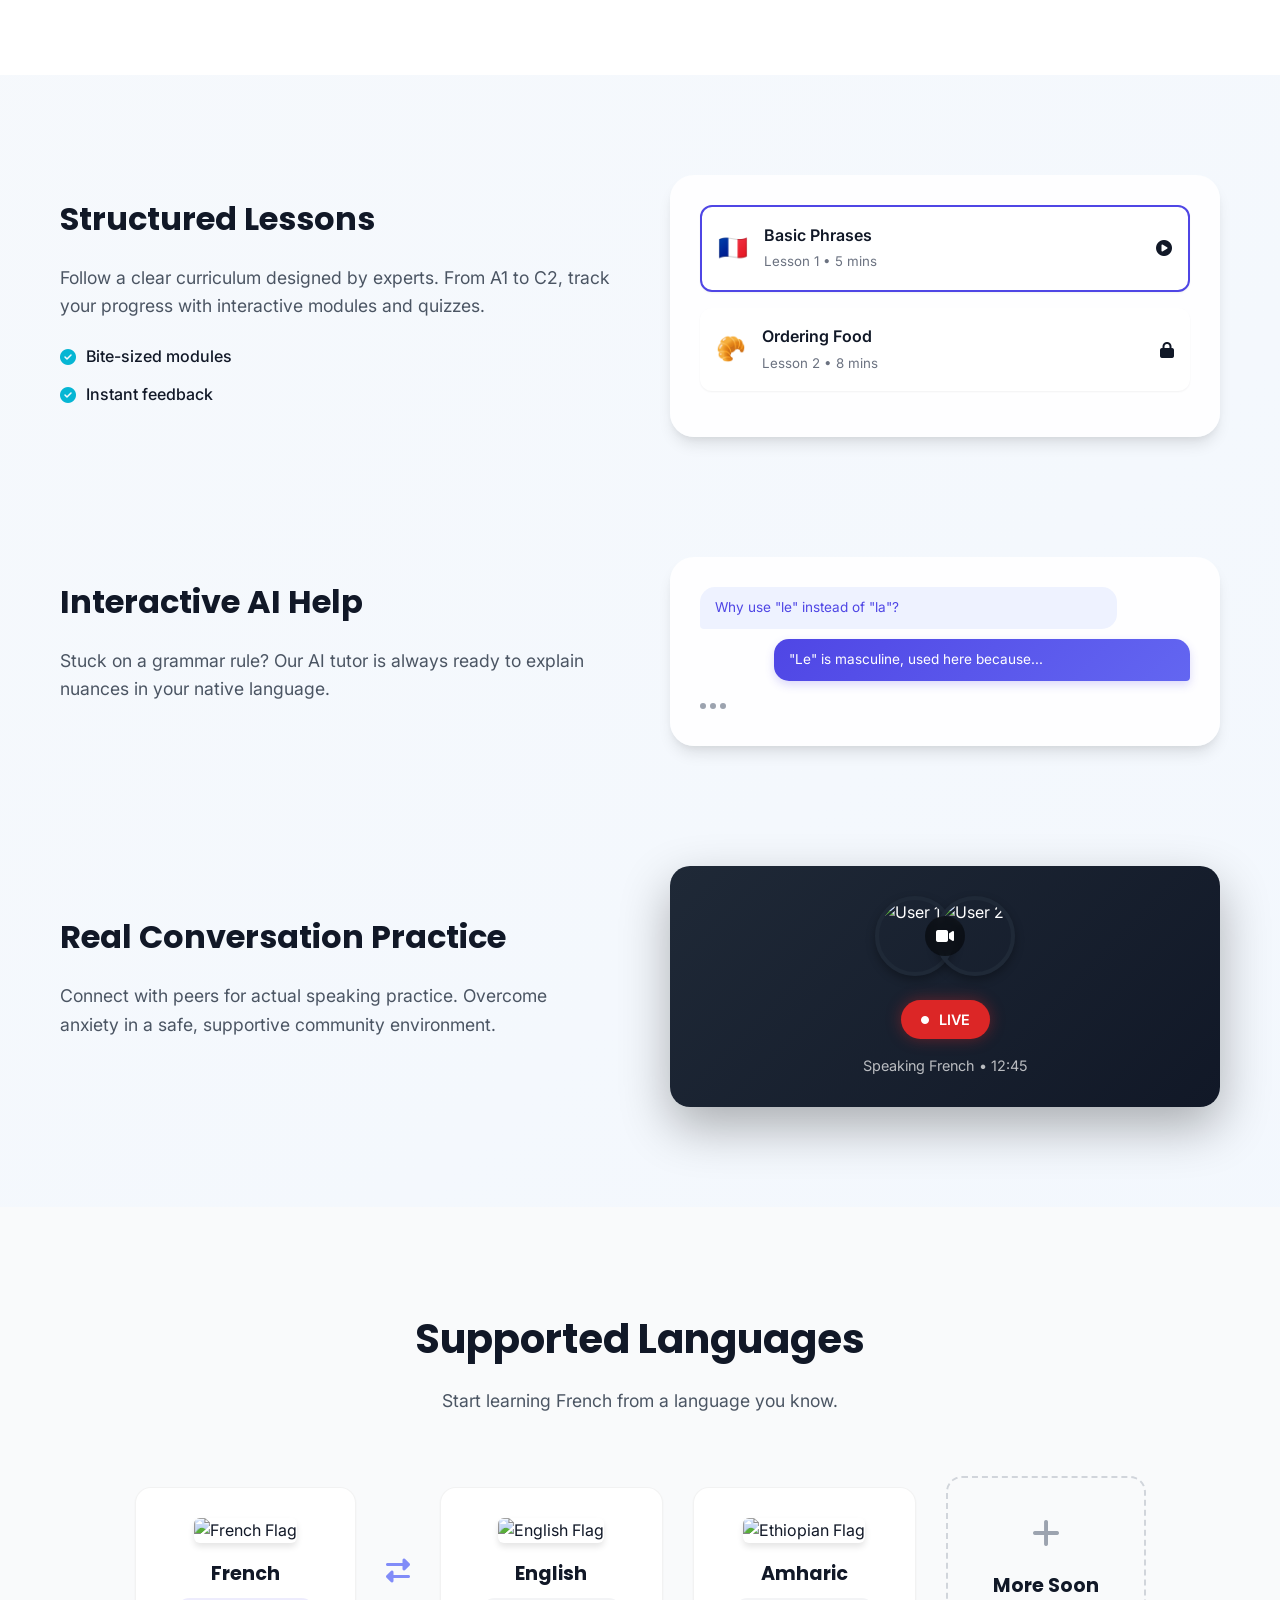
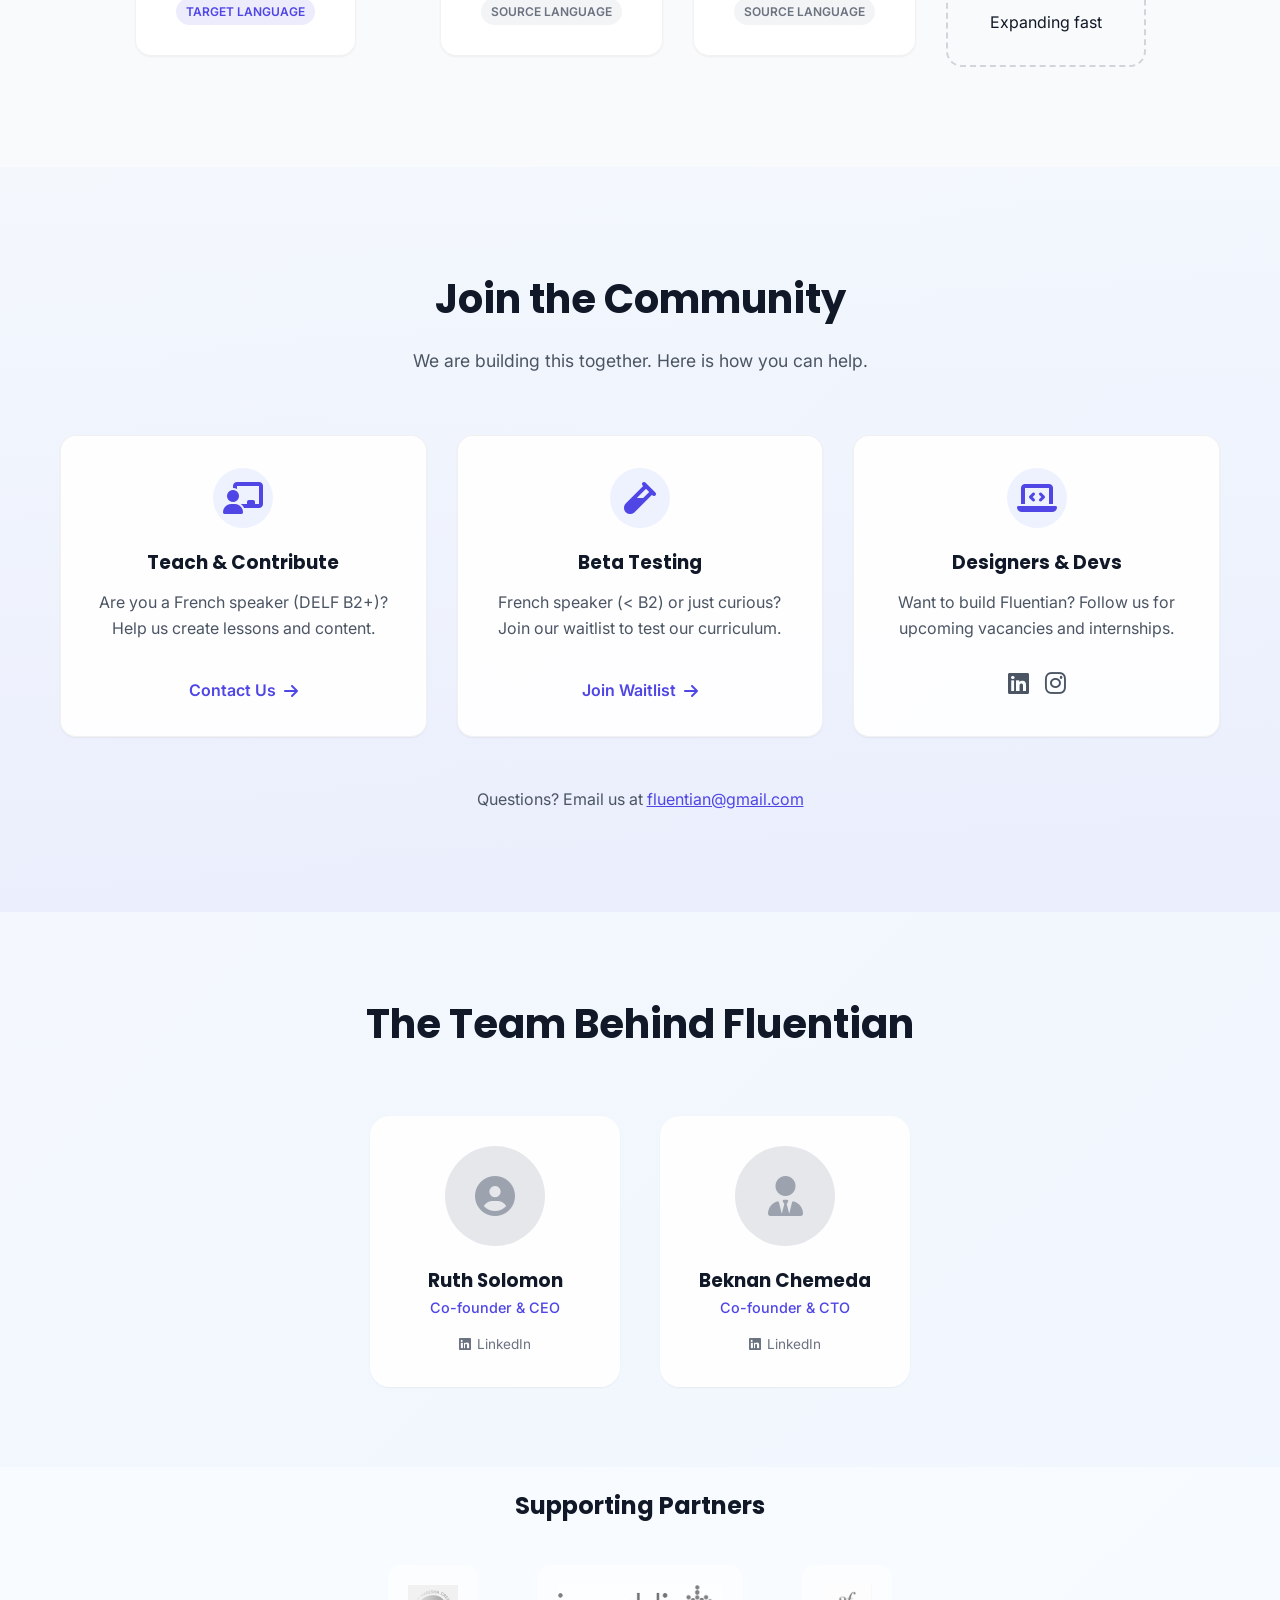
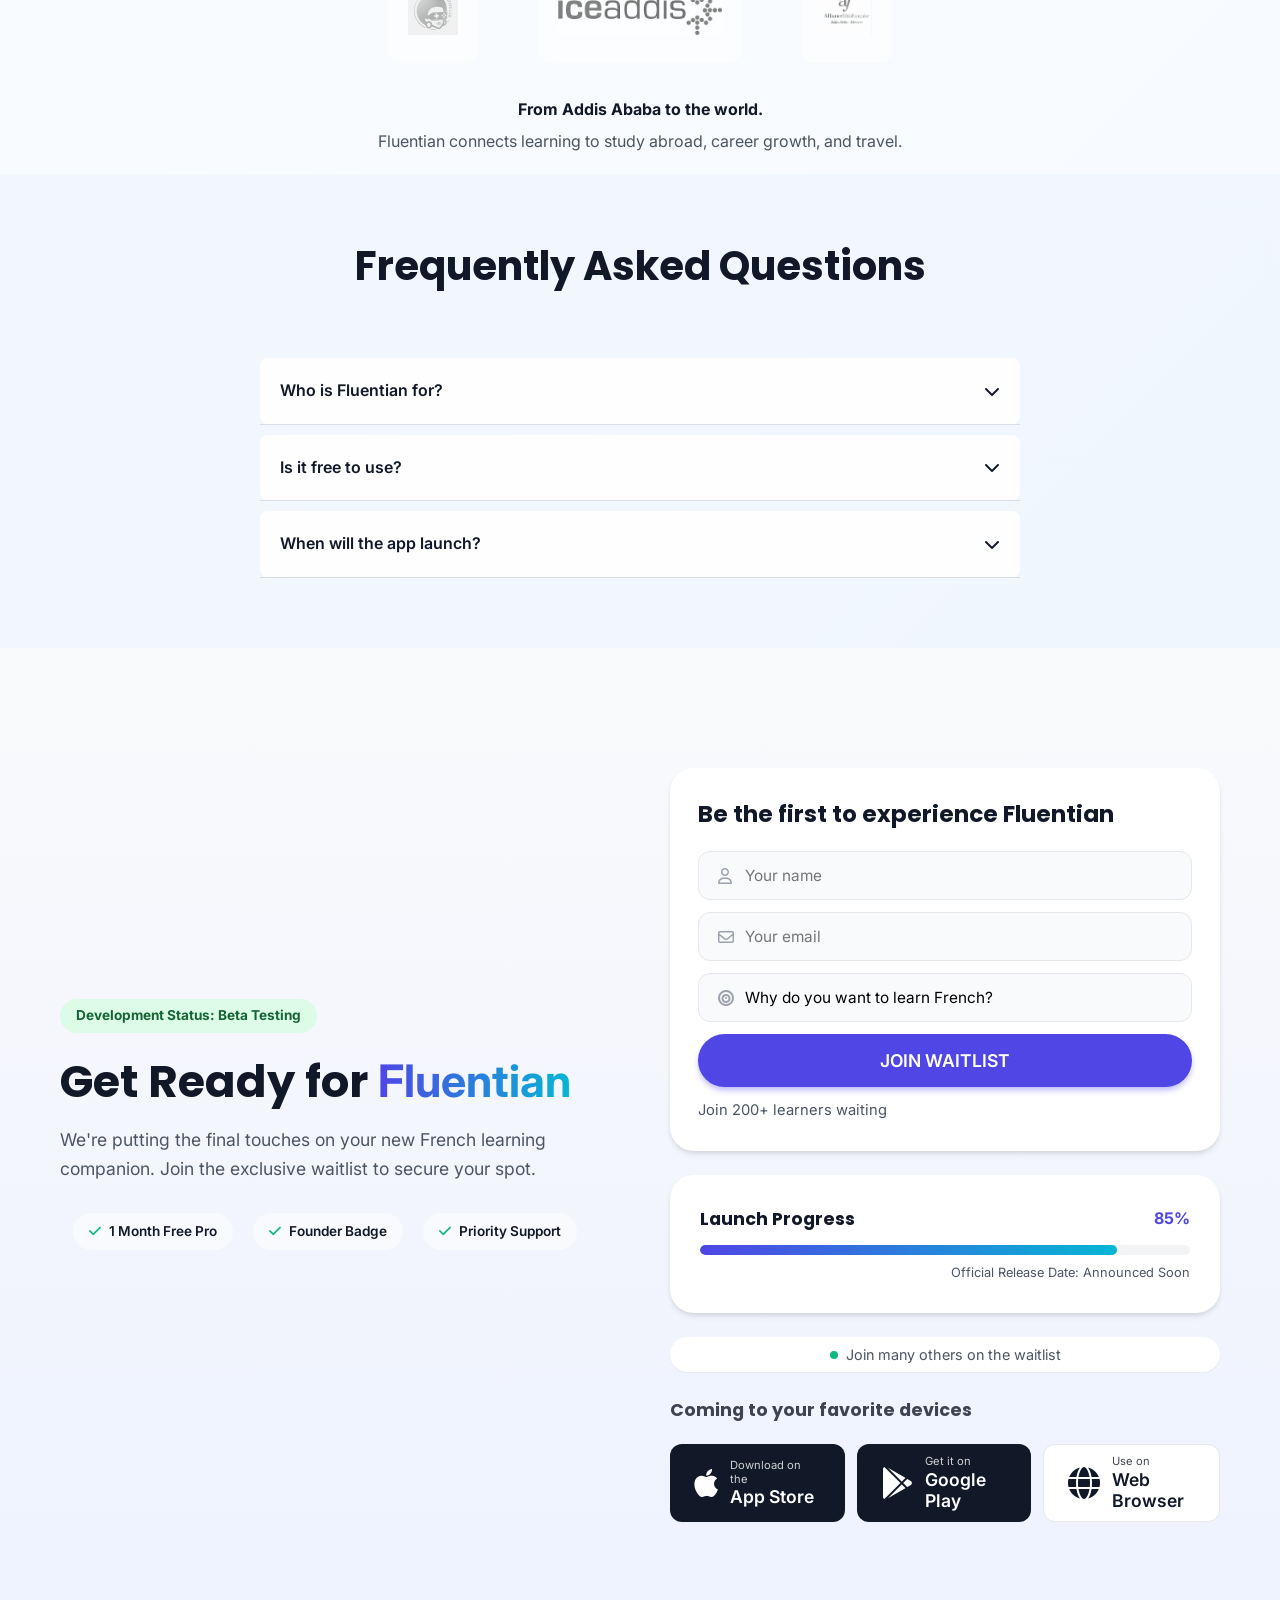
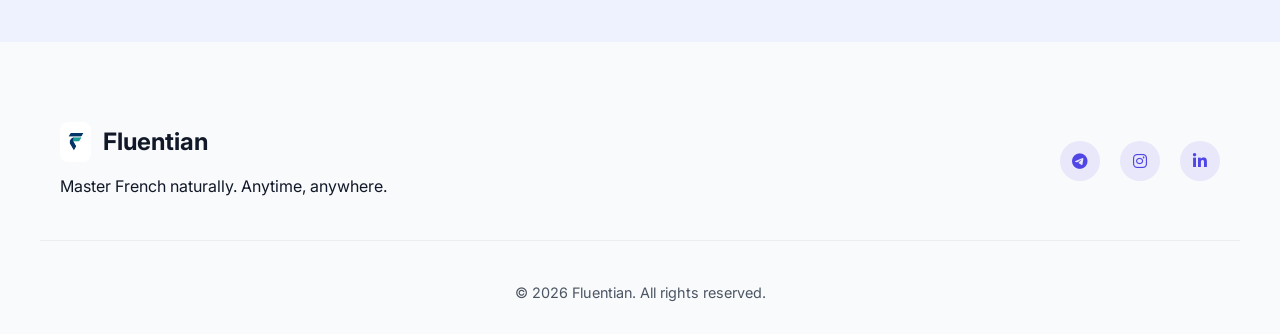
==== commit b82eb334: "fix: remove redundant waitlist form from launch section" ====
--- a/index.html
+++ b/index.html
@@ -513,17 +513,6 @@
                     <span class="status-badge">Development Status: Beta Testing</span>
                     <h2>Get Ready for <span class="highlight">Fluentian</span></h2>
                     <p class="launch-text">We're putting the final touches on your new French learning companion. Join the exclusive waitlist to secure your spot.</p>
-                    
-                    <form class="launch-form launch-form-split" name="submit-to-google-sheet">
-                        <div class="input-wrapper">
-                            <i class="far fa-envelope form-icon"></i>
-                            <input type="email" name="email" placeholder="Enter your email address to join waitlist" required>
-                        </div>
-                        <button type="submit" class="btn btn-primary btn-large">
-                            Get Early Access <i class="fas fa-arrow-right"></i>
-                        </button>
-                    </form>
-                    <div id="form-msg"></div>
                     
                     <div class="waitlist-perks">
                         <div class="perk-item"><i class="fas fa-check"></i> 1 Month Free Pro</div>
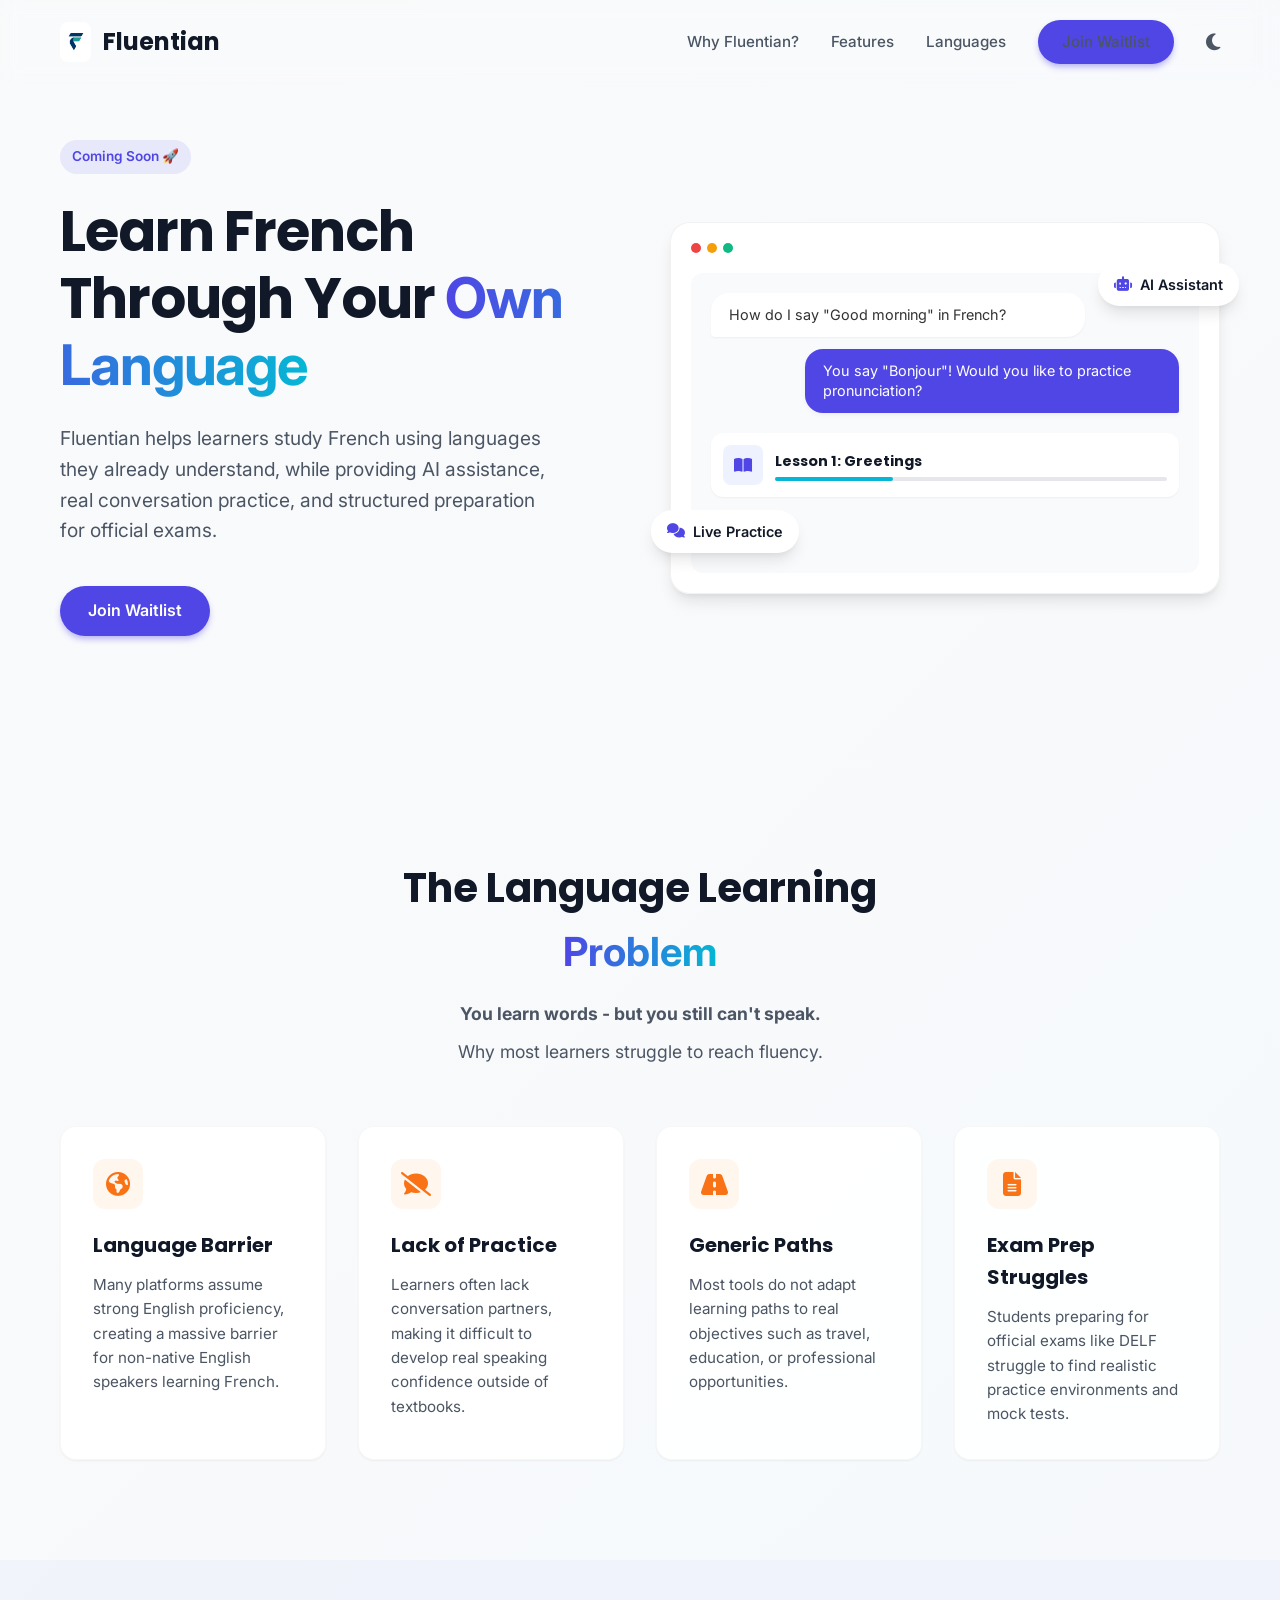
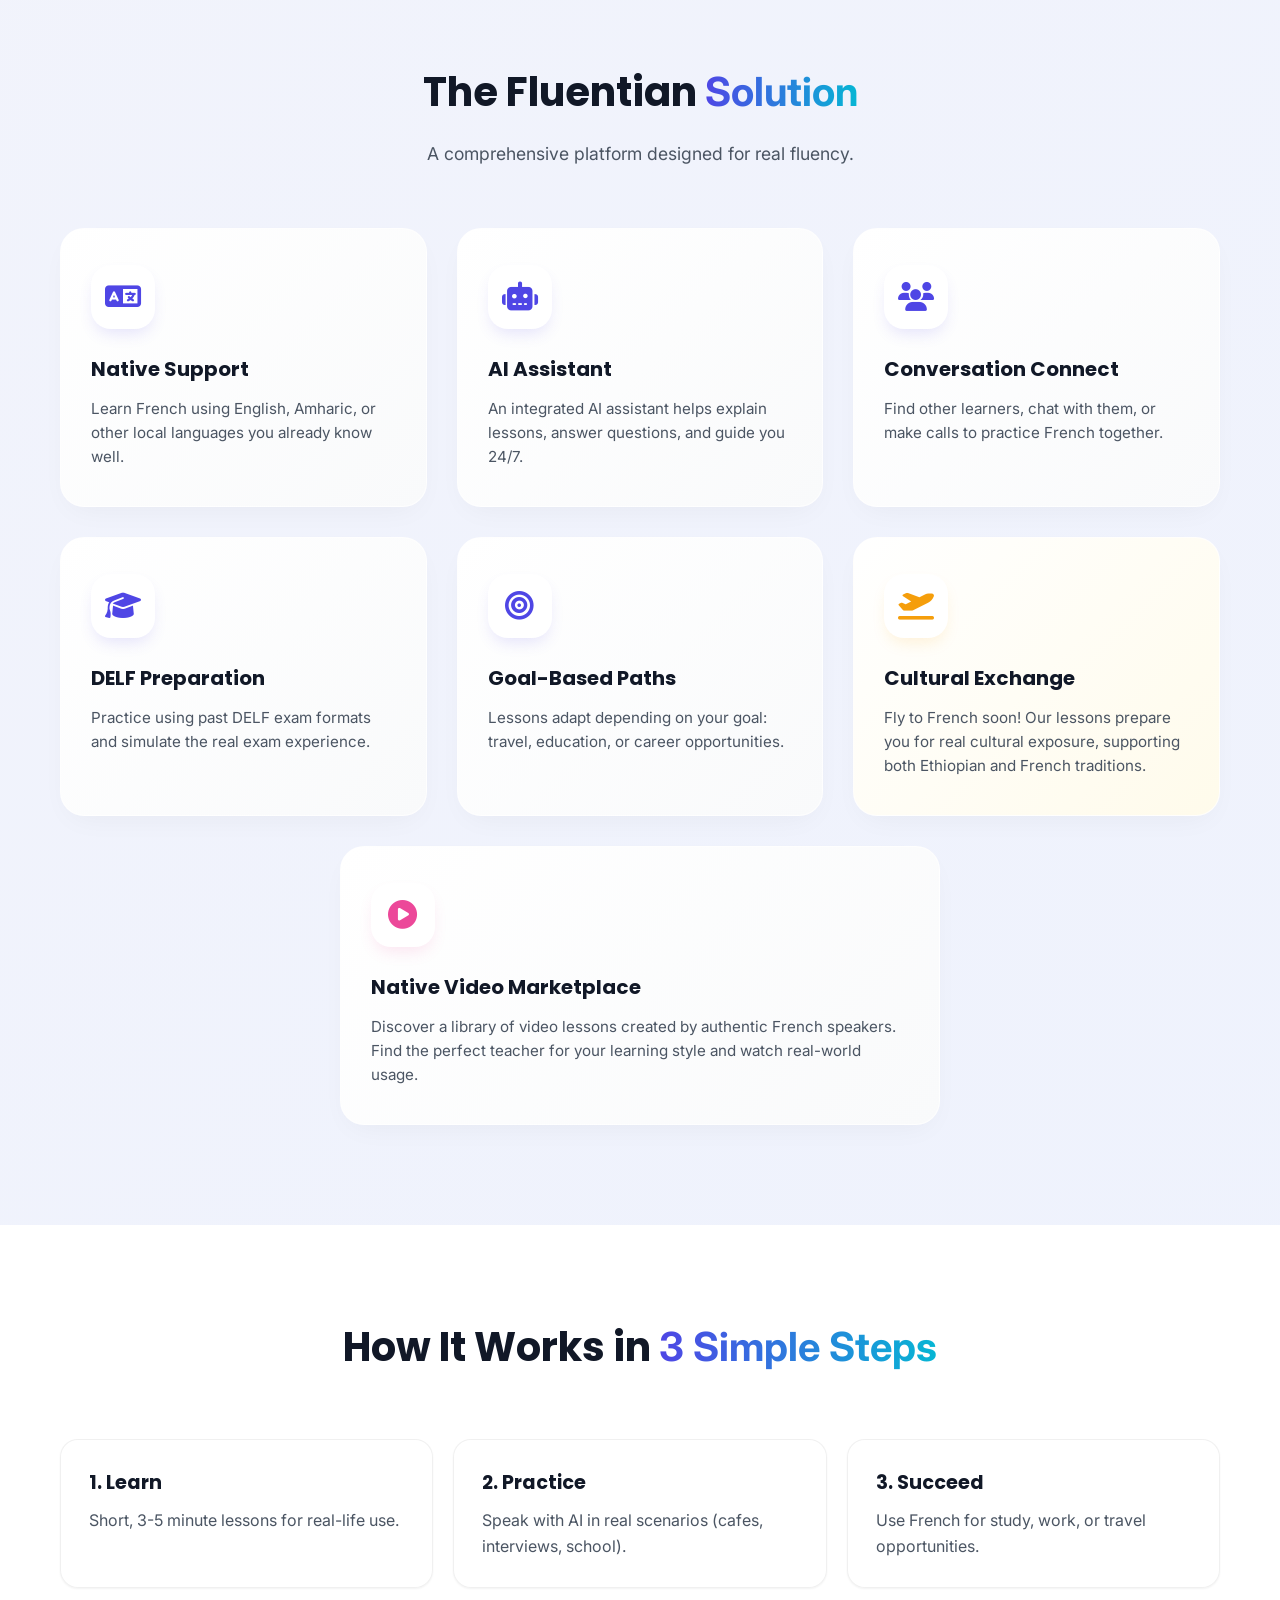
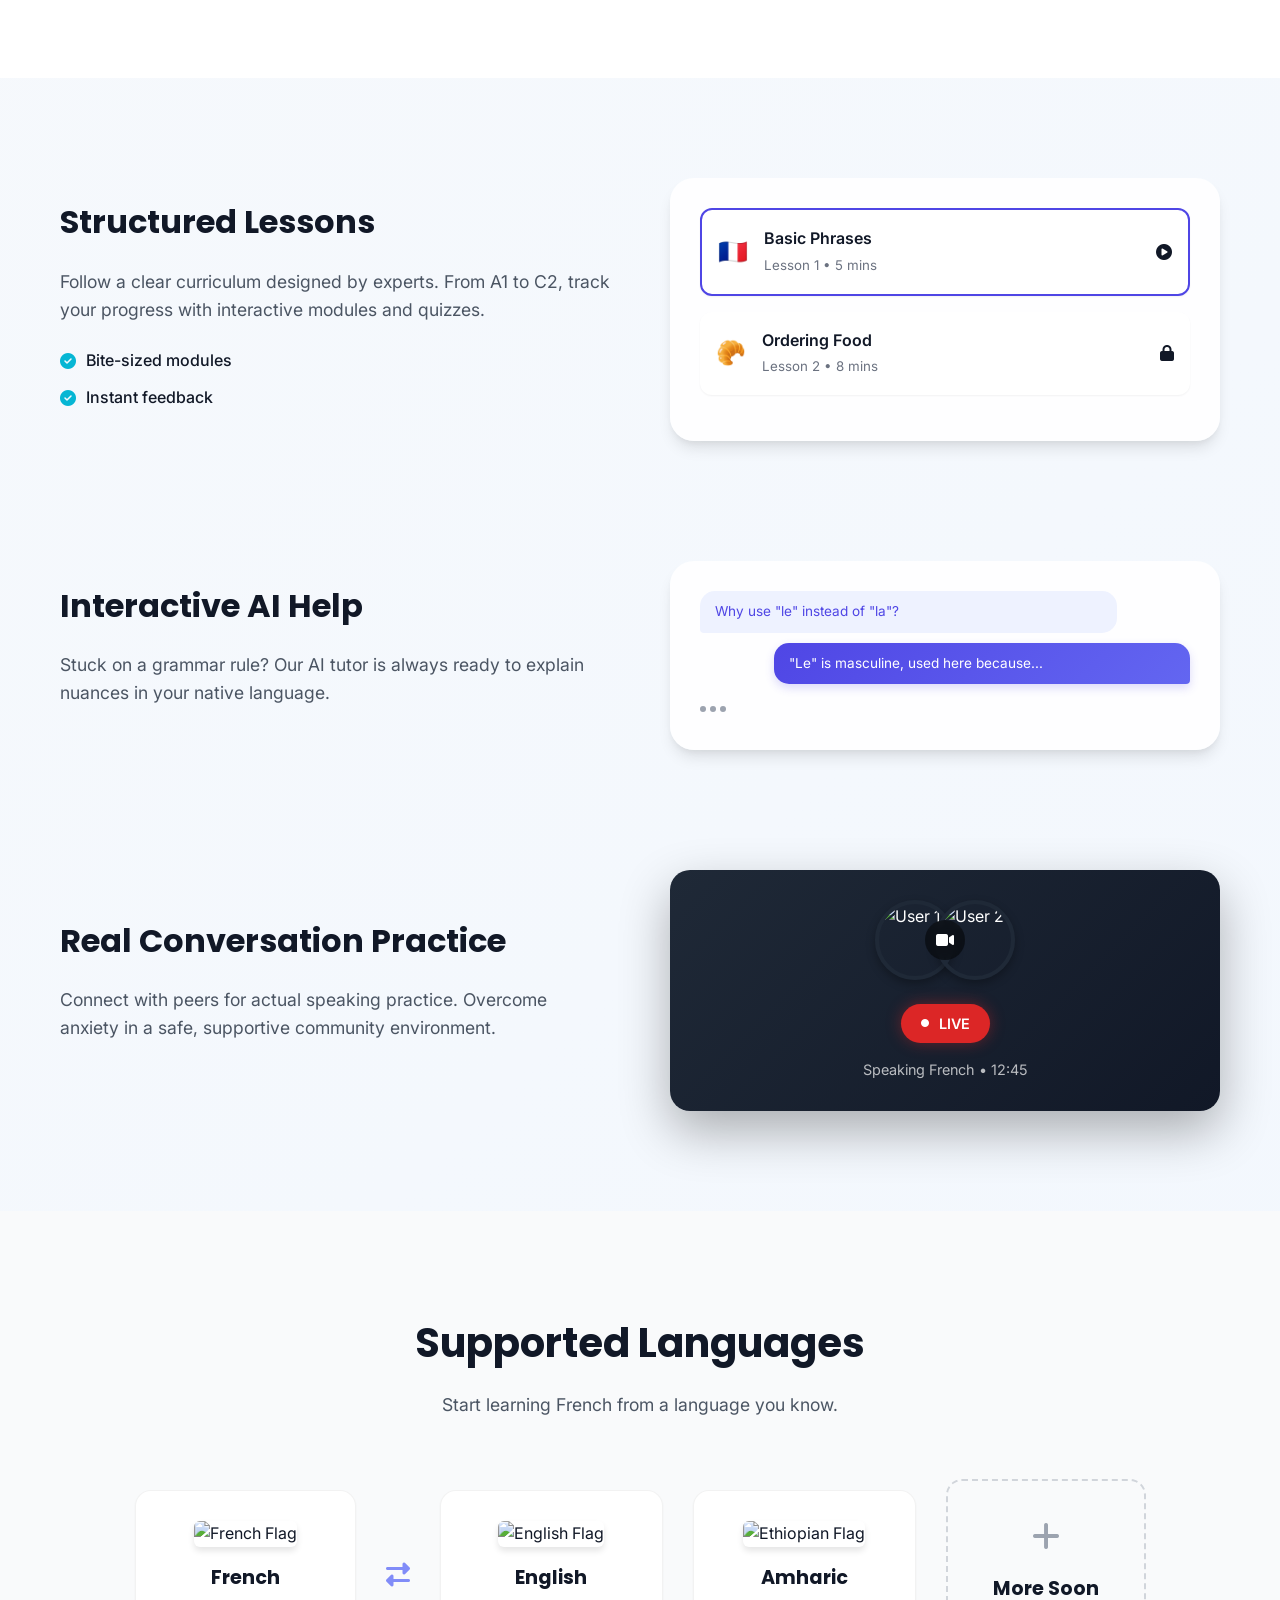
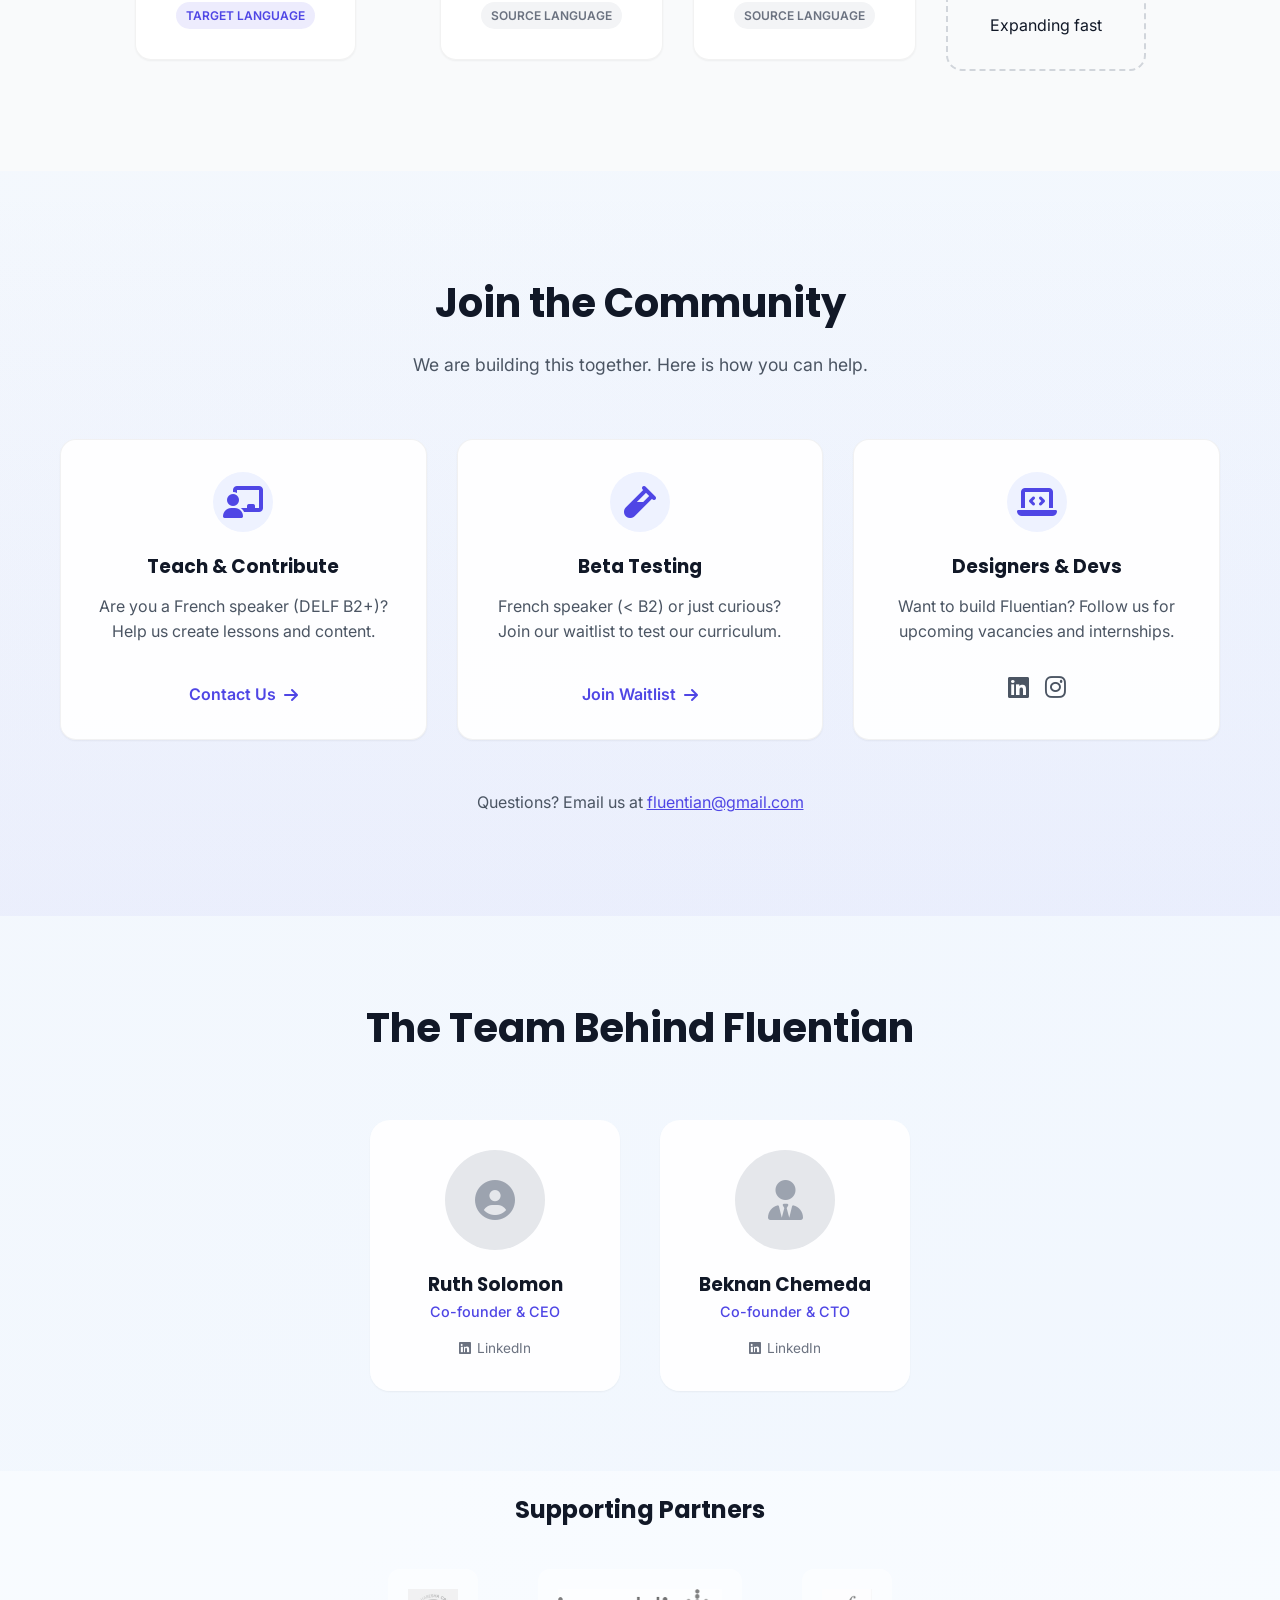
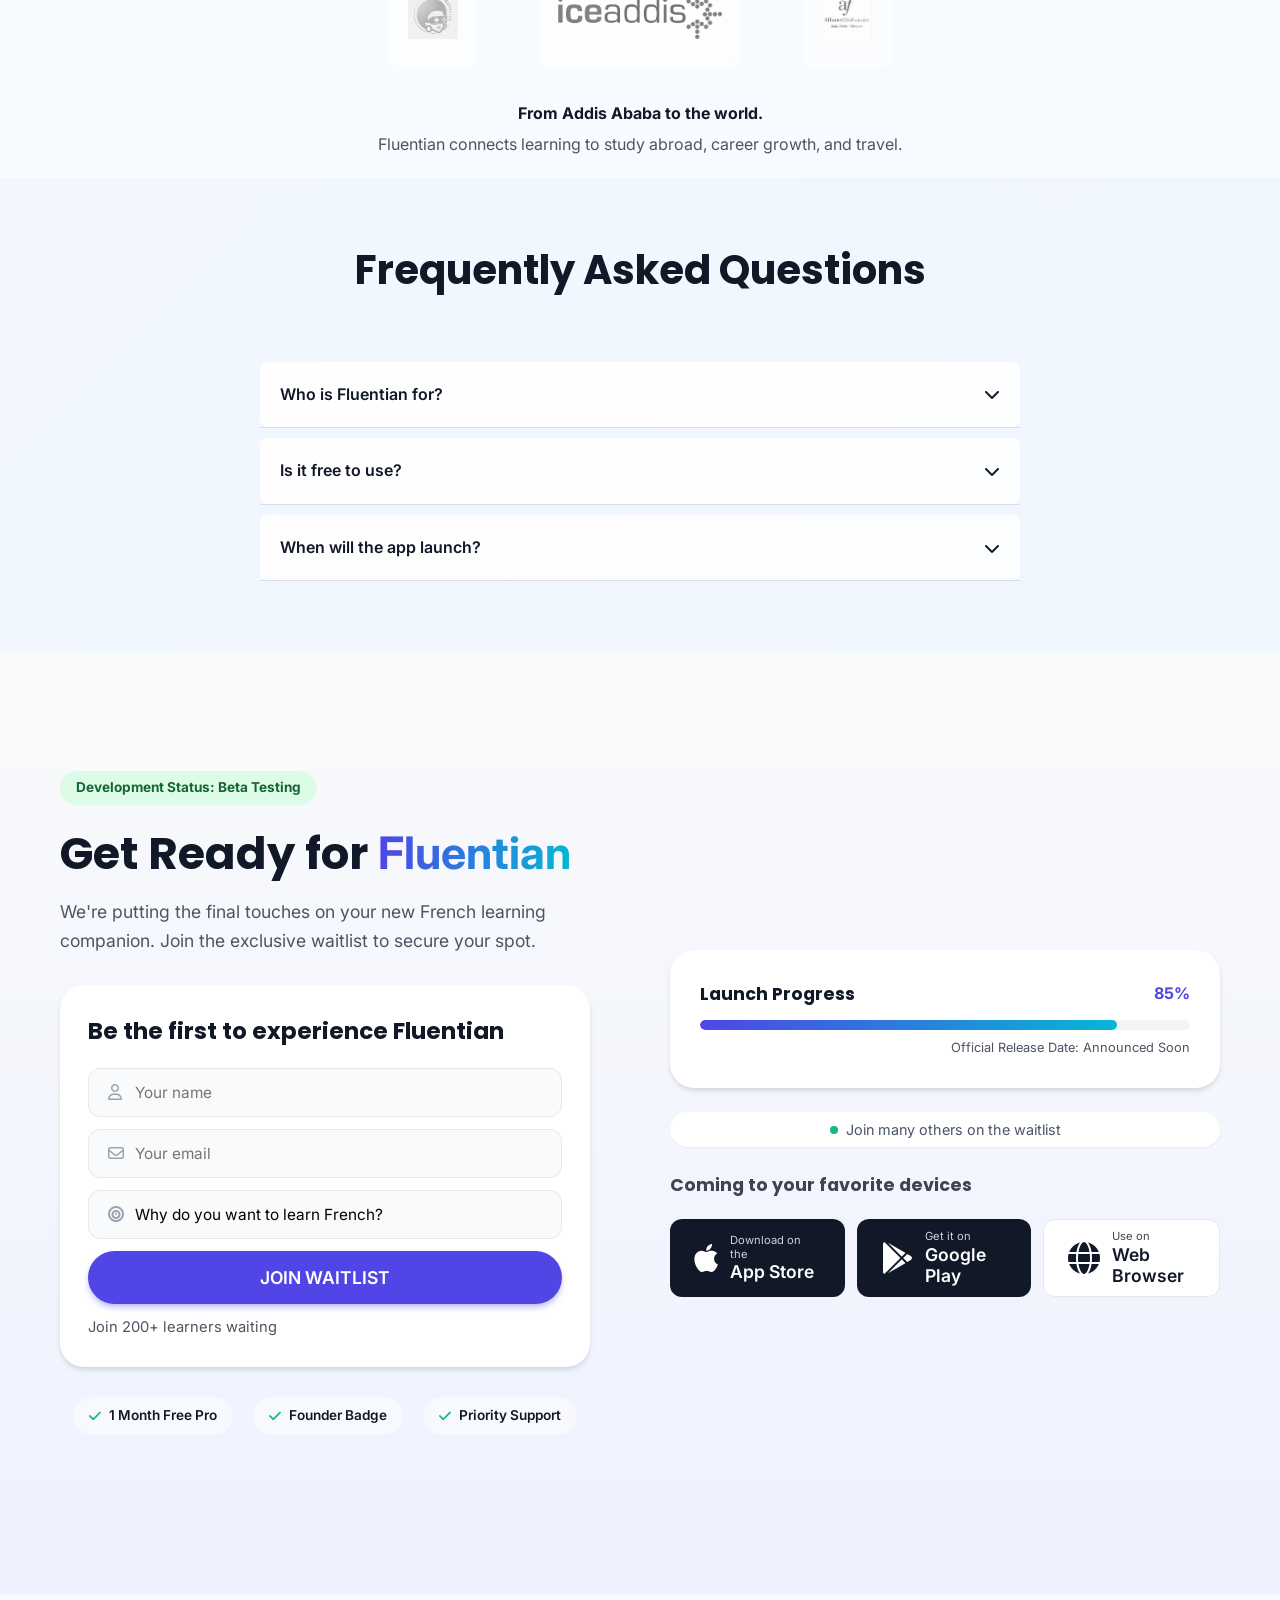
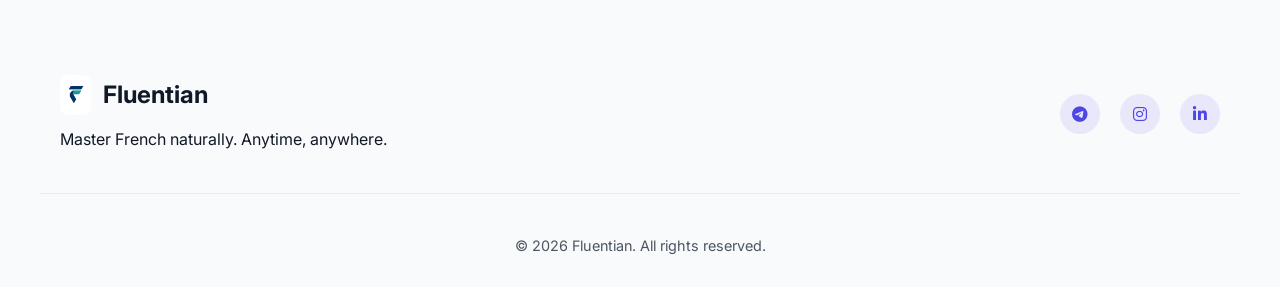
==== commit 6ef47cf9: "feat: update waitlist section with new button and perks display" ====
--- a/index.html
+++ b/index.html
@@ -70,13 +70,9 @@
                     Fluentian helps learners study French using languages they already understand, while providing AI assistance, real conversation practice, and structured preparation for official exams.
                 </p>
                 
-                <form class="hero-form" id="hero-waitlist" name="submit-to-google-sheet">
-                    <div class="input-group">
-                        <input type="email" name="email" placeholder="Enter your email address" required>
-                        <button type="submit" class="btn btn-primary">Get Early Access</button>
-                    </div>
-                    <div class="form-feedback" id="hero-form-msg"></div>
-                </form>
+                <div class="hero-form">
+                    <a href="#launch" class="btn btn-primary">Join Waitlist</a>
+                </div>
             </div>
             <div class="hero-visual reveal-right">
                 <div class="app-mockup">
@@ -513,16 +509,7 @@
                     <span class="status-badge">Development Status: Beta Testing</span>
                     <h2>Get Ready for <span class="highlight">Fluentian</span></h2>
                     <p class="launch-text">We're putting the final touches on your new French learning companion. Join the exclusive waitlist to secure your spot.</p>
-                    
-                    <div class="waitlist-perks">
-                        <div class="perk-item"><i class="fas fa-check"></i> 1 Month Free Pro</div>
-                        <div class="perk-item"><i class="fas fa-check"></i> Founder Badge</div>
-                        <div class="perk-item"><i class="fas fa-check"></i> Priority Support</div>
-                    </div>
-                </div>
-
-                <!-- Right Side: Progress & Info -->
-                <div class="launch-right reveal-left">
+
                     <div class="waitlist-signup-card">
                         <h3>Be the first to experience Fluentian</h3>
                         <form class="waitlist-signup-form" name="submit-to-google-sheet">
@@ -548,7 +535,16 @@
                         </form>
                         <p class="waitlist-count-text">Join 200+ learners waiting</p>
                     </div>
-
+                    
+                    <div class="waitlist-perks">
+                        <div class="perk-item"><i class="fas fa-check"></i> 1 Month Free Pro</div>
+                        <div class="perk-item"><i class="fas fa-check"></i> Founder Badge</div>
+                        <div class="perk-item"><i class="fas fa-check"></i> Priority Support</div>
+                    </div>
+                </div>
+
+                <!-- Right Side: Progress & Info -->
+                <div class="launch-right reveal-left">
                     <div class="progress-card">
                         <div class="progress-header">
                             <h3>Launch Progress</h3>
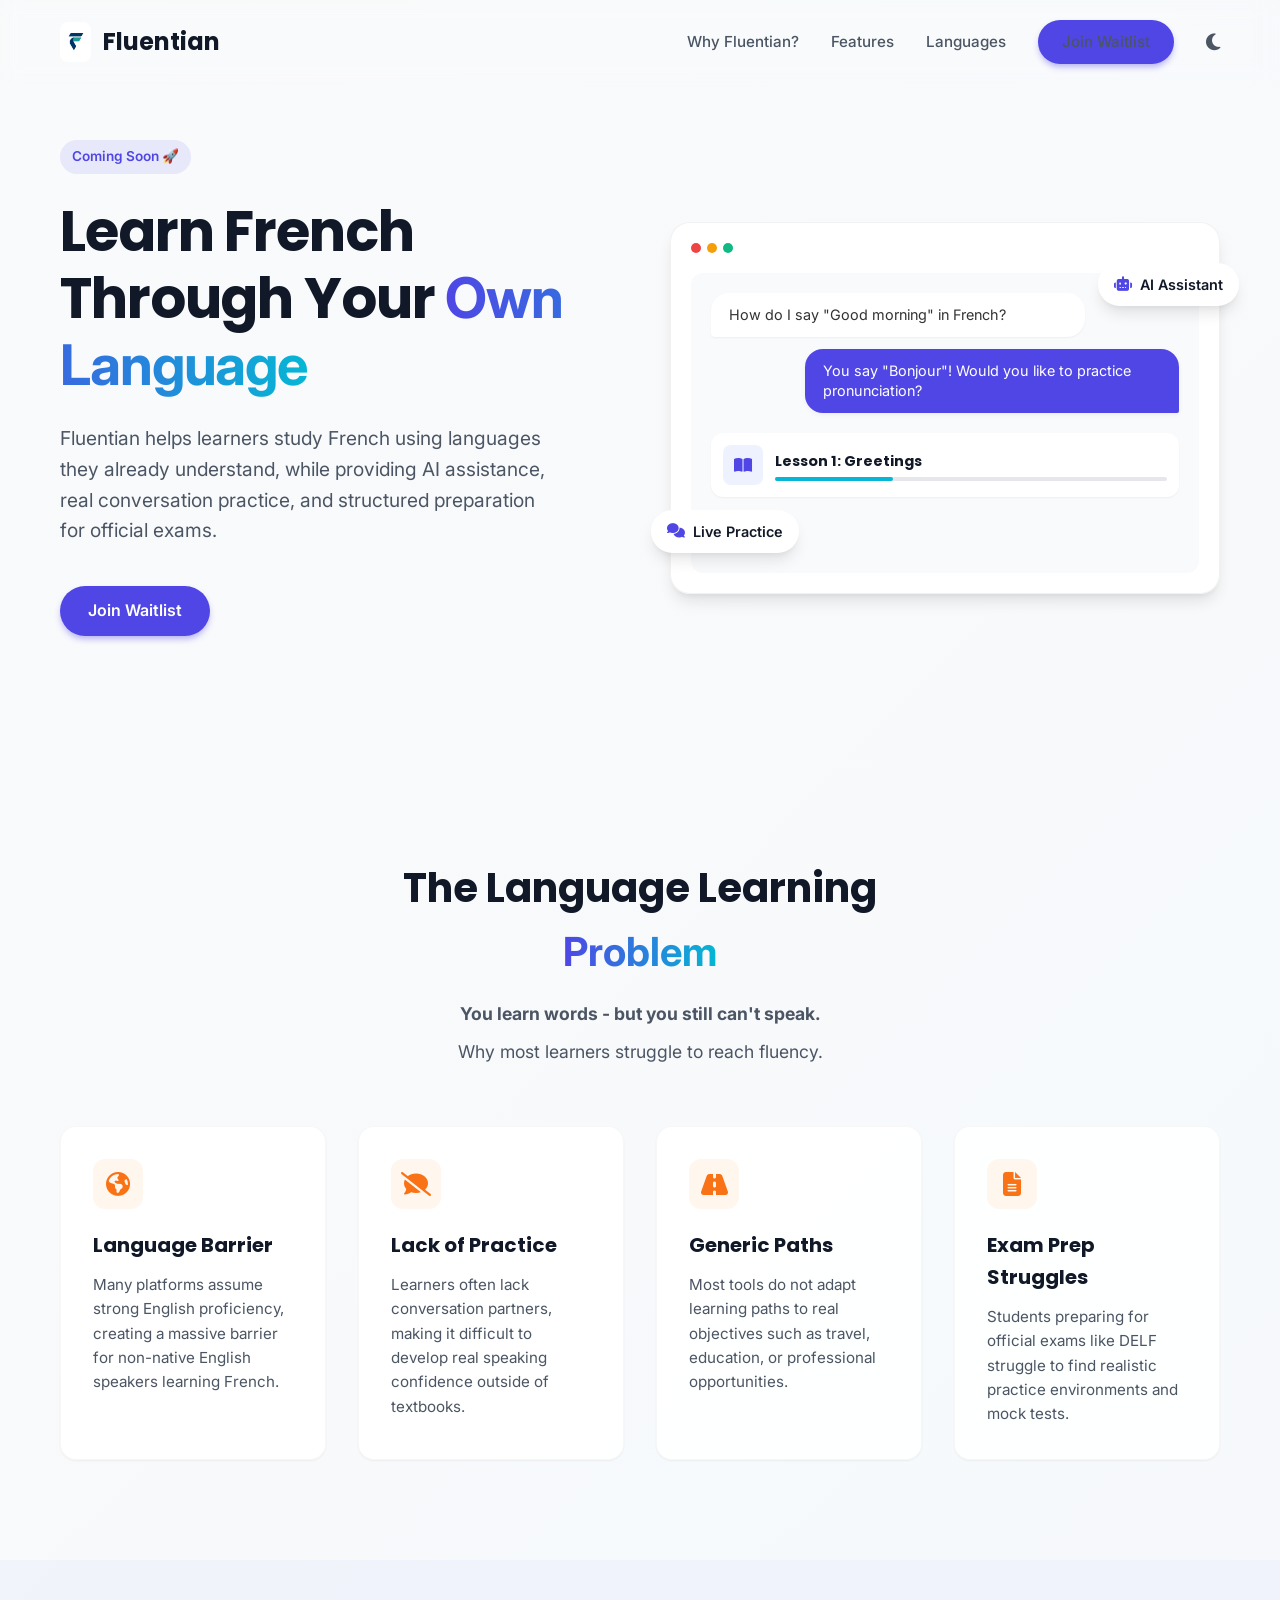
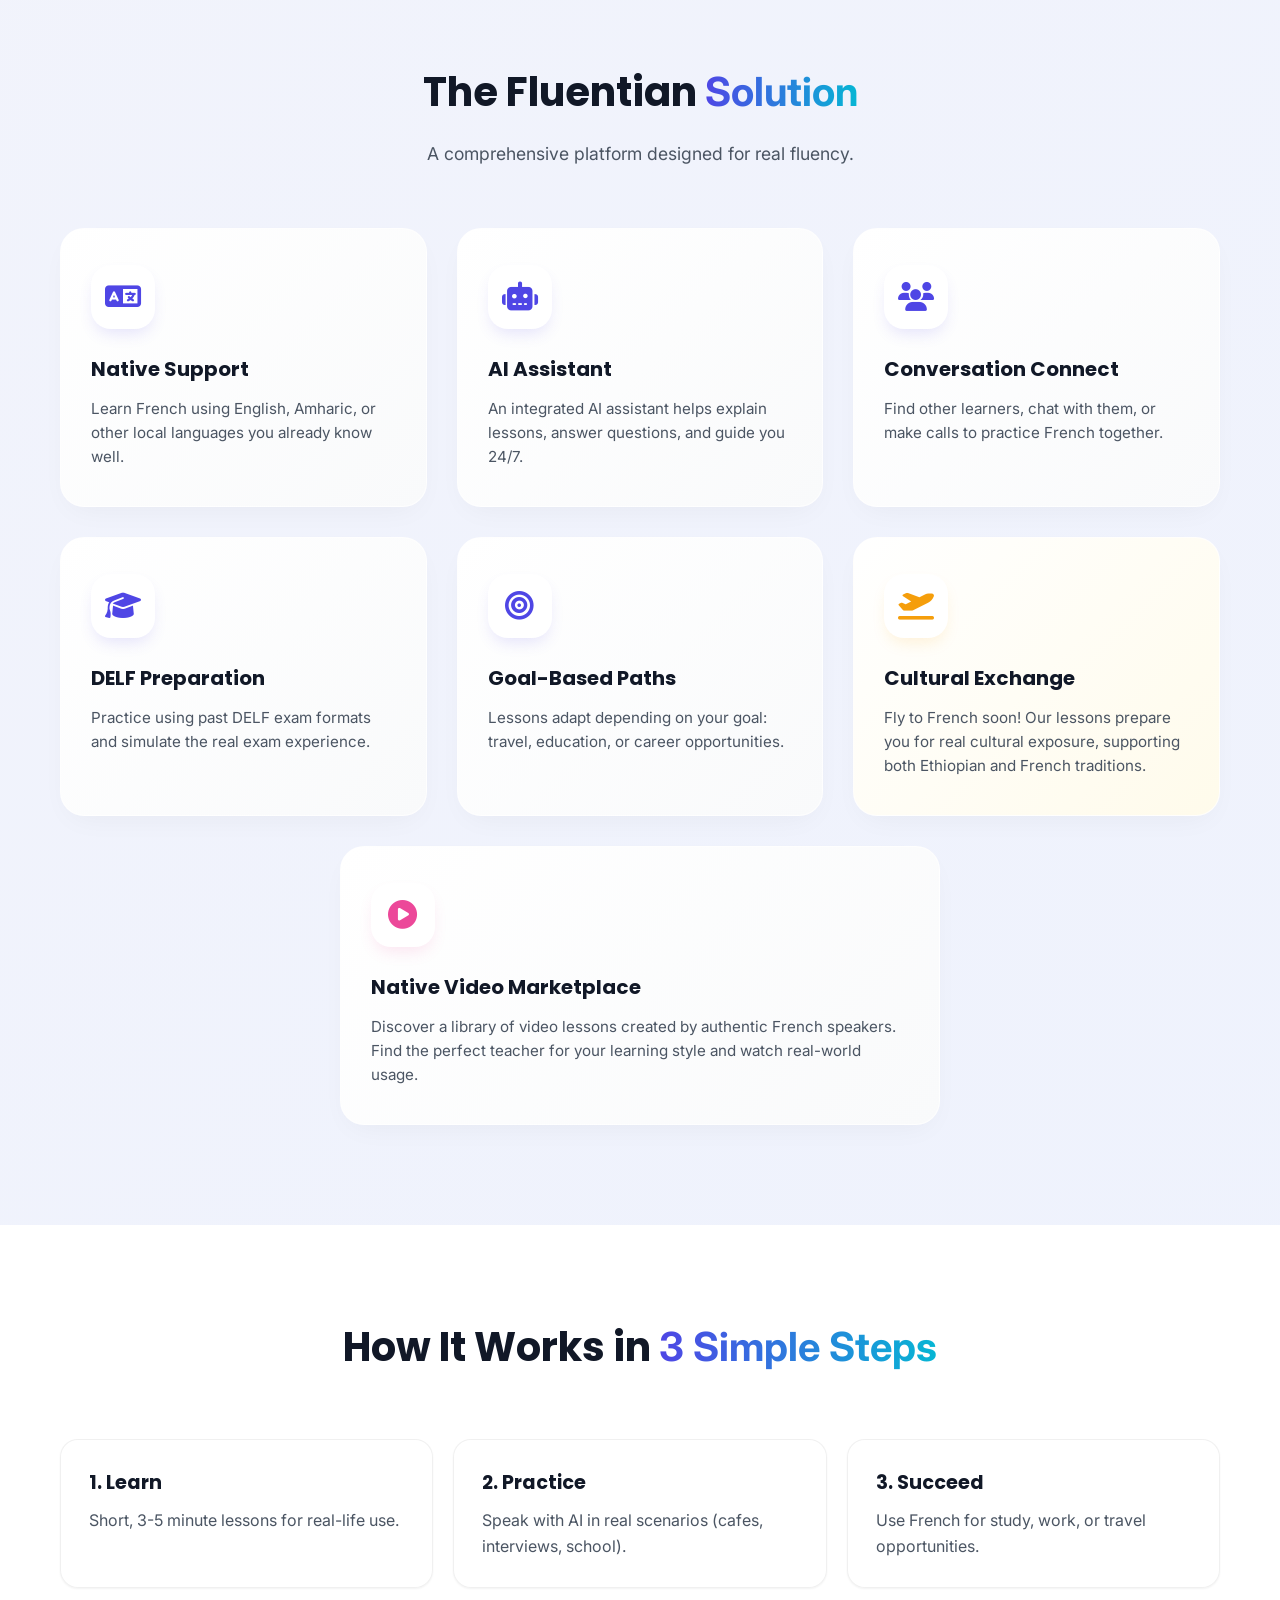
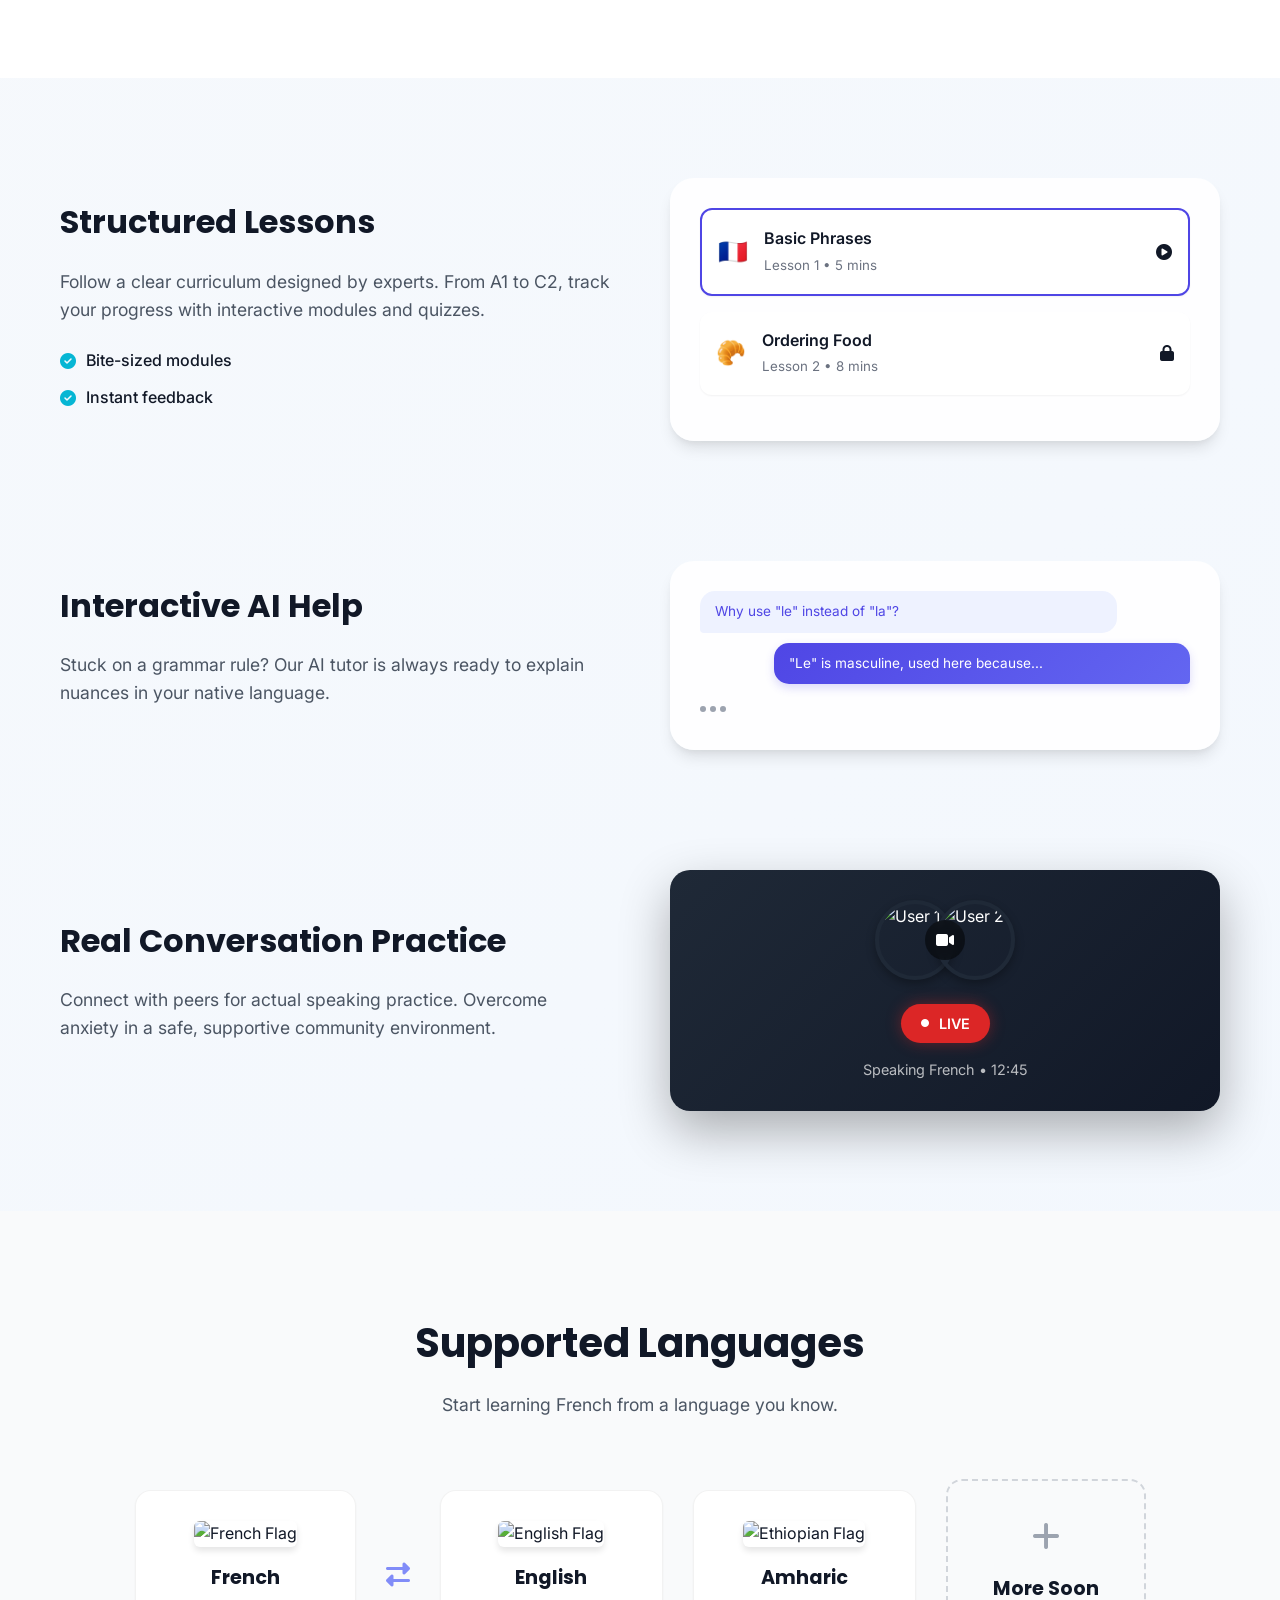
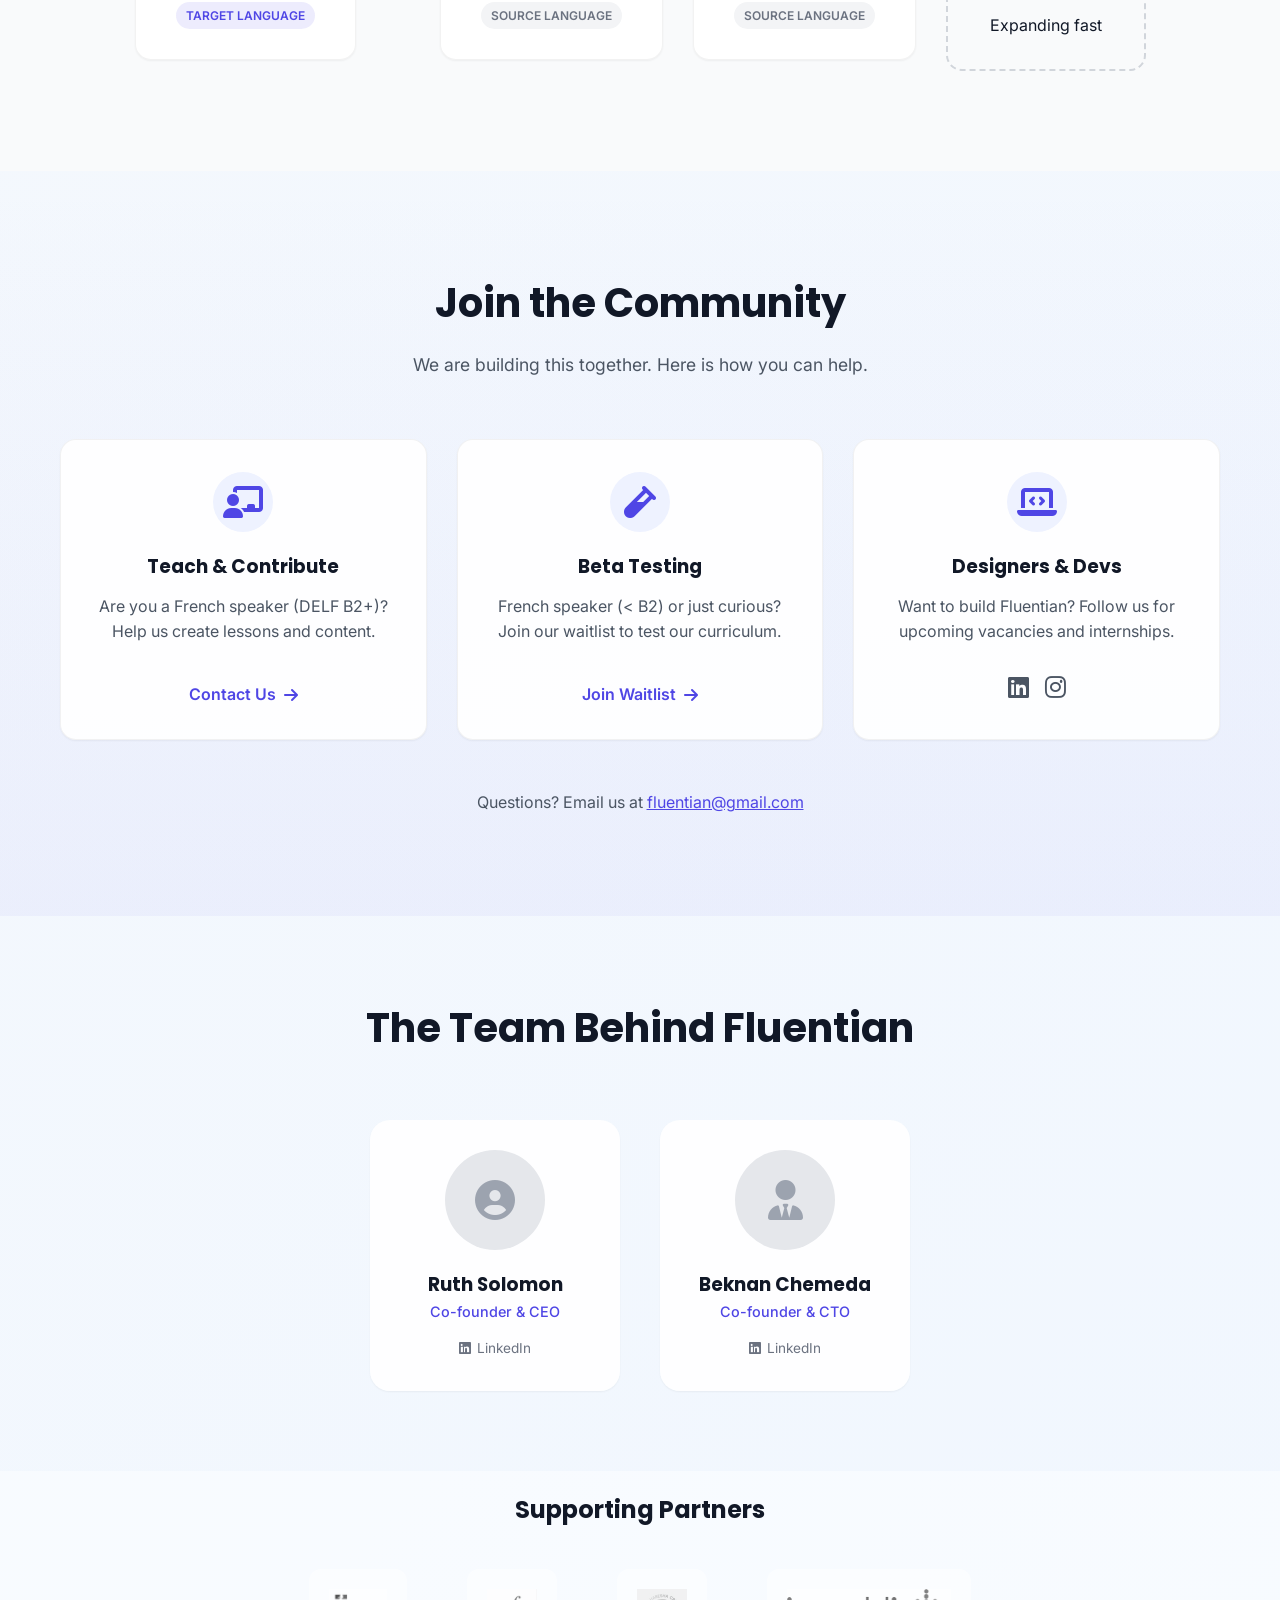
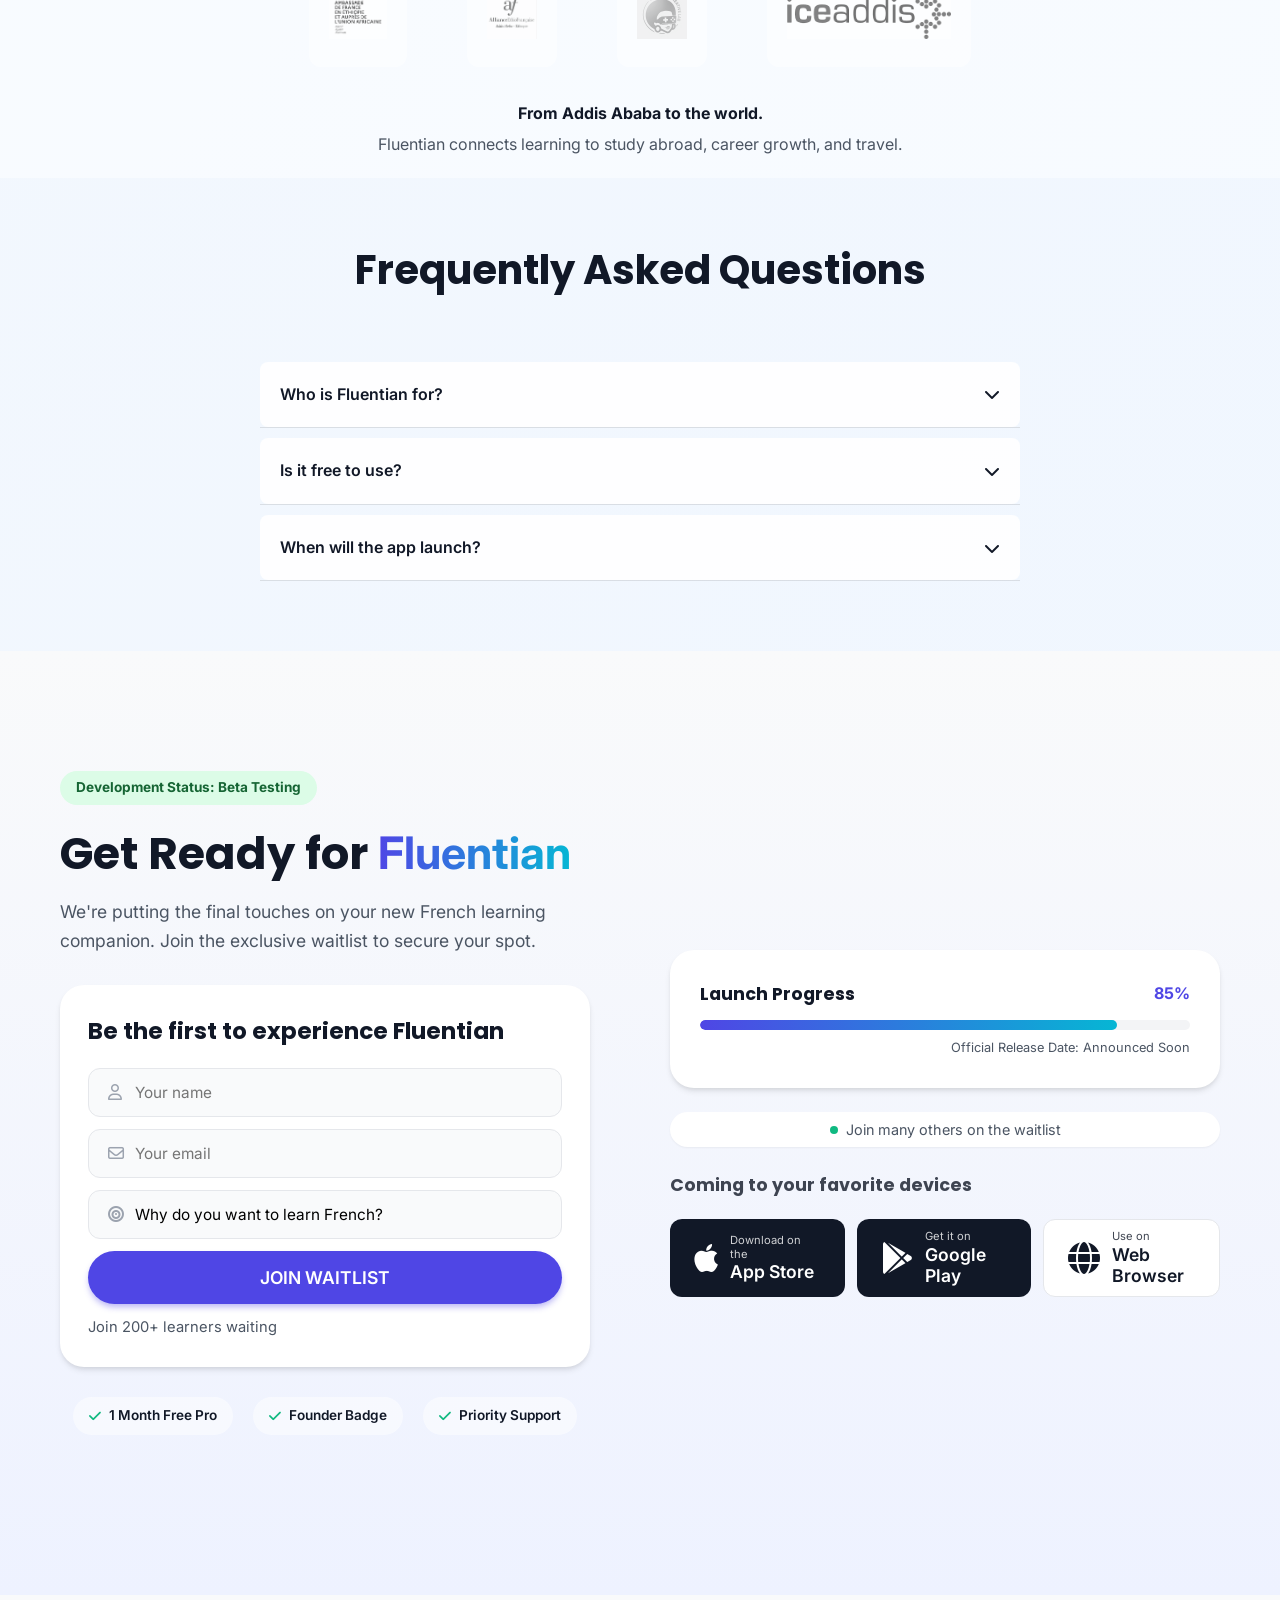
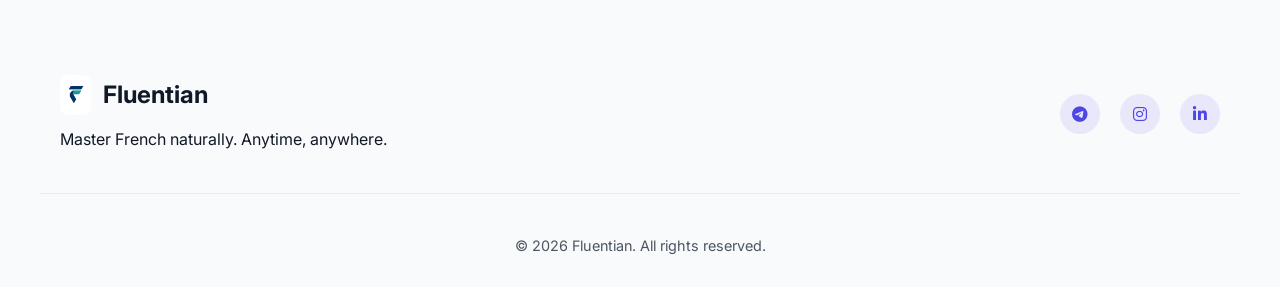
==== commit 0180c668: "feat: update partners section with new logos and titles" ====
--- a/index.html
+++ b/index.html
@@ -445,14 +445,17 @@
         <div class="container">
             <h2 class="section-title text-center">Supporting Partners</h2>
             <div class="partners-grid-new">
-                <div class="partner-item reveal-up" title="Habesha Creative Language">
-                    <img src="./hcl.jpg" alt="Habesha Creative Language" class="partner-img">
-                </div>
-                <div class="partner-item reveal-up" style="animation-delay: 0.1s" title="iceaddis">
-                    <img src="./Ice-addis.png" alt="iceaddis" class="partner-img">
-                </div>
-                <div class="partner-item reveal-up" style="animation-delay: 0.2s" title="Alliance Ethio-française">
-                    <img src="./af.png" alt="Alliance Ethio-française" class="partner-img">
+                <div class="partner-item reveal-up" title="Embassy of France">
+                    <img src="./france-embassy.png" alt="Embassy of France" class="partner-img">
+                </div>
+                <div class="partner-item reveal-up" style="animation-delay: 0.1s" title="Alliance France">
+                    <img src="./af.png" alt="Alliance France" class="partner-img">
+                </div>
+                <div class="partner-item reveal-up" style="animation-delay: 0.2s" title="Habesha CreativeLab">
+                    <img src="./hcl.jpg" alt="Habesha CreativeLab" class="partner-img">
+                </div>
+                <div class="partner-item reveal-up" style="animation-delay: 0.3s" title="Ice Addis">
+                    <img src="./Ice-addis.png" alt="Ice Addis" class="partner-img">
                 </div>
             </div>
             <div class="opportunity-line reveal-up">
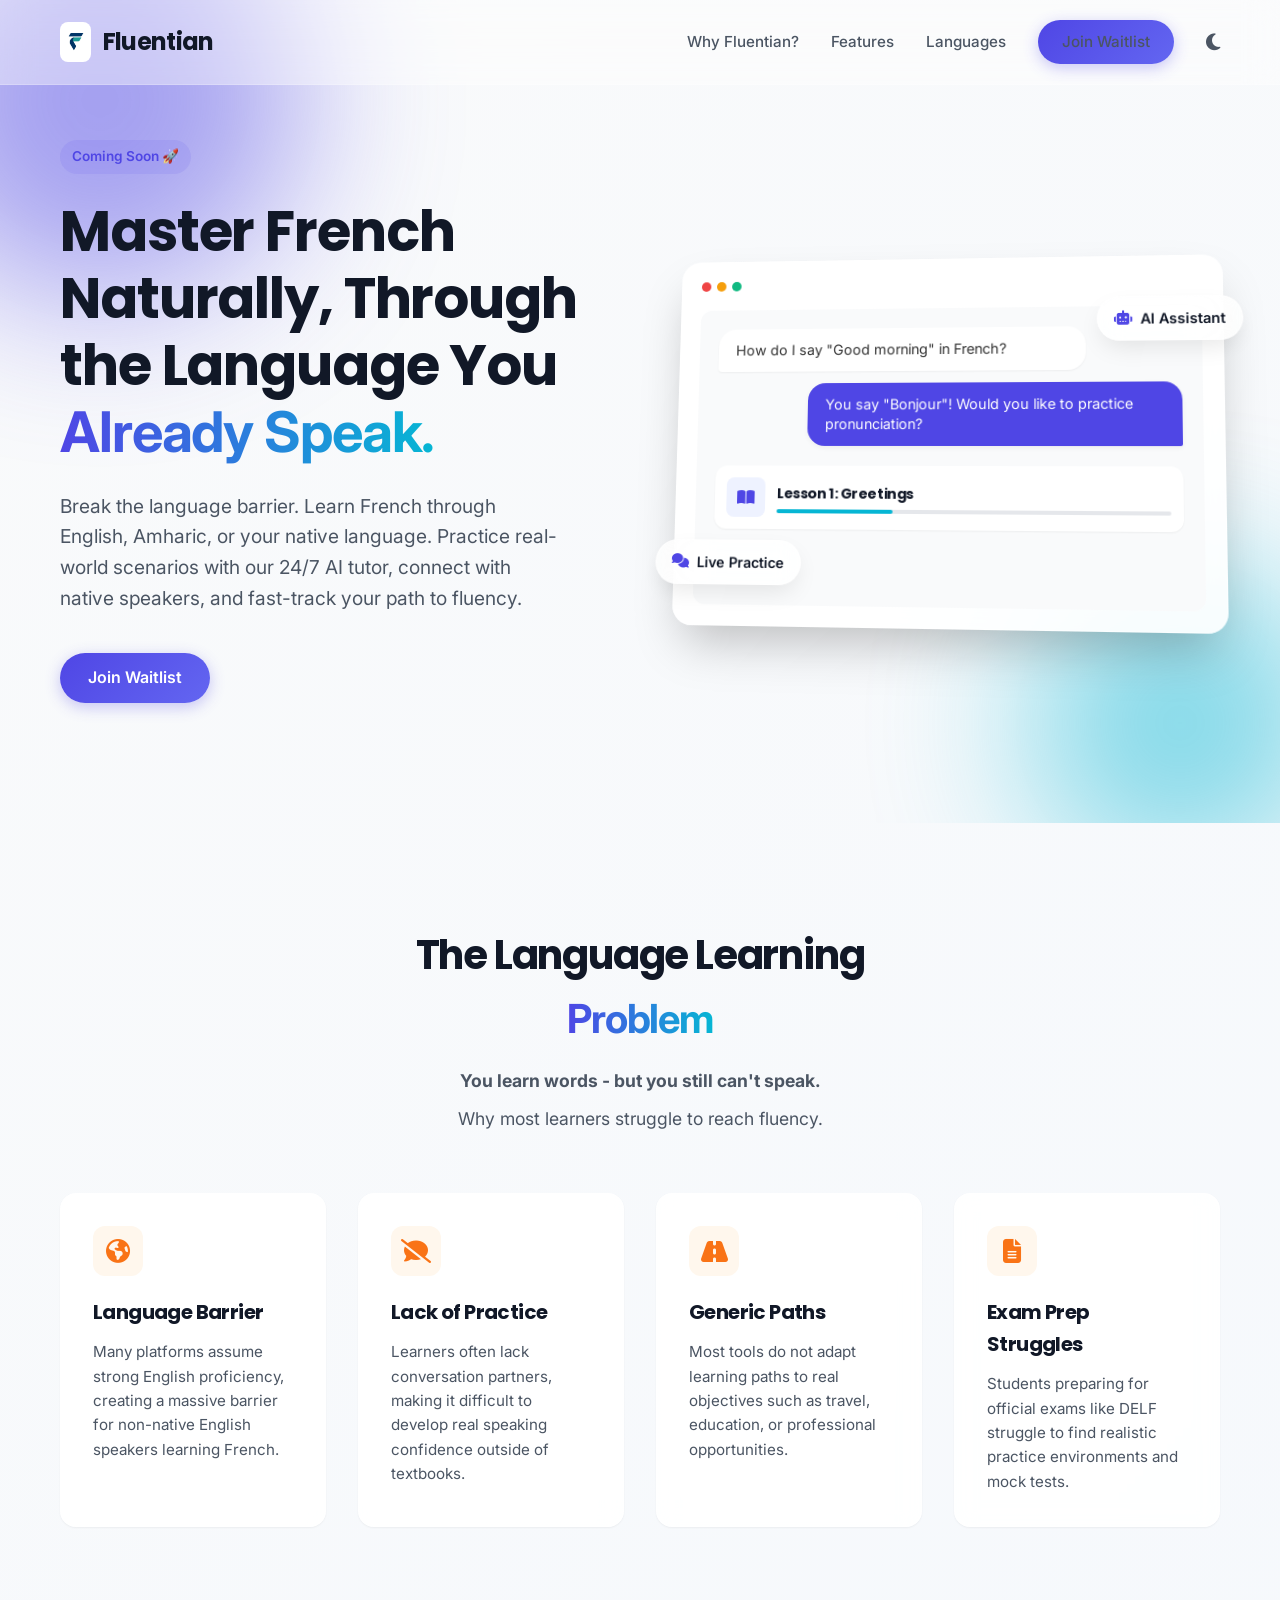
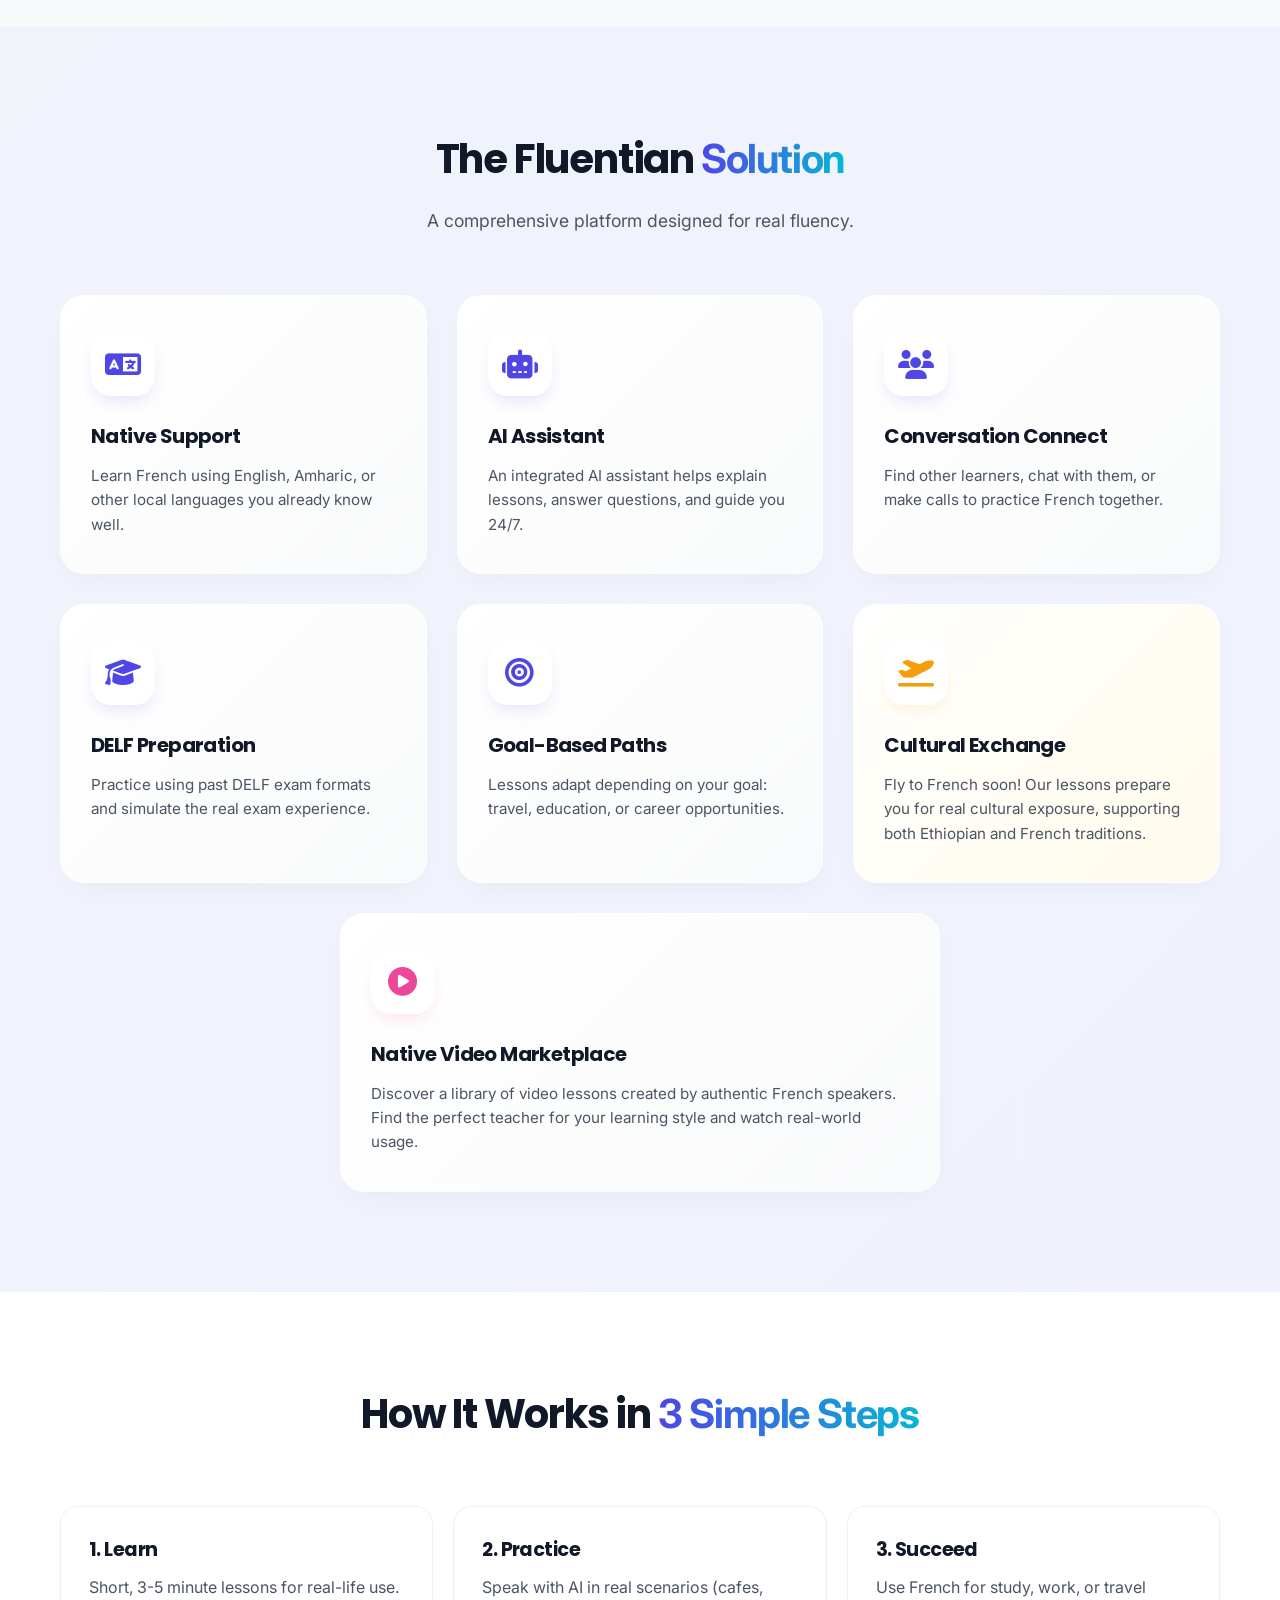
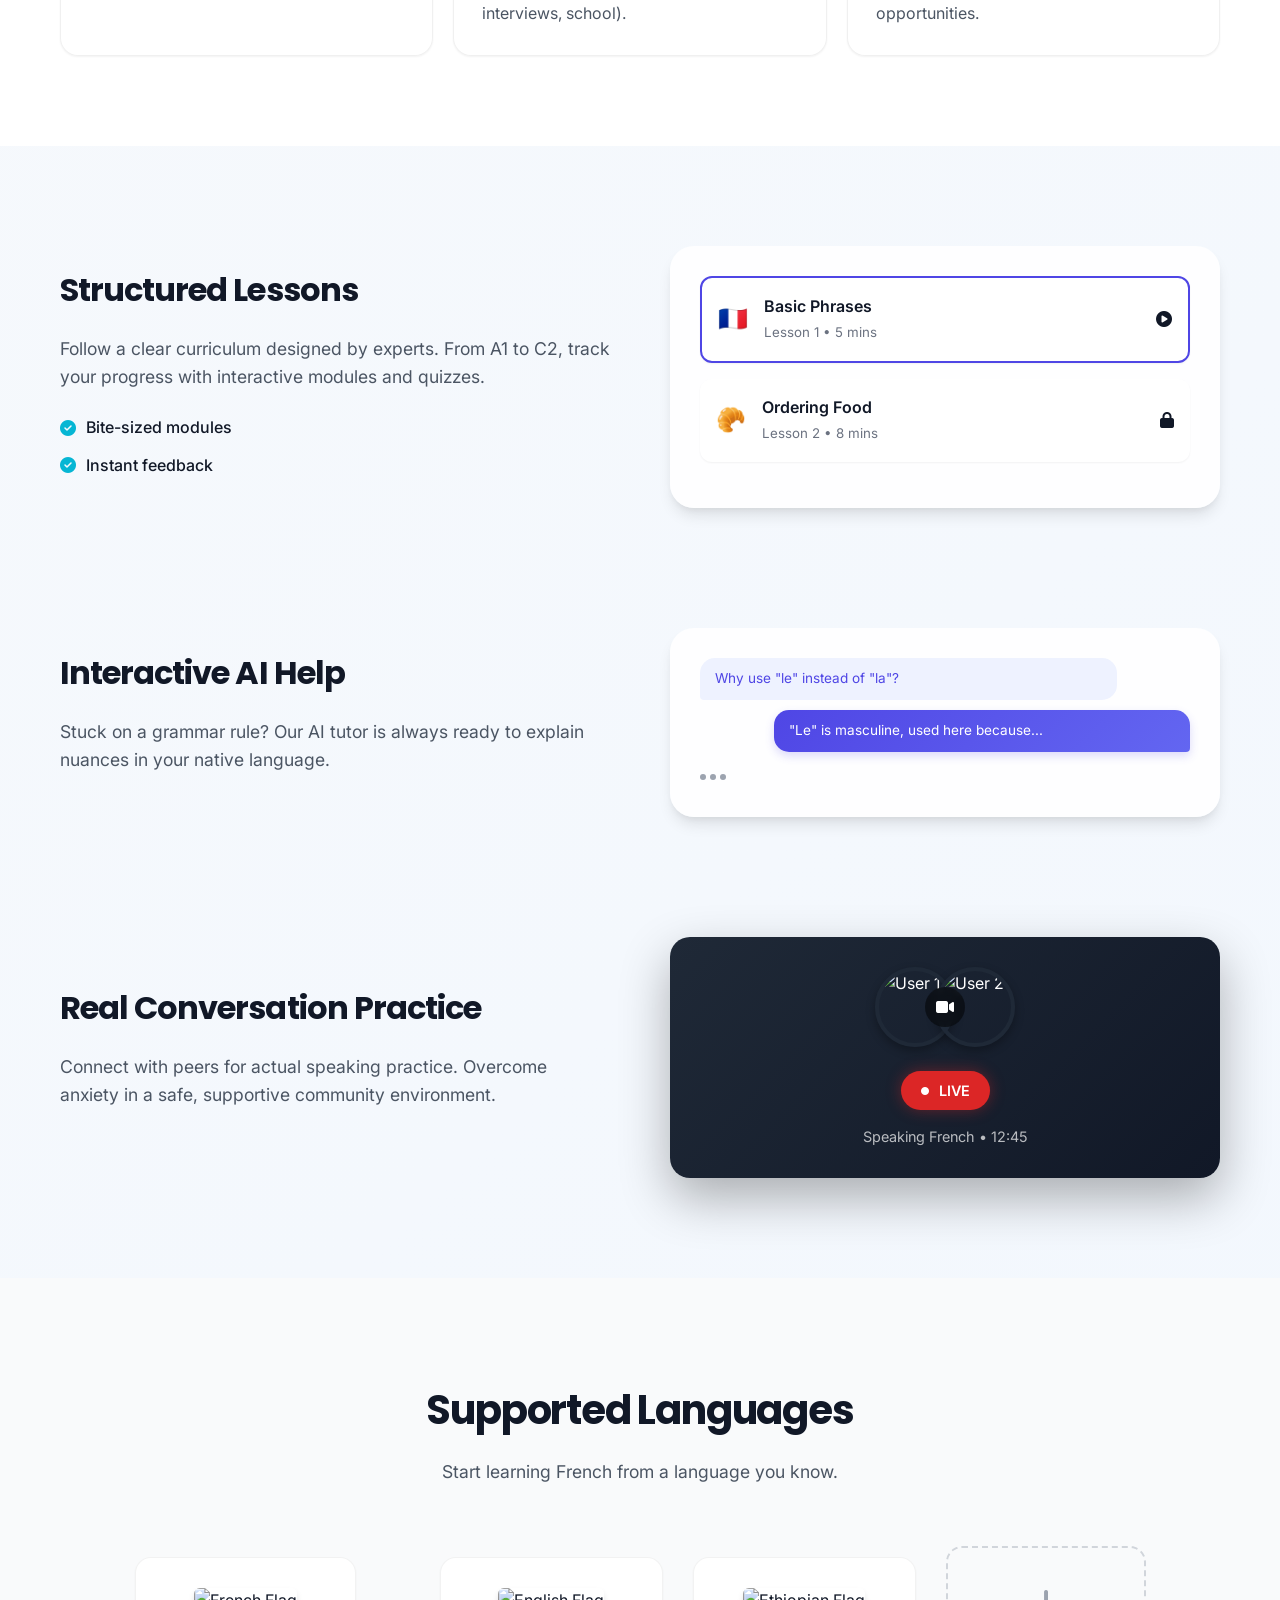
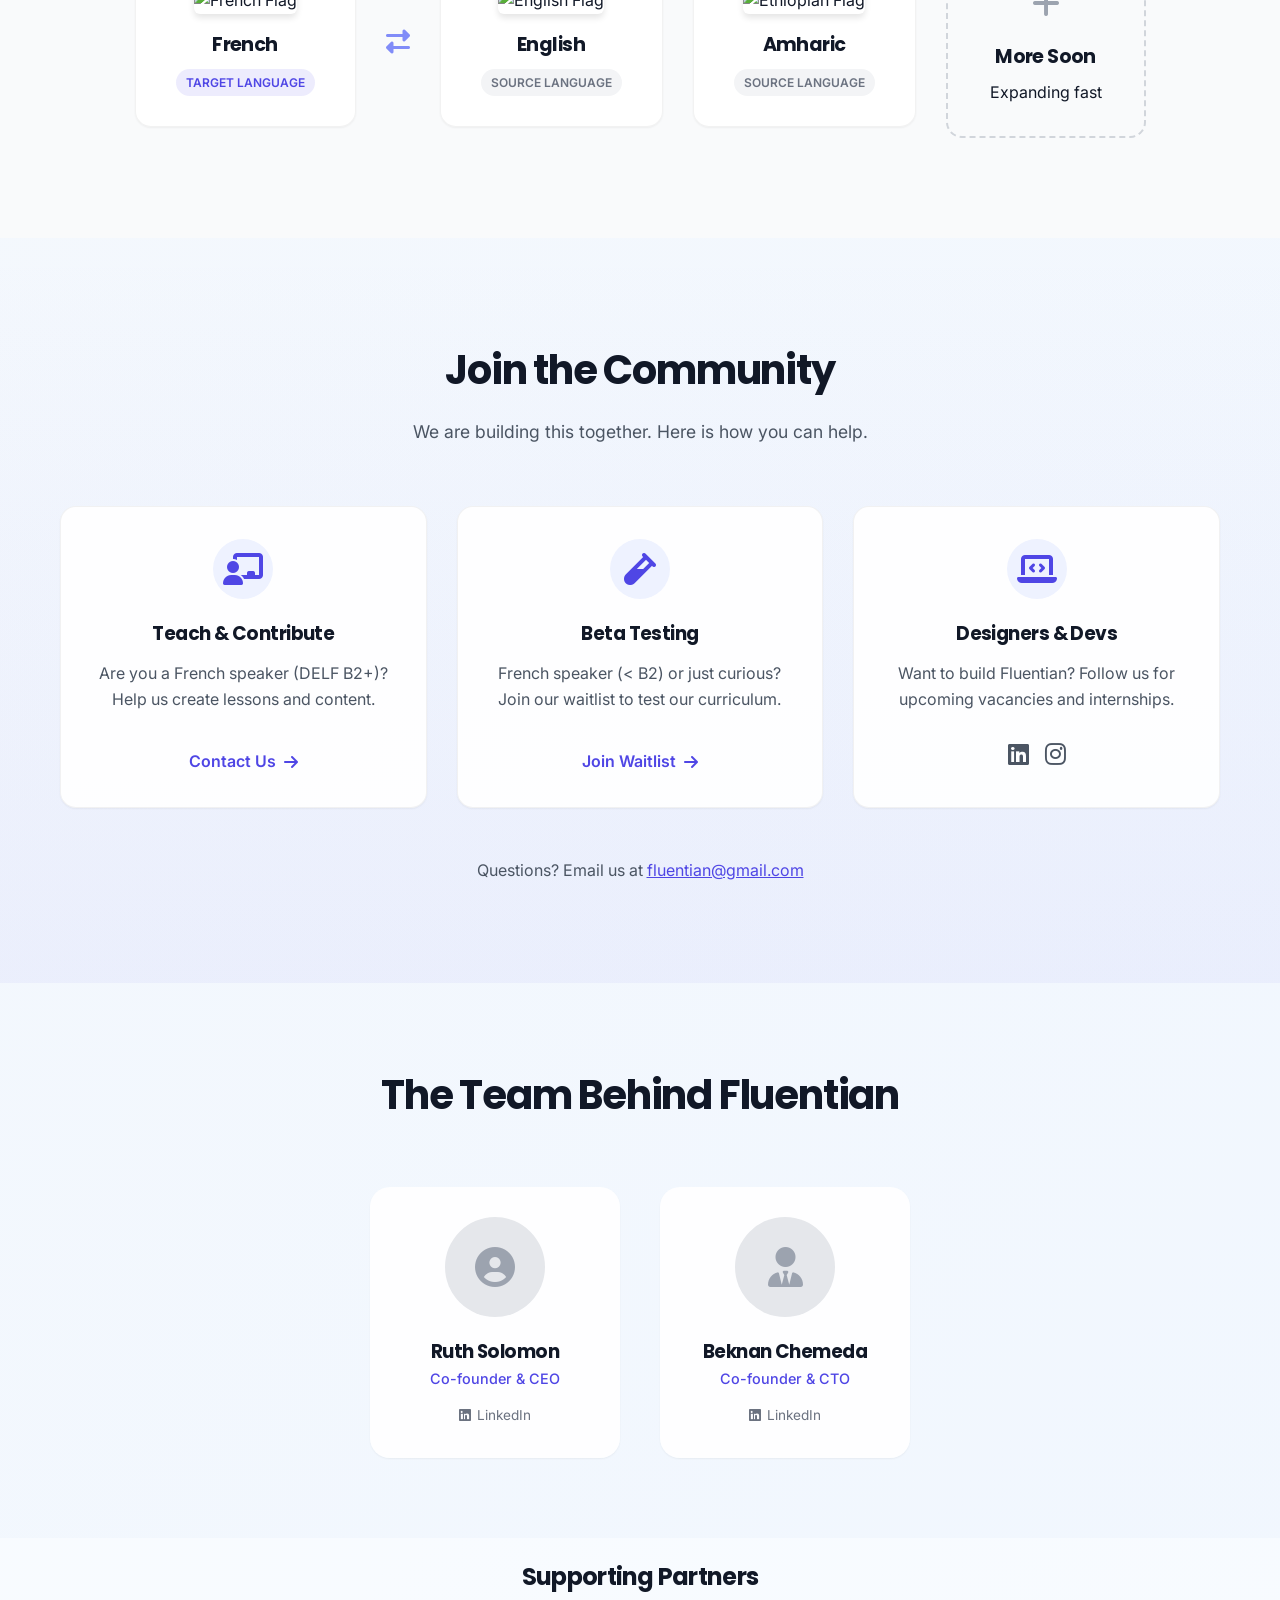
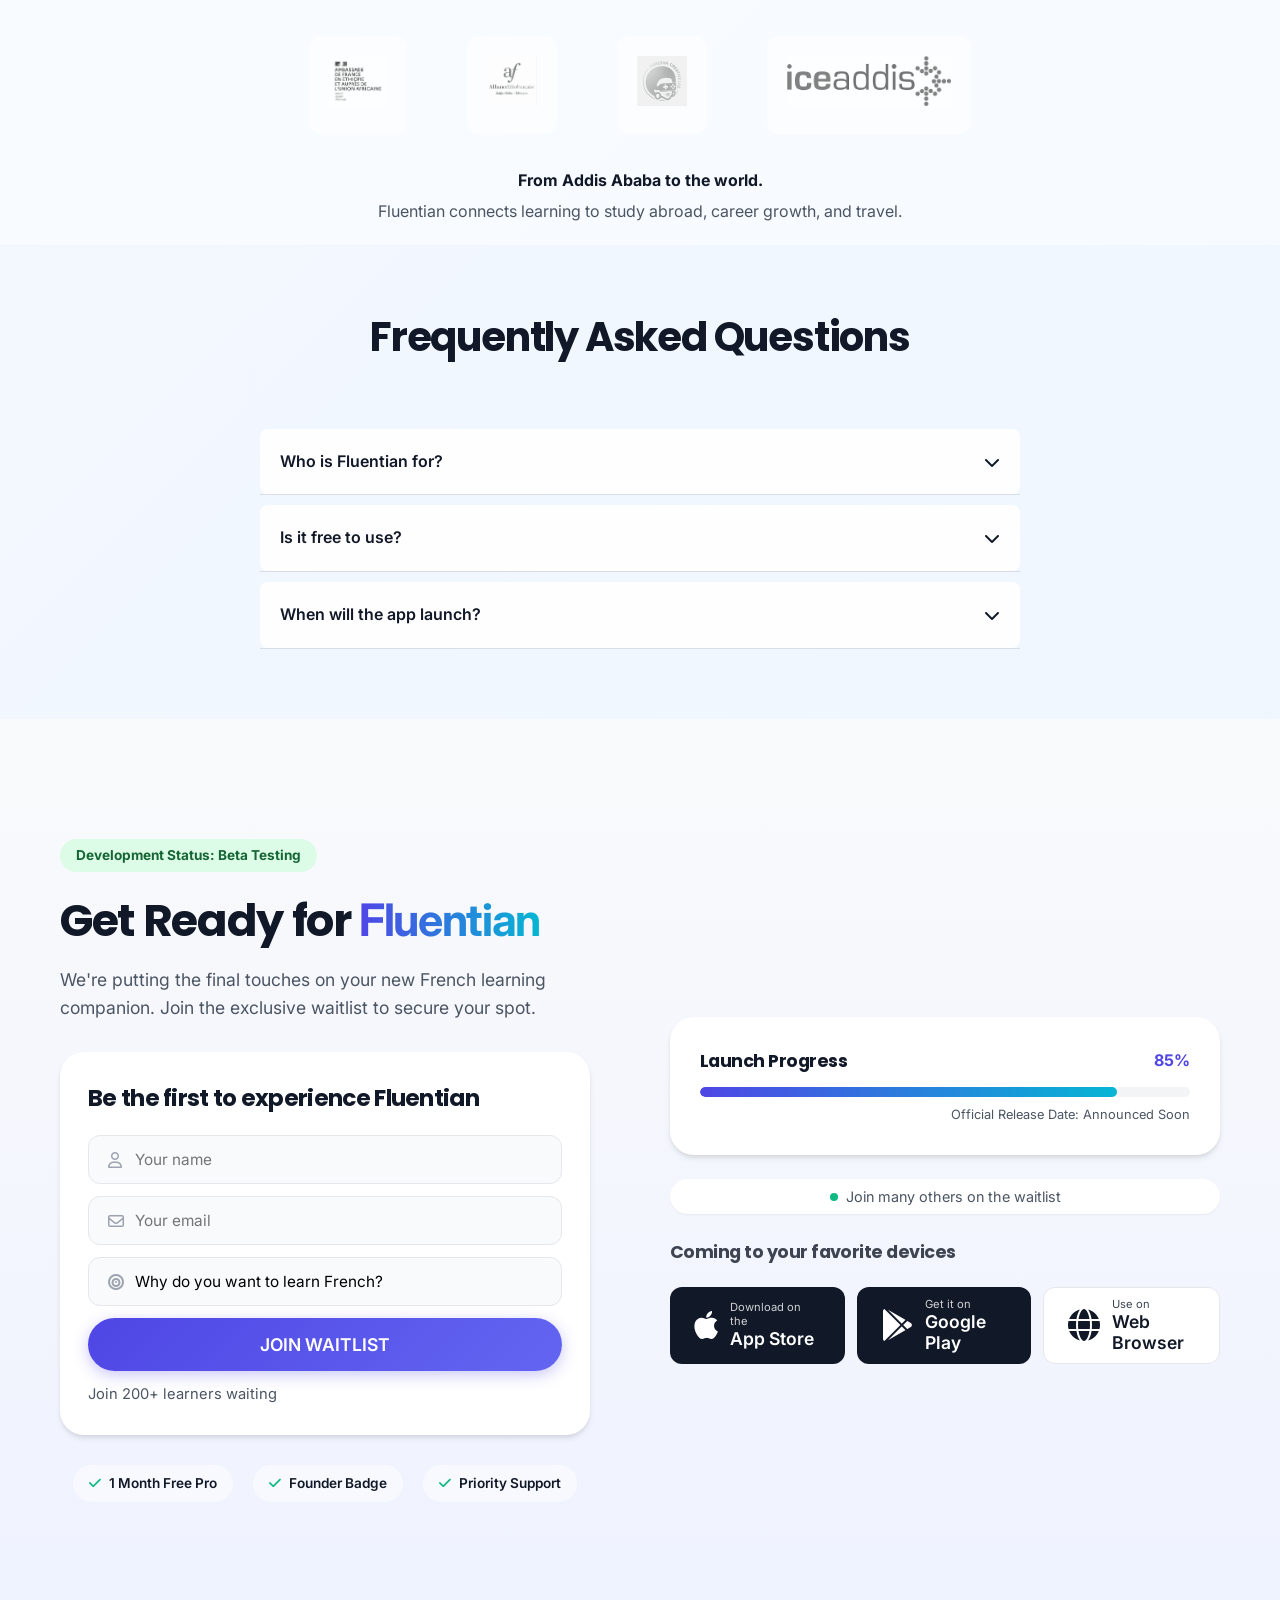
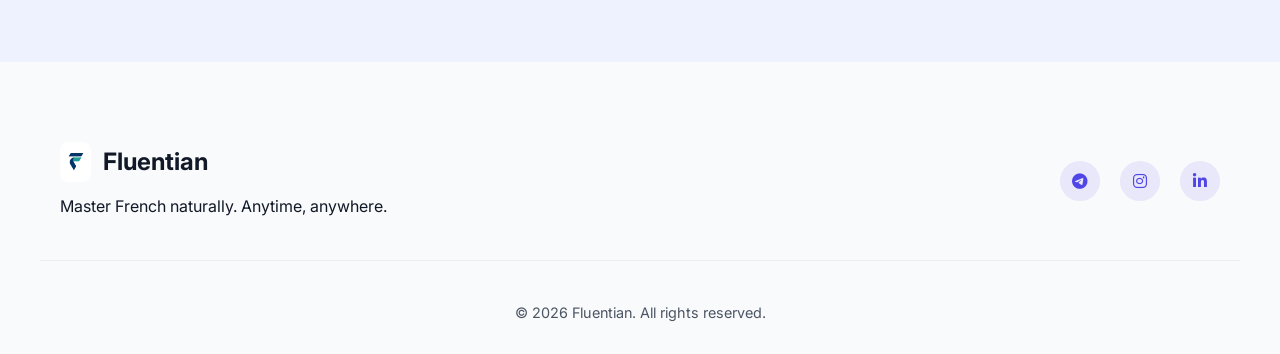
==== commit f9ff7cc2: "Update message" ====
--- a/index.html
+++ b/index.html
@@ -4,7 +4,7 @@
     <meta charset="UTF-8">
     <meta name="viewport" content="width=device-width, initial-scale=1.0">
     <title>Fluentian - Learn French Naturally</title>
-    <meta name="description" content="Fluentian helps learners study French using languages they already understand, with AI assistance and real conversation practice.">
+    <meta name="description" content="Master French naturally. Fluentian uses your native language to teach French through AI-guided lessons, live conversations, and DELF exam prep.">
     
     <!-- Google Fonts -->
     <link rel="preconnect" href="https://fonts.googleapis.com">
@@ -61,13 +61,17 @@
 
     <!-- Hero Section -->
     <section class="hero">
+        <!-- Animated Background Blobs -->
+        <div class="hero-blob blob-1"></div>
+        <div class="hero-blob blob-2"></div>
+        
         <div class="container hero-container">
             <!-- ... existing hero content ... -->
             <div class="hero-content reveal-left">
                 <div class="badge">Coming Soon 🚀</div>
-                <h1>Learn French Through Your <span class="gradient-text">Own Language</span></h1>
+                <h1>Master French Naturally, Through the Language You <span class="gradient-text">Already Speak.</span></h1>
                 <p class="hero-text">
-                    Fluentian helps learners study French using languages they already understand, while providing AI assistance, real conversation practice, and structured preparation for official exams.
+                    Break the language barrier. Learn French through English, Amharic, or your native language. Practice real-world scenarios with our 24/7 AI tutor, connect with native speakers, and fast-track your path to fluency.
                 </p>
                 
                 <div class="hero-form">
--- a/styles.css
+++ b/styles.css
@@ -33,9 +33,9 @@
 body.dark-mode {
     --text-main: #F9FAFB;
     --text-secondary: #D1D5DB;
-    --bg-gradient: linear-gradient(135deg, #111827 0%, #0F172A 100%);
-    --card-bg: rgba(31, 41, 55, 0.8);
-    --light: #1F2937;
+    --bg-gradient: linear-gradient(135deg, #0A0F1C 0%, #131A2B 100%);
+    --card-bg: rgba(18, 24, 38, 0.6);
+    --light: #1E2536;
 }
 
 * {
@@ -60,6 +60,7 @@
 h1, h2, h3, h4, .logo-text {
     font-family: 'Poppins', sans-serif;
     color: var(--text-main);
+    letter-spacing: -0.03em;
 }
 
 a {
@@ -90,21 +91,43 @@
     border-radius: var(--radius-full);
     font-weight: 600;
     cursor: pointer;
-    transition: var(--transition);
+    transition: all 0.3s cubic-bezier(0.4, 0, 0.2, 1);
     border: none;
     font-size: 1rem;
+    text-align: center;
 }
 
 .btn-primary {
-    background: var(--primary);
+    background: linear-gradient(135deg, var(--primary) 0%, #6366F1 100%);
     color: white;
-    box-shadow: 0 4px 6px -1px rgba(79, 70, 229, 0.4);
+    box-shadow: 0 4px 15px rgba(79, 70, 229, 0.3);
 }
 
 .btn-primary:hover {
+    transform: translateY(-2px) scale(1.02);
+    box-shadow: 0 10px 25px rgba(79, 70, 229, 0.5);
+    background: linear-gradient(135deg, #4338ca 0%, var(--primary) 100%);
+}
+
+.btn-outline-primary {
+    background: transparent;
+    border: 2px solid var(--primary);
+    color: var(--primary);
+}
+
+.btn-outline-primary:hover {
+    background: rgba(79, 70, 229, 0.05);
     transform: translateY(-2px);
-    box-shadow: 0 8px 10px -2px rgba(79, 70, 229, 0.5);
-    background: #4338ca;
+    box-shadow: 0 4px 15px rgba(79, 70, 229, 0.1);
+}
+
+body.dark-mode .btn-outline-primary {
+    color: var(--primary-light);
+    border-color: var(--primary-light);
+}
+
+body.dark-mode .btn-outline-primary:hover {
+    background: rgba(129, 140, 248, 0.1);
 }
 
 /* Navbar */
@@ -115,9 +138,15 @@
     z-index: 1000;
     padding: 20px 0;
     transition: var(--transition);
-    -webkit-backdrop-filter: blur(10px);
-    backdrop-filter: blur(10px);
-    background: rgba(255, 255, 255, 0.1);
+    -webkit-backdrop-filter: blur(16px);
+    backdrop-filter: blur(16px);
+    background: rgba(255, 255, 255, 0.4);
+    border-bottom: 1px solid rgba(255, 255, 255, 0.2);
+}
+
+body.dark-mode .navbar {
+    background: rgba(10, 15, 28, 0.5);
+    border-bottom: 1px solid rgba(255, 255, 255, 0.05);
 }
 
 .navbar.scrolled {
@@ -557,6 +586,8 @@
     grid-template-columns: 1fr 1fr;
     gap: 60px;
     align-items: center;
+    position: relative;
+    z-index: 1;
 }
 
 .badge {
@@ -632,11 +663,22 @@
 .app-mockup {
     background: var(--card-bg);
     border-radius: 20px;
-    box-shadow: var(--shadow-lg);
+    box-shadow: 0 25px 50px -12px rgba(0, 0, 0, 0.25);
     padding: 20px;
-    border: 1px solid rgba(0,0,0,0.05);
+    border: 1px solid rgba(255, 255, 255, 0.5);
     position: relative;
-    backdrop-filter: blur(10px);
+    -webkit-backdrop-filter: blur(20px);
+    backdrop-filter: blur(20px);
+    transform: perspective(1000px) rotateY(-5deg) rotateX(5deg);
+    transition: transform 0.5s cubic-bezier(0.4, 0, 0.2, 1);
+}
+
+.app-mockup:hover {
+    transform: perspective(1000px) rotateY(0deg) rotateX(0deg);
+}
+
+body.dark-mode .app-mockup {
+    border: 1px solid rgba(255, 255, 255, 0.1);
 }
 
 .mockup-header {
@@ -732,10 +774,13 @@
 
 .float-card {
     position: absolute;
-    background: white;
+    background: rgba(255, 255, 255, 0.85);
+    -webkit-backdrop-filter: blur(12px);
+    backdrop-filter: blur(12px);
+    border: 1px solid rgba(255, 255, 255, 0.4);
     padding: 10px 16px;
     border-radius: var(--radius-full);
-    box-shadow: var(--shadow-lg);
+    box-shadow: 0 10px 25px -5px rgba(0, 0, 0, 0.1);
     font-size: 0.9rem;
     font-weight: 600;
     color: var(--text-main);
@@ -745,6 +790,11 @@
     animation: float 3s ease-in-out infinite;
 }
 
+body.dark-mode .float-card {
+    background: rgba(30, 37, 54, 0.8);
+    border: 1px solid rgba(255, 255, 255, 0.1);
+}
+
 .float-1 { top: 40px; right: -20px; animation-delay: 0s; }
 .float-2 { bottom: 40px; left: -20px; animation-delay: 1.5s; }
 
@@ -753,6 +803,42 @@
 @keyframes float {
     0%, 100% { transform: translateY(0); }
     50% { transform: translateY(-10px); }
+}
+
+/* Animated Blobs */
+.hero-blob {
+    position: absolute;
+    border-radius: 50%;
+    filter: blur(80px);
+    z-index: 0;
+    opacity: 0.5;
+    animation: blob-float 10s infinite alternate cubic-bezier(0.4, 0, 0.2, 1);
+}
+
+.blob-1 {
+    width: 400px;
+    height: 400px;
+    background: var(--primary);
+    top: -100px;
+    left: -100px;
+}
+
+.blob-2 {
+    width: 300px;
+    height: 300px;
+    background: var(--secondary);
+    bottom: -50px;
+    right: -50px;
+    animation-delay: -5s;
+}
+
+@keyframes blob-float {
+    0% { transform: translate(0, 0) scale(1); }
+    100% { transform: translate(30px, 50px) scale(1.1); }
+}
+
+body.dark-mode .hero-blob {
+    opacity: 0.4;
 }
 
 /* Challenge Section */
@@ -787,15 +873,21 @@
     padding: 32px;
     border-radius: var(--radius-lg);
     box-shadow: var(--shadow-sm);
-    transition: var(--transition);
-    border: 1px solid rgba(0,0,0,0.03);
+    transition: transform 0.4s cubic-bezier(0.175, 0.885, 0.32, 1.275), box-shadow 0.4s ease, border-color 0.4s ease;
+    border: 1px solid rgba(255,255,255,0.4);
     text-align: left;
+    -webkit-backdrop-filter: blur(10px);
+    backdrop-filter: blur(10px);
+}
+
+body.dark-mode .feature-card {
+    border-color: rgba(255,255,255,0.05);
 }
 
 .feature-card:hover {
-    transform: translateY(-8px);
-    box-shadow: var(--shadow-lg);
-    border-color: rgba(79, 70, 229, 0.3);
+    transform: translateY(-10px) scale(1.02);
+    box-shadow: 0 20px 40px -10px rgba(79, 70, 229, 0.2);
+    border-color: rgba(79, 70, 229, 0.5);
 }
 
 .icon-box {
